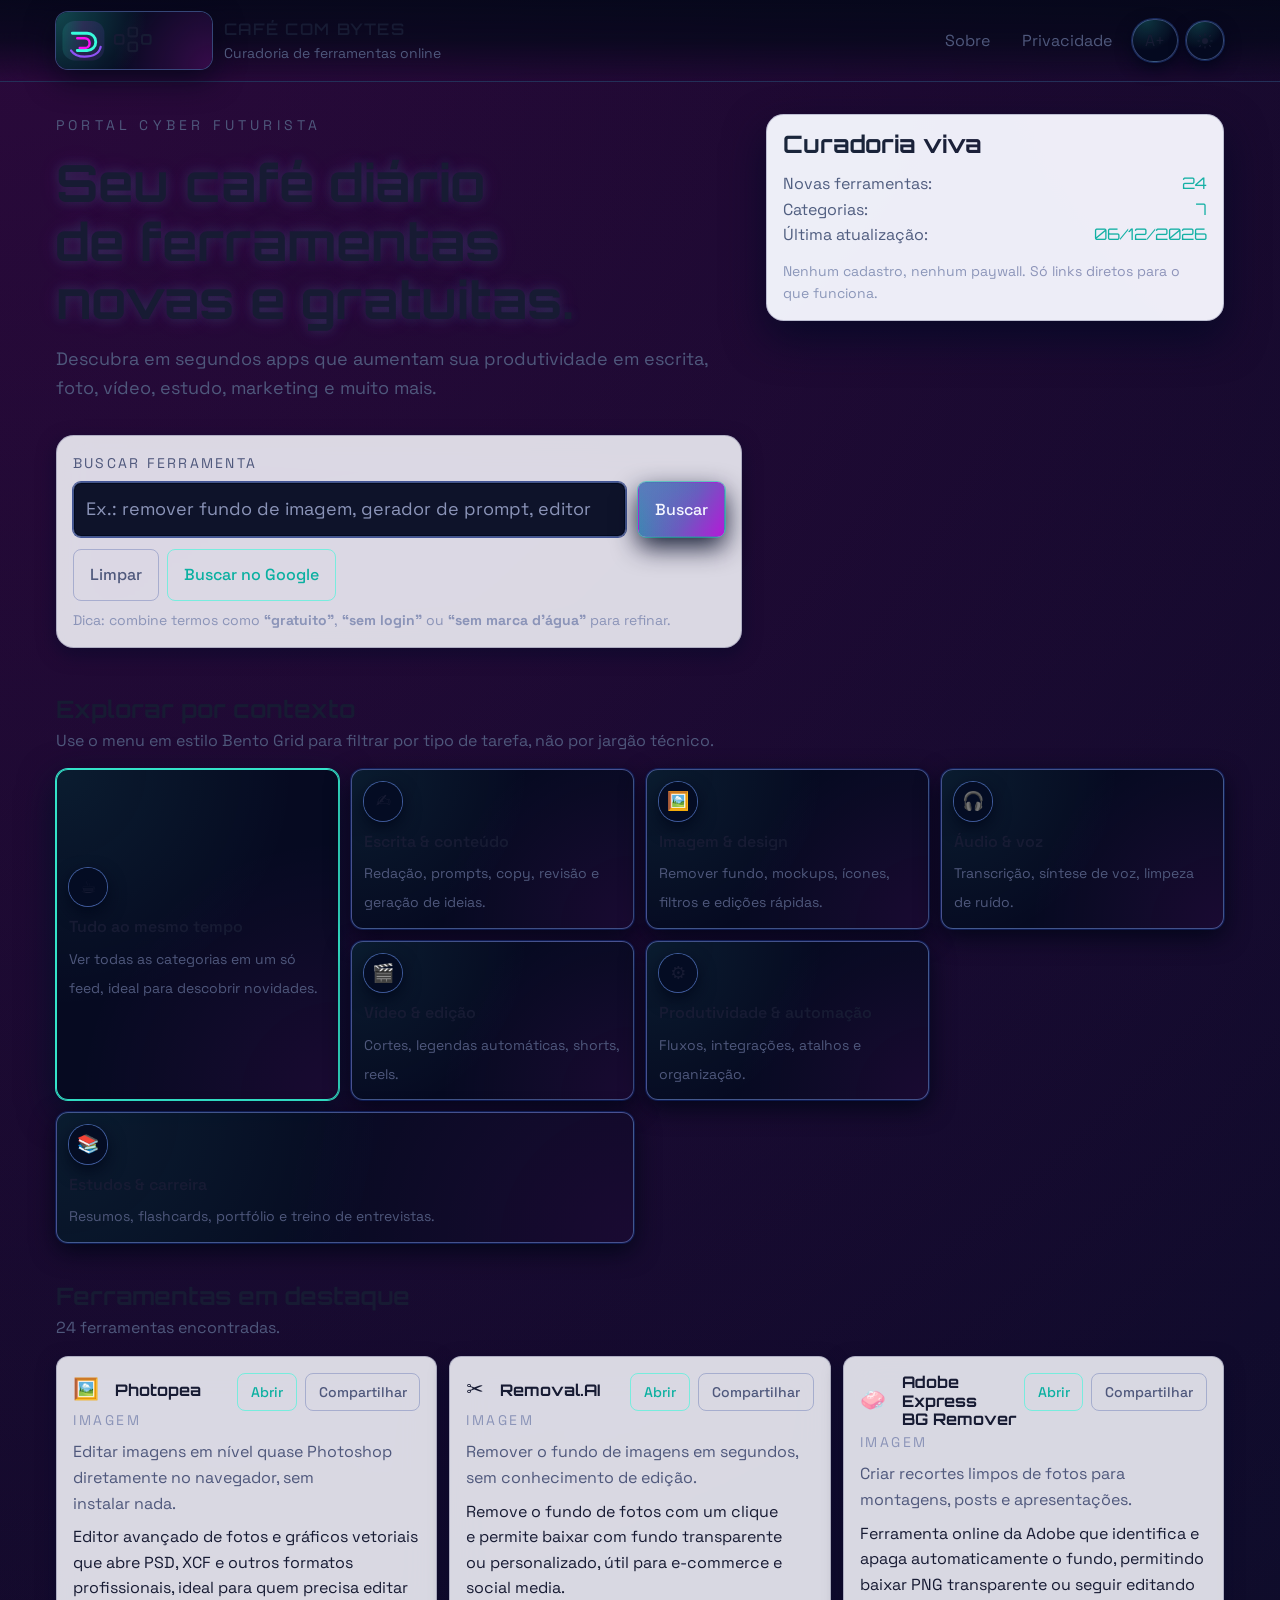
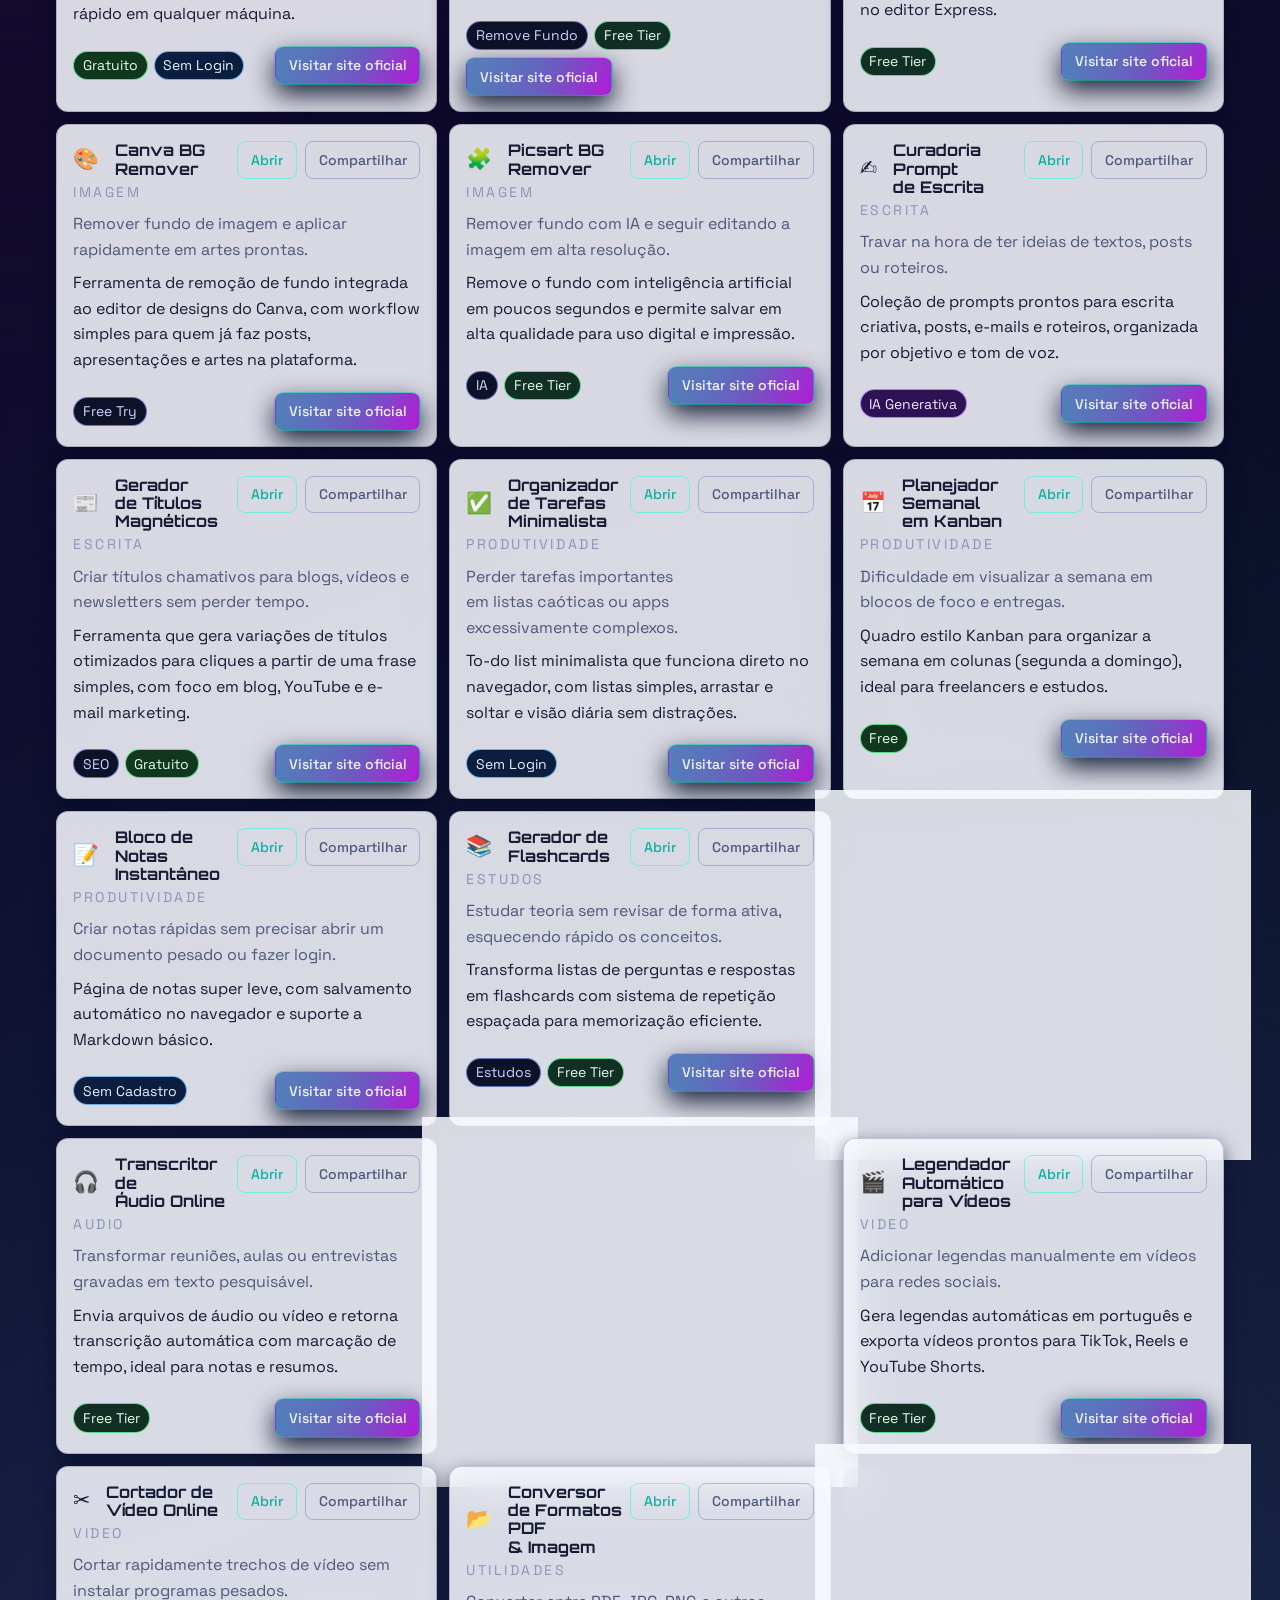
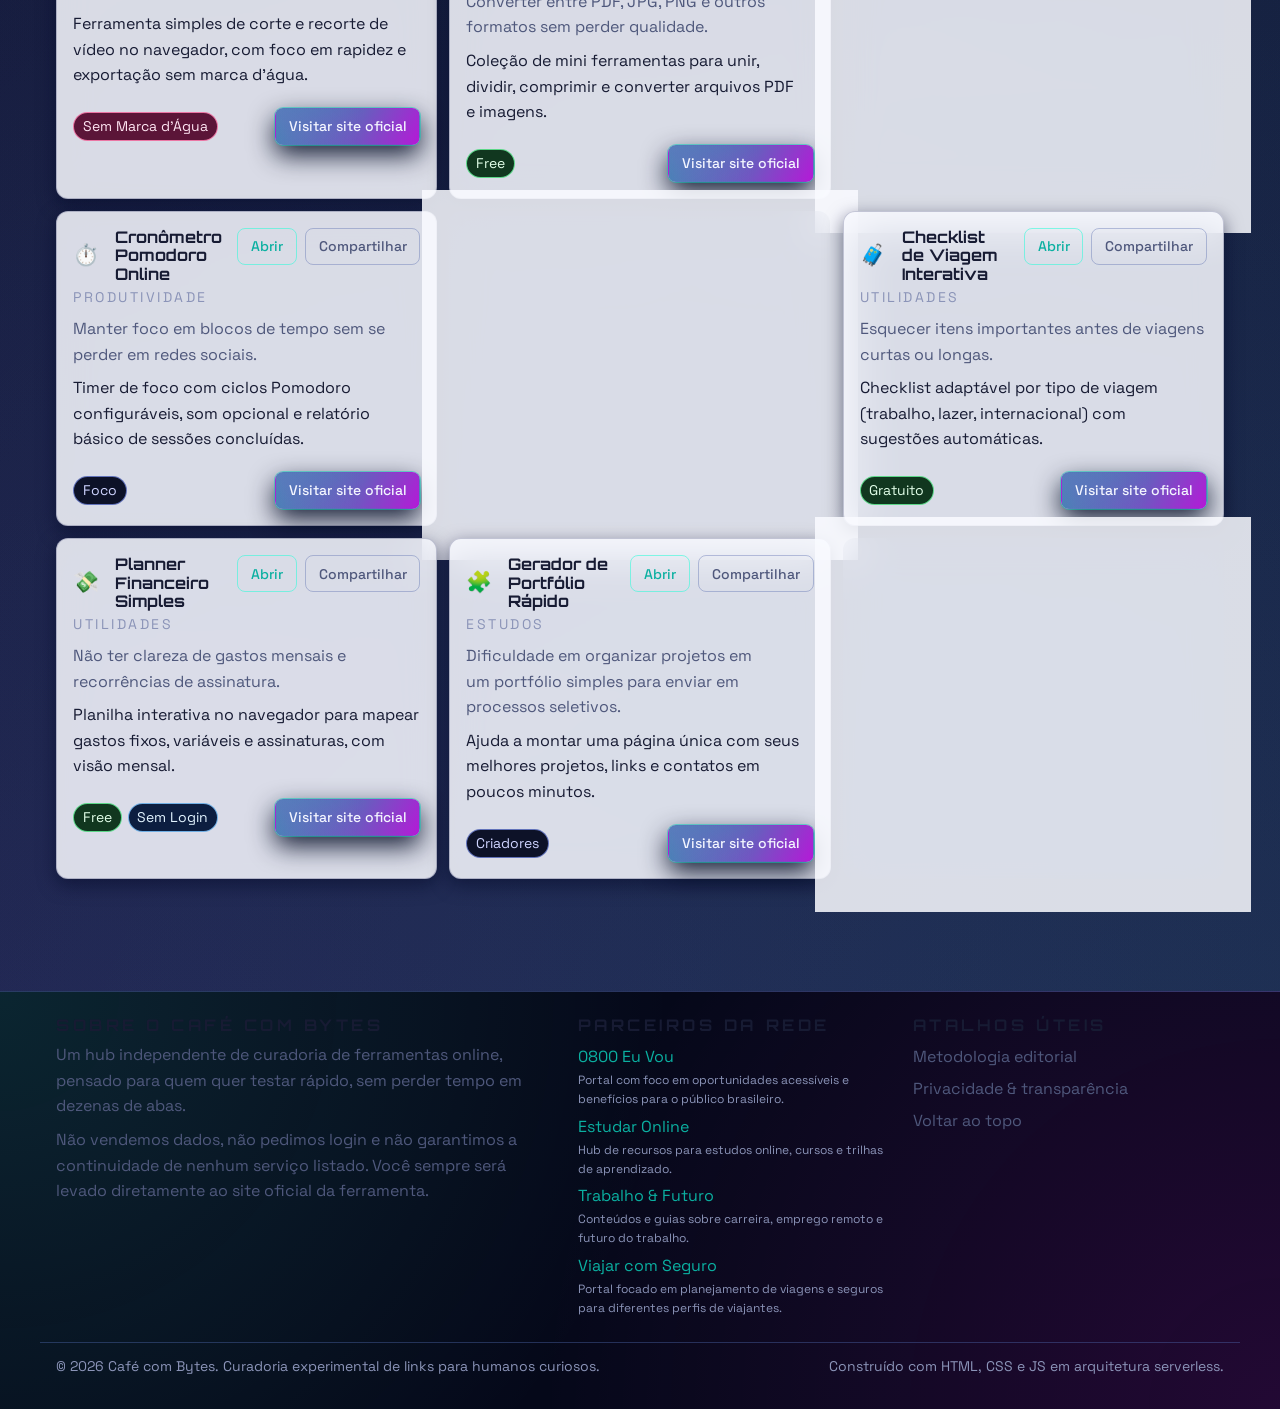
==== index.html @ 5b62737d "Add files via upload" ====
<!DOCTYPE html>
<html lang="pt-BR" data-theme="dark">
<head>
  <meta charset="UTF-8">
  <meta name="viewport" content="width=device-width, initial-scale=1">
  <title>Café com Bytes • Hub de Ferramentas Online</title>
  <meta name="description" content="Café com Bytes é um portal cyber futurista de curadoria de ferramentas online gratuitas para produtividade, criação e automação. Encontre apps novos em segundos.">
  <link rel="canonical" href="https://cafecombytes.com/">

  <!-- SEO Open Graph -->
  <meta property="og:type" content="website">
  <meta property="og:title" content="Café com Bytes • Hub de Ferramentas Online">
  <meta property="og:description" content="Descubra ferramentas online gratuitas e poderosas em um só lugar. Curadoria viva para produtividade, criação e estudo.">
  <meta property="og:url" content="https://cafecombytes.com/">
  <meta property="og:site_name" content="Café com Bytes">
  <meta property="og:locale" content="pt_BR">

  <!-- Twitter Cards -->
  <meta name="twitter:card" content="summary_large_image">
  <meta name="twitter:title" content="Café com Bytes • Hub de Ferramentas Online">
  <meta name="twitter:description" content="Portal cyber futurista para descobrir ferramentas online gratuitas e aumentar sua produtividade.">

  <!-- Favicon genérico (pode ser trocado depois) -->
  <link rel="icon" type="image/svg+xml" href="data:image/svg+xml,%3Csvg viewBox='0 0 64 64' xmlns='http://www.w3.org/2000/svg'%3E%3Crect width='64' height='64' rx='14' ry='14' fill='%230b1020'/%3E%3Cpath d='M18 20h16a10 10 0 0 1 0 20H18z' fill='%2338fbdb'/%3E%3Cpath d='M30 24h6a6 6 0 0 1 0 12h-6' fill='none' stroke='%23fc0ff5' stroke-width='3' stroke-linecap='round' stroke-linejoin='round'/%3E%3Cpath d='M20 44c2.5 2.5 6.5 4 12 4 10.5 0 16-5 16-12' fill='none' stroke='%238e52f5' stroke-width='2.5' stroke-linecap='round'/%3E%3C/svg%3E">

  <!-- Google Fonts (estilo sci-fi / cyberpunk) -->
  <link rel="preconnect" href="https://fonts.googleapis.com">
  <link rel="preconnect" href="https://fonts.gstatic.com" crossorigin>
  <link href="https://fonts.googleapis.com/css2?family=Orbitron:wght@400;500;700&family=Space+Grotesk:wght@400;500;600;700&display=swap" rel="stylesheet">

  <!-- Google Tag Manager -->
  <script>
    (function(w,d,s,l,i){w[l]=w[l]||[];w[l].push({'gtm.start':
    new Date().getTime(),event:'gtm.js'});var f=d.getElementsByTagName(s)[0],
    j=d.createElement(s),dl=l!='dataLayer'?'&l='+l:'';j.async=true;j.src=
    'https://www.googletagmanager.com/gtm.js?id='+i+dl;f.parentNode.insertBefore(j,f);
    })(window,document,'script','dataLayer','GTM-CAFEWITHBYTES');
  </script>

  <!-- Google Ads (placeholder de script padrão) -->
  <script async src="https://pagead2.googlesyndication.com/pagead/js/adsbygoogle.js?client=ca-pub-CAFEWITHBYTES"
     crossorigin="anonymous"></script>

  <!-- CSS principal -->
  <link rel="stylesheet" href="style.css">

  <!-- JS principal -->
  <script src="script.js" defer></script>
</head>
<body>
  <!-- Google Tag Manager (noscript) -->
  <noscript>
    <iframe src="https://www.googletagmanager.com/ns.html?id=GTM-CAFEWITHBYTES"
            height="0" width="0" style="display:none;visibility:hidden"></iframe>
  </noscript>

  <a href="#conteudo-principal" class="skip-link">Pular para o conteúdo</a>

  <header class="site-header">
    <div class="header-inner">
      <a href="./" class="brand" aria-label="Café com Bytes - Página inicial">
        <span class="brand-mark" aria-hidden="true">
          <!-- Logo SVG inline -->
          <svg class="logo-svg" viewBox="0 0 120 40" role="img" aria-label="Logotipo Café com Bytes">
            <defs>
              <linearGradient id="cb-gradient" x1="0%" y1="0%" x2="100%" y2="0%">
                <stop offset="0%" stop-color="#38fbdb"/>
                <stop offset="50%" stop-color="#fc0ff5"/>
                <stop offset="100%" stop-color="#8e52f5"/>
              </linearGradient>
            </defs>
            <rect x="2" y="4" width="34" height="32" rx="10" ry="10" fill="url(#cb-gradient)" opacity="0.12"/>
            <path d="M10 14h12a7 7 0 0 1 0 14h-8" fill="none" stroke="#38fbdb" stroke-width="2.3" stroke-linecap="round" stroke-linejoin="round"/>
            <path d="M14 18h6a4 4 0 1 1 0 8h-4" fill="none" stroke="#fc0ff5" stroke-width="2" stroke-linecap="round" stroke-linejoin="round"/>
            <path d="M9 28c2 3 6 5 11 5 7 0 12-3 13-8" fill="none" stroke="#8e52f5" stroke-width="1.8" stroke-linecap="round"/>

            <!-- Bytes estilizados à direita -->
            <g transform="translate(44,9)" fill="none" stroke="currentColor" stroke-width="1.7" stroke-linecap="round">
              <rect x="0.5" y="6.5" width="7" height="7" rx="1.5"/>
              <rect x="11.5" y="0.5" width="7" height="7" rx="1.5"/>
              <rect x="11.5" y="12.5" width="7" height="7" rx="1.5"/>
              <rect x="22.5" y="6.5" width="7" height="7" rx="1.5"/>
            </g>
          </svg>
        </span>
        <span class="brand-text">
          <span class="brand-title">Café com Bytes</span>
          <span class="brand-subtitle">Curadoria de ferramentas online</span>
        </span>
      </a>

      <nav class="main-nav" aria-label="Navegação principal">
        <a href="sobre.html" class="nav-link">Sobre</a>
        <a href="privacidade.html" class="nav-link">Privacidade</a>
        <button type="button" class="nav-link icon-button" data-font-scale-toggle aria-label="Alternar tamanho da fonte">
          A+
        </button>
        <button type="button" class="theme-toggle icon-button" data-theme-toggle aria-label="Alternar tema claro/escuro">
          <!-- Ícone será preenchido via JS -->
        </button>
      </nav>
    </div>
  </header>

  <main id="conteudo-principal" class="site-main">
    <section class="hero">
      <div class="hero-inner">
        <div class="hero-copy">
          <p class="hero-kicker">Portal cyber futurista</p>
          <h1 class="hero-title">Seu café diário de ferramentas novas e gratuitas.</h1>
          <p class="hero-subtitle">
            Descubra em segundos apps que aumentam sua produtividade em escrita, foto, vídeo, estudo, marketing e muito mais.
          </p>

          <form class="search-form" id="search-form" role="search" aria-label="Buscar ferramentas">
            <label class="search-label" for="search-input">Buscar ferramenta</label>
            <div class="search-input-row">
              <input
                id="search-input"
                name="q"
                type="search"
                autocomplete="off"
                placeholder="Ex.: remover fundo de imagem, gerador de prompt, editor de PDF..."
                class="search-input"
              >
              <button type="submit" class="btn btn-primary">
                Buscar
              </button>
            </div>
            <div class="search-actions">
              <button type="button" class="btn btn-ghost" id="clear-search">
                Limpar
              </button>
              <button type="button" class="btn btn-outline" id="google-search-fallback">
                Buscar no Google
              </button>
            </div>
            <p class="search-hint">
              Dica: combine termos como <strong>“gratuito”</strong>, <strong>“sem login”</strong> ou <strong>“sem marca d’água”</strong> para refinar.
            </p>
          </form>
        </div>

        <aside class="hero-panel" aria-label="Curadoria em tempo real">
          <div class="glass-card hero-stats">
            <h2 class="hero-stats-title">Curadoria viva</h2>
            <ul class="hero-stats-list">
              <li><span class="stat-label">Novas ferramentas:</span> <span class="stat-value" id="stat-novas">–</span></li>
              <li><span class="stat-label">Categorias:</span> <span class="stat-value" id="stat-categorias">–</span></li>
              <li><span class="stat-label">Última atualização:</span> <span class="stat-value" id="stat-atualizacao">–</span></li>
            </ul>
            <p class="hero-stats-footnote">
              Nenhum cadastro, nenhum paywall. Só links diretos para o que funciona.
            </p>
          </div>
        </aside>
      </div>
    </section>

    <section class="filters-section" aria-labelledby="filtros-titulo">
      <div class="section-header">
        <h2 id="filtros-titulo">Explorar por contexto</h2>
        <p>Use o menu em estilo Bento Grid para filtrar por tipo de tarefa, não por jargão técnico.</p>
      </div>

      <div class="filters-bento" id="filters-bento" aria-label="Categorias de ferramentas">
        <!-- Bento Grid de filtros (predefinidos) -->
        <button type="button" class="filter-card filter-card-large is-active" data-category="todos">
          <span class="filter-icon" aria-hidden="true">☕</span>
          <span class="filter-title">Tudo ao mesmo tempo</span>
          <span class="filter-desc">Ver todas as categorias em um só feed, ideal para descobrir novidades.</span>
        </button>

        <button type="button" class="filter-card" data-category="escrita">
          <span class="filter-icon" aria-hidden="true">✍️</span>
          <span class="filter-title">Escrita &amp; conteúdo</span>
          <span class="filter-desc">Redação, prompts, copy, revisão e geração de ideias.</span>
        </button>

        <button type="button" class="filter-card" data-category="imagem">
          <span class="filter-icon" aria-hidden="true">🖼️</span>
          <span class="filter-title">Imagem &amp; design</span>
          <span class="filter-desc">Remover fundo, mockups, ícones, filtros e edições rápidas.</span>
        </button>

        <button type="button" class="filter-card" data-category="audio">
          <span class="filter-icon" aria-hidden="true">🎧</span>
          <span class="filter-title">Áudio &amp; voz</span>
          <span class="filter-desc">Transcrição, síntese de voz, limpeza de ruído.</span>
        </button>

        <button type="button" class="filter-card" data-category="video">
          <span class="filter-icon" aria-hidden="true">🎬</span>
          <span class="filter-title">Vídeo &amp; edição</span>
          <span class="filter-desc">Cortes, legendas automáticas, shorts, reels.</span>
        </button>

        <button type="button" class="filter-card" data-category="produtividade">
          <span class="filter-icon" aria-hidden="true">⚙️</span>
          <span class="filter-title">Produtividade &amp; automação</span>
          <span class="filter-desc">Fluxos, integrações, atalhos e organização.</span>
        </button>

        <button type="button" class="filter-card filter-card-wide" data-category="estudos">
          <span class="filter-icon" aria-hidden="true">📚</span>
          <span class="filter-title">Estudos &amp; carreira</span>
          <span class="filter-desc">Resumos, flashcards, portfólio e treino de entrevistas.</span>
        </button>
      </div>
    </section>

    <section class="results-section" aria-labelledby="resultados-titulo">
      <div class="section-header">
        <h2 id="resultados-titulo">Ferramentas em destaque</h2>
        <p id="resultados-contador" class="results-count">Carregando curadoria...</p>
      </div>

      <div id="results-grid" class="results-grid" aria-live="polite">
        <!-- Cards são injetados via JS -->
        <div class="results-empty" id="results-empty" hidden>
          <div class="glass-card empty-card">
            <h3>Nenhuma ferramenta encontrada.</h3>
            <p>Tente remover filtros, usar termos mais amplos ou clique em “Buscar no Google” para sair da bolha.</p>
          </div>
        </div>
      </div>
    </section>
  </main>

  <!-- Modal para detalhes da ferramenta -->
  <div class="modal-backdrop" id="tool-modal-backdrop" hidden>
    <section class="modal" id="tool-modal" role="dialog" aria-modal="true" aria-labelledby="tool-modal-title">
      <header class="modal-header">
        <h2 id="tool-modal-title"></h2>
        <button type="button" class="icon-button modal-close" id="modal-close-btn" aria-label="Fechar detalhes da ferramenta">
          ×
        </button>
      </header>
      <div class="modal-body">
        <p class="modal-category" id="modal-category"></p>
        <p class="modal-dor" id="modal-dor"></p>
        <p class="modal-descricao" id="modal-descricao"></p>
        <div class="modal-tags" id="modal-tags"></div>
      </div>
      <footer class="modal-footer">
        <a id="modal-visit-link" class="btn btn-primary" href="#" target="_blank" rel="noopener noreferrer">
          Acessar ferramenta
        </a>
        <button type="button" class="btn btn-outline" id="modal-share-btn">
          Compartilhar
        </button>
      </footer>
    </section>
  </div>

  <footer class="site-footer">
    <section class="footer-top">
      <div class="footer-col">
        <h2 class="footer-title">Sobre o Café com Bytes</h2>
        <p>
          Um hub independente de curadoria de ferramentas online, pensado para quem quer testar rápido,
          sem perder tempo em dezenas de abas.
        </p>
        <p class="footer-disclaimer">
          Não vendemos dados, não pedimos login e não garantimos a continuidade de nenhum serviço listado.
          Você sempre será levado diretamente ao site oficial da ferramenta.
        </p>
      </div>

      <div class="footer-col">
        <h2 class="footer-title">Parceiros da rede</h2>
        <ul class="partners-list" id="partners-list" aria-label="Lista de sites parceiros">
          <!-- Itens injetados via parceiros.json -->
        </ul>
      </div>

      <div class="footer-col">
        <h2 class="footer-title">Atalhos úteis</h2>
        <ul class="footer-links">
          <li><a href="sobre.html">Metodologia editorial</a></li>
          <li><a href="privacidade.html">Privacidade &amp; transparência</a></li>
          <li><a href="#conteudo-principal">Voltar ao topo</a></li>
        </ul>
      </div>
    </section>

    <section class="footer-bottom">
      <p>© <span id="footer-year"></span> Café com Bytes. Curadoria experimental de links para humanos curiosos.</p>
      <p class="footer-built">Construído com HTML, CSS e JS em arquitetura serverless.</p>
    </section>
  </footer>
</body>
</html>
---- style.css ----
/* 
  Art direction: Café com Bytes → Cyber futurista, inspirado em UIs de ficção científica, animes e mangás distópicos.
  Palette: fundo em azuis e roxos profundos, com acentos neon em ciano e magenta; contrastes altos, sem preto/branco puros.
  Typography: Orbitron (display, títulos com cara de HUD) + Space Grotesk (body, legível em UI densa).
  Density: layout relativamente denso, mas com blocos em Glassmorphism e respiro vertical moderado.
*/

/* Design tokens básicos (type scale já definido na skill) */
:root {
  --text-xs:   clamp(0.75rem, 0.7rem + 0.25vw, 0.875rem);
  --text-sm:   clamp(0.875rem, 0.8rem + 0.35vw, 1rem);
  --text-base: clamp(1rem, 0.95rem + 0.25vw, 1.125rem);
  --text-lg:   clamp(1.125rem, 1rem + 0.75vw, 1.5rem);
  --text-xl:   clamp(1.5rem, 1.2rem + 1.25vw, 2.25rem);
  --text-2xl:  clamp(2rem, 1.2rem + 2.5vw, 3.5rem);
  --text-3xl:  clamp(2.5rem, 1rem + 4vw, 5rem);
  --text-hero: clamp(3rem, 0.5rem + 7vw, 8rem);

  --space-1:  0.25rem;
  --space-2:  0.5rem;
  --space-3:  0.75rem;
  --space-4:  1rem;
  --space-5:  1.25rem;
  --space-6:  1.5rem;
  --space-8:  2rem;
  --space-10: 2.5rem;
  --space-12: 3rem;
  --space-16: 4rem;
  --space-20: 5rem;
  --space-24: 6rem;
  --space-32: 8rem;

  --radius-sm: 0.375rem;
  --radius-md: 0.5rem;
  --radius-lg: 0.75rem;
  --radius-xl: 1.1rem;
  --radius-full: 9999px;

  --shadow-sm: 0 1px 2px rgba(4, 7, 23, 0.5);
  --shadow-md: 0 6px 18px rgba(3, 10, 40, 0.55);
  --shadow-lg: 0 18px 40px rgba(0, 8, 35, 0.7);

  --transition-interactive: 180ms cubic-bezier(0.16, 1, 0.3, 1);

  --content-narrow: 640px;
  --content-default: 960px;
  --content-wide: 1200px;
  --content-full: 100%;

  --font-display: "Orbitron", system-ui, sans-serif;
  --font-body: "Space Grotesk", system-ui, -apple-system, BlinkMacSystemFont, "Segoe UI", sans-serif;
}

/* Tema Dark (padrão para cyberpunk) */
:root,
[data-theme="dark"] {
  --color-bg: #05081a;
  --color-surface: rgba(11, 18, 46, 0.85);
  --color-surface-2: rgba(16, 24, 60, 0.9);
  --color-surface-offset: rgba(12, 30, 80, 0.9);
  --color-surface-offset-2: rgba(31, 27, 72, 0.95);
  --color-surface-dynamic: rgba(19, 33, 89, 0.9);

  --color-border: rgba(103, 133, 196, 0.35);
  --color-divider: rgba(94, 118, 179, 0.4);

  --color-text: #e2e6ff;
  --color-text-muted: #91a0d8;
  --color-text-faint: #5e6998;
  --color-text-inverse: #101322;

  --color-primary: #38fbdb;
  --color-primary-hover: #27cbb0;
  --color-primary-active: #1f9d8a;
  --color-primary-highlight: rgba(56, 251, 219, 0.18);

  --color-secondary: #fc0ff5;
  --color-secondary-hover: #dd0ada;
  --color-secondary-active: #b009b1;
  --color-secondary-highlight: rgba(252, 15, 245, 0.16);

  --color-accent-purple: #8e52f5;
  --color-accent-purple-highlight: rgba(142, 82, 245, 0.2);

  --color-warning: #ffae42;
  --color-error: #ff4c7f;
  --color-success: #6fffa3;

  --glass-border: rgba(255, 255, 255, 0.16);
  --glass-bg: rgba(7, 15, 37, 0.7);
  --glass-bg-strong: rgba(7, 15, 37, 0.9);
}

/* Tema Light (modo café da manhã) */
[data-theme="light"] {
  --color-bg: #eff0fb;
  --color-surface: rgba(255, 255, 255, 0.8);
  --color-surface-2: rgba(248, 248, 255, 0.96);
  --color-surface-offset: rgba(235, 239, 255, 0.96);
  --color-surface-offset-2: rgba(228, 232, 252, 0.98);
  --color-surface-dynamic: rgba(219, 225, 255, 0.96);

  --color-border: rgba(53, 68, 136, 0.18);
  --color-divider: rgba(63, 82, 150, 0.2);

  --color-text: #171b33;
  --color-text-muted: #4f587c;
  --color-text-faint: #8b94b8;
  --color-text-inverse: #f4f6ff;

  --color-primary: #0bb0a1;
  --color-primary-hover: #089485;
  --color-primary-active: #06786c;
  --color-primary-highlight: rgba(8, 148, 133, 0.12);

  --color-secondary: #b41ad7;
  --color-secondary-hover: #9514b4;
  --color-secondary-active: #711089;
  --color-secondary-highlight: rgba(180, 26, 215, 0.12);

  --color-accent-purple: #6a3ee0;
  --color-accent-purple-highlight: rgba(106, 62, 224, 0.16);

  --color-warning: #cc7b13;
  --color-error: #d12b5e;
  --color-success: #1f9d5c;

  --glass-border: rgba(18, 25, 77, 0.22);
  --glass-bg: rgba(250, 251, 255, 0.86);
  --glass-bg-strong: rgba(246, 247, 255, 0.96);
}

/* base.css */
*,
*::before,
*::after {
  box-sizing: border-box;
  margin: 0;
  padding: 0;
}

html {
  -moz-text-size-adjust: none;
  -webkit-text-size-adjust: none;
  text-size-adjust: none;
  -webkit-font-smoothing: antialiased;
  -moz-osx-font-smoothing: grayscale;
  text-rendering: optimizeLegibility;
  scroll-behavior: smooth;
  hanging-punctuation: first last;
  scroll-padding-top: var(--space-16);
}

body {
  min-height: 100dvh;
  line-height: 1.6;
  font-family: var(--font-body, system-ui, sans-serif);
  font-size: var(--text-base);
  color: var(--color-text);
  background-color: var(--color-bg);
  background-image:
    radial-gradient(circle at 0% 0%, rgba(252, 15, 245, 0.15) 0, transparent 55%),
    radial-gradient(circle at 100% 100%, rgba(56, 251, 219, 0.12) 0, transparent 55%),
    radial-gradient(circle at 0% 100%, rgba(142, 82, 245, 0.18) 0, transparent 60%),
    linear-gradient(145deg, #05081a, #060b23 40%, #0a1028 60%, #101334);
}

img,
picture,
video,
canvas,
svg {
  display: block;
  max-width: 100%;
  height: auto;
}

ul[role="list"],
ol[role="list"] {
  list-style: none;
}

input,
button,
textarea,
select {
  font: inherit;
  color: inherit;
}

h1,
h2,
h3,
h4,
h5,
h6 {
  text-wrap: balance;
  line-height: 1.15;
  font-family: var(--font-display);
}

p,
li,
figcaption {
  text-wrap: pretty;
  max-width: 72ch;
}

::selection {
  background: rgba(56, 251, 219, 0.25);
  color: var(--color-text);
}

:focus-visible {
  outline: 2px solid var(--color-secondary);
  outline-offset: 3px;
  border-radius: var(--radius-sm);
}

@media (prefers-reduced-motion: reduce) {
  *,
  *::before,
  *::after {
    animation-duration: 0.01ms !important;
    animation-iteration-count: 1 !important;
    transition-duration: 0.01ms !important;
    scroll-behavior: auto !important;
  }
}

button {
  cursor: pointer;
  background: none;
  border: none;
}

table {
  border-collapse: collapse;
  width: 100%;
}

a,
button,
[role="button"],
[role="link"],
input,
textarea,
select {
  transition:
    color var(--transition-interactive),
    background var(--transition-interactive),
    border-color var(--transition-interactive),
    box-shadow var(--transition-interactive),
    transform 140ms ease-out;
}

/* Utilidades e layout global */
.skip-link {
  position: absolute;
  left: 50%;
  transform: translate(-50%, -120%);
  padding: var(--space-2) var(--space-4);
  border-radius: var(--radius-full);
  background: var(--color-secondary);
  color: var(--color-text-inverse);
  z-index: 1000;
}
.skip-link:focus-visible {
  transform: translate(-50%, 10%);
}

.site-header {
  position: sticky;
  top: 0;
  z-index: 50;
  backdrop-filter: blur(18px);
  background: linear-gradient(
      to bottom,
      rgba(5, 8, 26, 0.92),
      rgba(5, 8, 26, 0.75),
      transparent
    );
  border-bottom: 1px solid rgba(82, 109, 179, 0.4);
}

.header-inner {
  max-width: var(--content-wide);
  margin-inline: auto;
  padding: var(--space-3) var(--space-4);
  display: flex;
  align-items: center;
  justify-content: space-between;
  gap: var(--space-4);
}

.brand {
  display: flex;
  align-items: center;
  gap: var(--space-3);
  text-decoration: none;
  color: inherit;
}

.brand-mark {
  display: inline-flex;
  align-items: center;
  justify-content: center;
  padding: var(--space-1);
  border-radius: var(--radius-lg);
  background: radial-gradient(circle at 0 0, rgba(56, 251, 219, 0.25), transparent 55%),
              radial-gradient(circle at 100% 100%, rgba(252, 15, 245, 0.2), transparent 60%),
              rgba(6, 11, 32, 0.98);
  box-shadow:
    0 0 0 1px rgba(110, 149, 230, 0.45),
    0 10px 30px rgba(4, 8, 24, 0.8);
}

.logo-svg {
  width: 148px;
  height: auto;
}

.brand-text {
  display: flex;
  flex-direction: column;
  gap: 0;
}

.brand-title {
  font-family: var(--font-display);
  font-weight: 600;
  letter-spacing: 0.08em;
  text-transform: uppercase;
  font-size: var(--text-sm);
}

.brand-subtitle {
  font-size: var(--text-xs);
  color: var(--color-text-muted);
}

.main-nav {
  display: flex;
  align-items: center;
  gap: var(--space-2);
}

.nav-link {
  font-size: var(--text-sm);
  text-decoration: none;
  padding: var(--space-2) var(--space-3);
  color: var(--color-text-muted);
  border-radius: var(--radius-full);
}
.nav-link:hover {
  color: var(--color-primary);
  background: rgba(56, 251, 219, 0.06);
}

.icon-button {
  display: inline-flex;
  align-items: center;
  justify-content: center;
  min-width: 2.4rem;
  min-height: 2.4rem;
  border-radius: var(--radius-full);
  border: 1px solid rgba(126, 157, 235, 0.4);
  background: radial-gradient(circle at 30% 0, rgba(56, 251, 219, 0.18), transparent 60%),
              rgba(5, 10, 32, 0.95);
  color: var(--color-text);
  box-shadow:
    0 0 0 1px rgba(35, 64, 134, 0.6),
    0 6px 16px rgba(1, 6, 25, 0.9);
}
.icon-button:hover {
  transform: translateY(-1px);
  box-shadow:
    0 0 0 1px rgba(56, 251, 219, 0.38),
    0 12px 26px rgba(0, 10, 28, 0.95);
}
.icon-button:active {
  transform: translateY(0);
  box-shadow:
    0 0 0 1px rgba(56, 251, 219, 0.35),
    0 4px 18px rgba(0, 10, 28, 0.9);
}

.site-main {
  max-width: var(--content-wide);
  margin-inline: auto;
  padding-inline: var(--space-4);
  padding-block: var(--space-8) var(--space-16);
}

/* Hero */
.hero {
  display: grid;
  grid-template-columns: minmax(0, 1.5fr) minmax(0, 1fr);
  gap: var(--space-6);
  margin-bottom: var(--space-12);
}

.hero-inner {
  display: contents;
}

.hero-copy {
  display: flex;
  flex-direction: column;
  gap: var(--space-4);
}

.hero-kicker {
  font-size: var(--text-xs);
  letter-spacing: 0.3em;
  text-transform: uppercase;
  color: var(--color-text-muted);
}

.hero-title {
  font-size: var(--text-2xl);
  text-shadow:
    0 0 12px rgba(56, 251, 219, 0.16),
    0 0 24px rgba(252, 15, 245, 0.12);
}

.hero-subtitle {
  color: var(--color-text-muted);
  font-size: var(--text-base);
}

/* Search form */
.search-form {
  margin-top: var(--space-4);
  padding: var(--space-4);
  border-radius: var(--radius-xl);
  background: var(--glass-bg);
  border: 1px solid var(--glass-border);
  box-shadow: var(--shadow-md);
  backdrop-filter: blur(18px) saturate(130%);
}

.search-label {
  font-size: var(--text-xs);
  letter-spacing: 0.16em;
  text-transform: uppercase;
  color: var(--color-text-muted);
  margin-bottom: var(--space-2);
  display: block;
}

.search-input-row {
  display: flex;
  flex-wrap: wrap;
  gap: var(--space-3);
  align-items: stretch;
  margin-bottom: var(--space-3);
}

.search-input {
  flex: 1 1 260px;
  min-width: 0;
  padding: var(--space-3) var(--space-3);
  border-radius: var(--radius-md);
  border: 1px solid rgba(125, 151, 232, 0.5);
  background: rgba(6, 11, 35, 0.96);
  color: var(--color-text);
  box-shadow:
    inset 0 0 0 1px rgba(3, 9, 30, 0.9),
    0 0 0 1px rgba(28, 53, 132, 0.8);
}
.search-input::placeholder {
  color: var(--color-text-faint);
}
.search-input:focus-visible {
  outline: none;
  border-color: rgba(56, 251, 219, 0.8);
  box-shadow:
    0 0 0 1px rgba(56, 251, 219, 0.8),
    0 0 0 5px rgba(56, 251, 219, 0.26);
}

.search-actions {
  display: flex;
  flex-wrap: wrap;
  gap: var(--space-2);
  margin-bottom: var(--space-2);
}

.search-hint {
  font-size: var(--text-xs);
  color: var(--color-text-faint);
}

/* Buttons */
.btn {
  border-radius: var(--radius-md);
  padding: var(--space-3) var(--space-4);
  font-size: var(--text-sm);
  font-weight: 500;
  border: 1px solid transparent;
  display: inline-flex;
  align-items: center;
  justify-content: center;
  gap: var(--space-2);
  text-decoration: none;
  white-space: nowrap;
}

.btn-primary {
  background: radial-gradient(circle at 0 0, rgba(252, 15, 245, 0.32), transparent 60%),
              linear-gradient(120deg, var(--color-primary), var(--color-secondary));
  color: var(--color-text-inverse);
  box-shadow:
    0 0 0 1px rgba(12, 208, 189, 0.5),
    0 10px 26px rgba(0, 9, 34, 0.9);
}
.btn-primary:hover {
  filter: brightness(1.08);
  transform: translateY(-1px);
  box-shadow:
    0 0 0 1px rgba(56, 251, 219, 0.6),
    0 16px 36px rgba(0, 10, 36, 0.98);
}
.btn-primary:active {
  transform: translateY(0);
  box-shadow:
    0 0 0 1px rgba(56, 251, 219, 0.5),
    0 8px 22px rgba(0, 10, 36, 0.95);
}

.btn-outline {
  background: transparent;
  color: var(--color-primary);
  border-color: rgba(56, 251, 219, 0.6);
}
.btn-outline:hover {
  background: rgba(7, 15, 37, 0.9);
  box-shadow:
    0 0 0 1px rgba(56, 251, 219, 0.5),
    0 8px 20px rgba(3, 9, 30, 0.9);
}

.btn-ghost {
  background: transparent;
  color: var(--color-text-muted);
  border-color: rgba(90, 110, 176, 0.4);
}
.btn-ghost:hover {
  background: rgba(9, 13, 34, 0.95);
}

/* Hero side panel */
.hero-panel {
  align-self: stretch;
}

.glass-card {
  border-radius: var(--radius-xl);
  background: var(--glass-bg-strong);
  box-shadow: var(--shadow-lg);
  border: 1px solid var(--glass-border);
  backdrop-filter: blur(22px) saturate(145%);
  padding: var(--space-4);
  position: relative;
  overflow: hidden;
}
.glass-card::before {
  content: "";
  position: absolute;
  inset: -40%;
  background:
    radial-gradient(circle at 0 0, rgba(56, 251, 219, 0.16), transparent 60%),
    radial-gradient(circle at 100% 0, rgba(252, 15, 245, 0.16), transparent 60%);
  mix-blend-mode: screen;
  opacity: 0.5;
  pointer-events: none;
}

.hero-stats {
  isolation: isolate;
}
.hero-stats-title {
  font-size: var(--text-lg);
  margin-bottom: var(--space-3);
}
.hero-stats-list {
  list-style: none;
  margin: 0 0 var(--space-3) 0;
  padding: 0;
}
.hero-stats-list li {
  display: flex;
  justify-content: space-between;
  font-size: var(--text-sm);
  color: var(--color-text-muted);
}
.stat-label {
  color: var(--color-text-muted);
}
.stat-value {
  color: var(--color-primary);
  font-family: var(--font-display);
}
.hero-stats-footnote {
  font-size: var(--text-xs);
  color: var(--color-text-faint);
}

/* Sections */
.section-header {
  margin-bottom: var(--space-4);
}
.section-header h2 {
  font-size: var(--text-lg);
  margin-bottom: var(--space-1);
}
.section-header p {
  color: var(--color-text-muted);
  font-size: var(--text-sm);
}

/* Bento Grid de filtros */
.filters-section {
  margin-bottom: var(--space-10);
}

.filters-bento {
  display: grid;
  gap: var(--space-3);
  grid-template-columns: repeat(4, minmax(0, 1fr));
  grid-auto-rows: minmax(120px, auto);
}

.filter-card {
  position: relative;
  border-radius: var(--radius-lg);
  padding: var(--space-3);
  border: 1px solid rgba(115, 141, 220, 0.55);
  background: radial-gradient(circle at 0 0, rgba(56, 251, 219, 0.08), transparent 55%),
              radial-gradient(circle at 100% 100%, rgba(252, 15, 245, 0.08), transparent 60%),
              rgba(6, 11, 33, 0.95);
  text-align: left;
  color: var(--color-text);
  box-shadow:
    0 0 0 1px rgba(16, 33, 96, 0.8),
    0 8px 24px rgba(1, 5, 22, 0.9);
  overflow: hidden;
}
.filter-card:hover {
  transform: translateY(-2px);
  box-shadow:
    0 0 0 1px rgba(56, 251, 219, 0.4),
    0 14px 32px rgba(1, 6, 26, 0.95);
}
.filter-card::after {
  content: "";
  position: absolute;
  inset: 0;
  background: linear-gradient(
    135deg,
    rgba(56, 251, 219, 0.14),
    transparent 40%,
    rgba(252, 15, 245, 0.14)
  );
  opacity: 0;
  transition: opacity 150ms ease-out;
}
.filter-card:hover::after {
  opacity: 1;
}

.filter-card-large {
  grid-row: span 2;
}
.filter-card-wide {
  grid-column: span 2;
}

.filter-icon {
  display: inline-flex;
  align-items: center;
  justify-content: center;
  width: 2.4rem;
  height: 2.4rem;
  border-radius: var(--radius-full);
  background: rgba(5, 13, 35, 0.98);
  box-shadow:
    0 0 0 1px rgba(103, 140, 235, 0.6),
    0 7px 18px rgba(0, 7, 26, 0.95);
  margin-bottom: var(--space-2);
}

.filter-title {
  font-size: var(--text-sm);
  font-weight: 600;
  display: block;
  margin-bottom: 0.25rem;
}

.filter-desc {
  font-size: var(--text-xs);
  color: var(--color-text-muted);
}

.filter-card.is-active {
  border-color: rgba(56, 251, 219, 0.9);
  box-shadow:
    0 0 0 1px rgba(56, 251, 219, 0.9),
    0 12px 36px rgba(0, 14, 38, 0.98);
}

/* Resultados */
.results-section {
  margin-bottom: var(--space-12);
}

.results-count {
  font-size: var(--text-sm);
  color: var(--color-text-muted);
}

.results-grid {
  display: grid;
  gap: var(--space-3);
  grid-template-columns: repeat(auto-fill, minmax(min(310px, 100%), 1fr));
  align-items: stretch;
}

.result-card {
  position: relative;
  border-radius: var(--radius-lg);
  padding: var(--space-4);
  background: var(--glass-bg);
  border: 1px solid var(--glass-border);
  box-shadow: var(--shadow-md);
  backdrop-filter: blur(18px) saturate(130%);
  display: flex;
  flex-direction: column;
  gap: var(--space-2);
}

.result-header {
  display: flex;
  align-items: flex-start;
  justify-content: space-between;
  gap: var(--space-2);
}

.result-title-group {
  display: flex;
  flex-direction: column;
  gap: 0.15rem;
}

.result-emoji {
  font-size: 1.3rem;
  margin-right: var(--space-2);
}

.result-name {
  font-family: var(--font-display);
  font-size: var(--text-sm);
}

.result-category {
  font-size: var(--text-xs);
  color: var(--color-text-faint);
  text-transform: uppercase;
  letter-spacing: 0.18em;
}

.result-dor {
  font-size: var(--text-sm);
  color: var(--color-text-muted);
}

.result-desc {
  font-size: var(--text-sm);
  color: var(--color-text);
}

.result-footer {
  display: flex;
  flex-wrap: wrap;
  gap: var(--space-2);
  margin-top: var(--space-3);
  align-items: center;
  justify-content: space-between;
}

.result-tags {
  display: flex;
  flex-wrap: wrap;
  gap: 0.375rem;
}

.tag-pill {
  border-radius: var(--radius-full);
  padding: 0.15rem 0.55rem;
  font-size: var(--text-xs);
  border: 1px solid rgba(116, 137, 227, 0.7);
  background: rgba(4, 10, 35, 0.95);
  color: var(--color-text-muted);
}

/* Botões menores no card */
.result-actions {
  display: flex;
  gap: var(--space-2);
}

.btn-compact {
  padding-block: 0.4rem;
  padding-inline: 0.8rem;
  font-size: var(--text-xs);
}

/* Estados vazios */
.results-empty {
  grid-column: 1 / -1;
}

.empty-card {
  text-align: left;
}

/* Modal */
.modal-backdrop {
  position: fixed;
  inset: 0;
  background: radial-gradient(circle at 10% 0, rgba(56, 251, 219, 0.24), transparent 55%),
              rgba(2, 3, 10, 0.82);
  display: flex;
  align-items: center;
  justify-content: center;
  padding: var(--space-4);
  z-index: 60;
}

.modal {
  max-width: 520px;
  width: 100%;
  border-radius: var(--radius-xl);
  background: var(--glass-bg-strong);
  border: 1px solid var(--glass-border);
  box-shadow: var(--shadow-lg);
  backdrop-filter: blur(24px) saturate(145%);
  padding: var(--space-4);
  display: flex;
  flex-direction: column;
  gap: var(--space-3);
}

.modal-header {
  display: flex;
  align-items: center;
  justify-content: space-between;
  gap: var(--space-2);
}
.modal-header h2 {
  font-size: var(--text-lg);
}

.modal-body {
  display: flex;
  flex-direction: column;
  gap: var(--space-2);
}

.modal-category {
  font-size: var(--text-xs);
  text-transform: uppercase;
  letter-spacing: 0.18em;
  color: var(--color-text-faint);
}

.modal-dor {
  font-size: var(--text-sm);
  color: var(--color-text-muted);
}

.modal-descricao {
  font-size: var(--text-sm);
  color: var(--color-text);
}

.modal-tags {
  display: flex;
  flex-wrap: wrap;
  gap: 0.375rem;
  margin-top: var(--space-1);
}

.modal-footer {
  display: flex;
  justify-content: flex-end;
  gap: var(--space-2);
}

/* Rodapé */
.site-footer {
  border-top: 1px solid rgba(82, 109, 179, 0.45);
  padding-block: var(--space-6) var(--space-8);
  background: radial-gradient(circle at 0 0, rgba(56, 251, 219, 0.12), transparent 50%),
              radial-gradient(circle at 100% 100%, rgba(252, 15, 245, 0.12), transparent 55%),
              rgba(5, 8, 24, 0.98);
}

.footer-top {
  max-width: var(--content-wide);
  margin-inline: auto;
  padding-inline: var(--space-4);
  display: grid;
  gap: var(--space-6);
  grid-template-columns: minmax(0, 1.6fr) repeat(2, minmax(0, 1fr));
  margin-bottom: var(--space-6);
}

.footer-title {
  font-size: var(--text-sm);
  text-transform: uppercase;
  letter-spacing: 0.22em;
  margin-bottom: var(--space-2);
}

.footer-col p {
  font-size: var(--text-sm);
  color: var(--color-text-muted);
}

.footer-disclaimer {
  margin-top: var(--space-2);
  font-size: var(--text-xs);
  color: var(--color-text-faint);
}

.partners-list {
  list-style: none;
  padding: 0;
  margin: 0;
  display: grid;
  gap: 0.15rem;
}

.partner-item a {
  font-size: var(--text-sm);
  color: var(--color-primary);
  text-decoration: none;
}
.partner-item a:hover {
  text-decoration: underline;
}

.footer-links {
  list-style: none;
  padding: 0;
  margin: 0;
}
.footer-links li + li {
  margin-top: 0.2rem;
}
.footer-links a {
  font-size: var(--text-sm);
  color: var(--color-text-muted);
  text-decoration: none;
}
.footer-links a:hover {
  color: var(--color-primary);
}

.footer-bottom {
  max-width: var(--content-wide);
  margin-inline: auto;
  padding-inline: var(--space-4);
  border-top: 1px solid rgba(82, 109, 179, 0.4);
  padding-top: var(--space-3);
  display: flex;
  flex-wrap: wrap;
  justify-content: space-between;
  gap: var(--space-2);
  font-size: var(--text-xs);
  color: var(--color-text-faint);
}

/* Responsividade */
@media (max-width: 960px) {
  .hero {
    grid-template-columns: minmax(0, 1fr);
  }
  .hero-panel {
    order: -1;
  }
}

@media (max-width: 880px) {
  .filters-bento {
    grid-template-columns: repeat(2, minmax(0, 1fr));
  }
  .filter-card-large,
  .filter-card-wide {
    grid-column: span 2;
    grid-row: span 1;
  }
  .site-main {
    padding-inline: var(--space-3);
  }
  .header-inner {
    padding-inline: var(--space-3);
  }
}

@media (max-width: 640px) {
  .header-inner {
    flex-direction: column;
    align-items: flex-start;
  }
  .main-nav {
    align-self: stretch;
    justify-content: space-between;
  }

  .hero {
    margin-top: var(--space-4);
  }

  .search-input-row {
    flex-direction: column;
  }

  .filters-bento {
    grid-template-columns: minmax(0, 1fr);
    grid-auto-rows: auto;
  }

  .footer-top {
    grid-template-columns: minmax(0, 1fr);
  }
}

/* Classes de badges personalizáveis via tags.json (cores genéricas base) */
.tag-pill--alerta {
  border-color: rgba(255, 84, 117, 0.7);
  background: rgba(95, 15, 40, 0.95);
  color: #ffd5e1;
}

.tag-pill--free {
  border-color: rgba(111, 255, 163, 0.8);
  background: rgba(9, 40, 23, 0.98);
  color: #ddffe9;
}

.tag-pill--no-login {
  border-color: rgba(127, 200, 255, 0.8);
  background: rgba(10, 25, 52, 0.98);
  color: #e0f2ff;
}

/* Estados de exibição */
[hidden] {
  display: none !important;
}
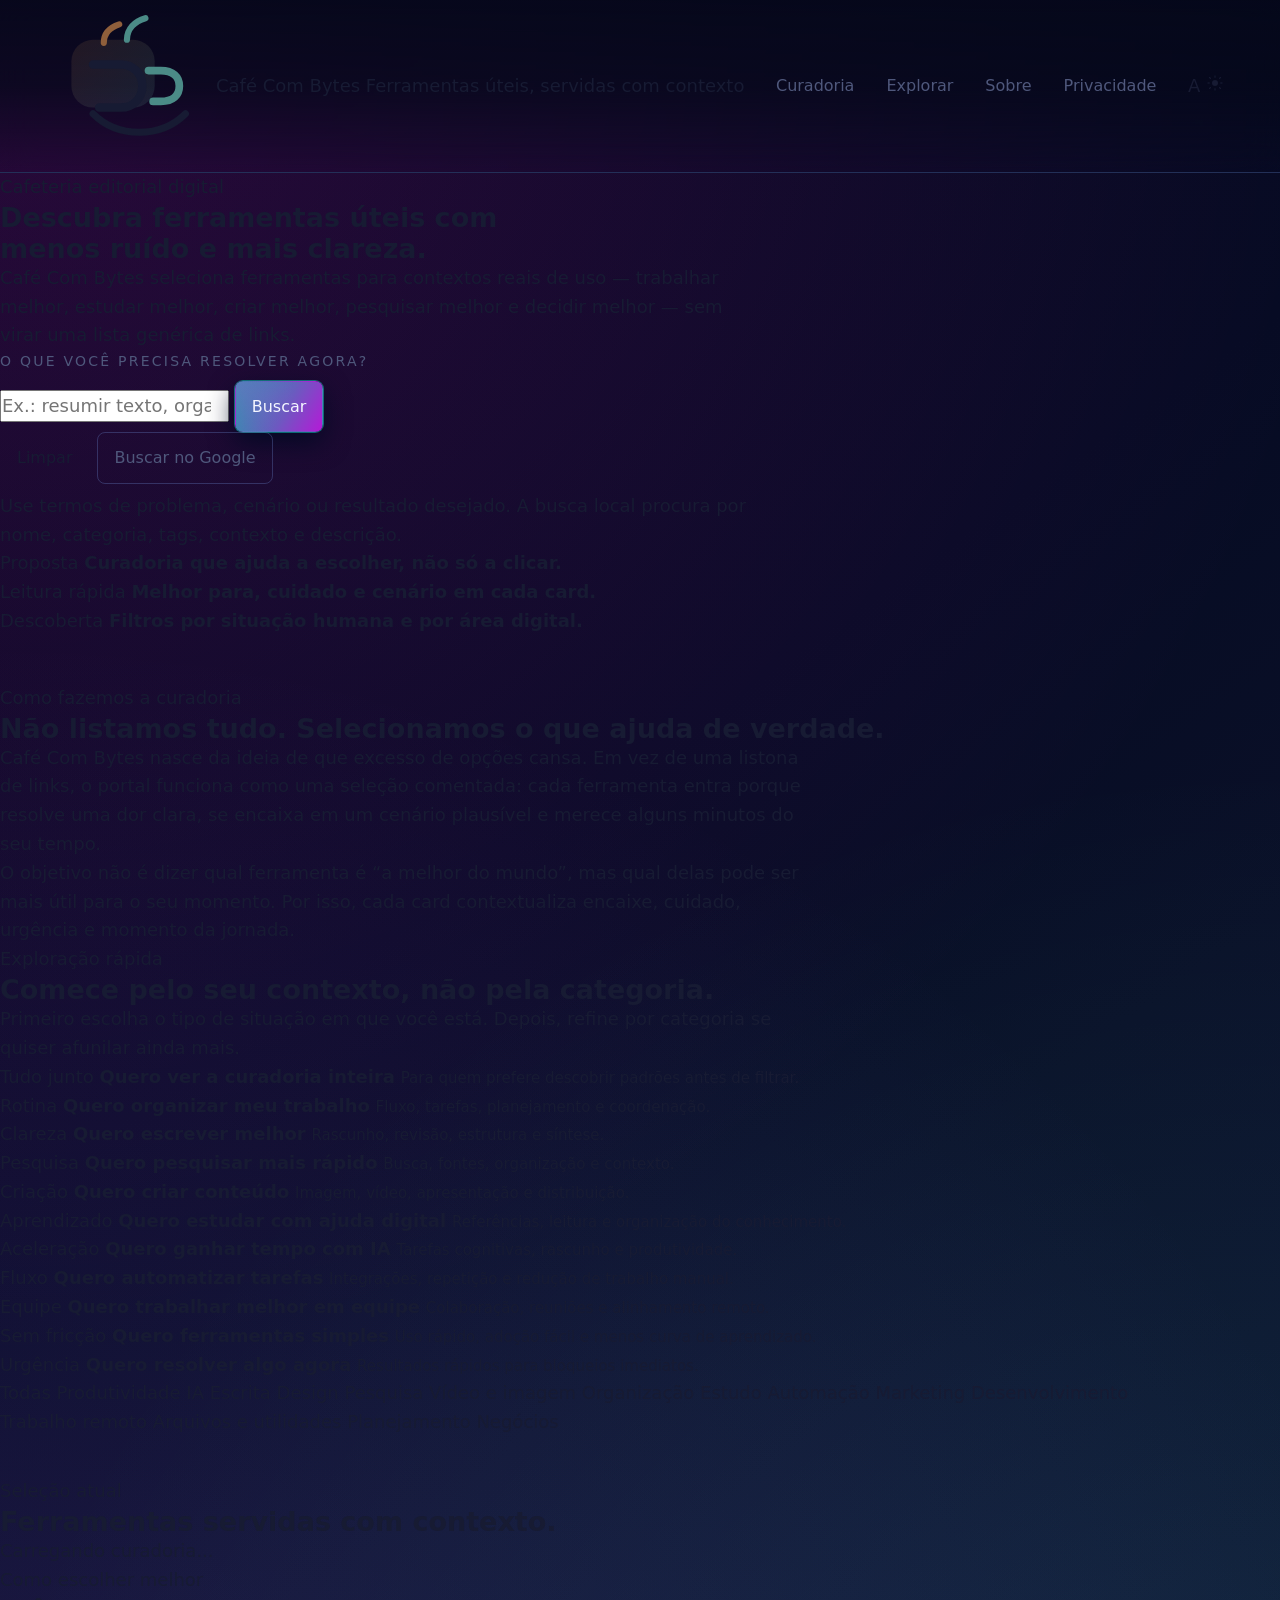
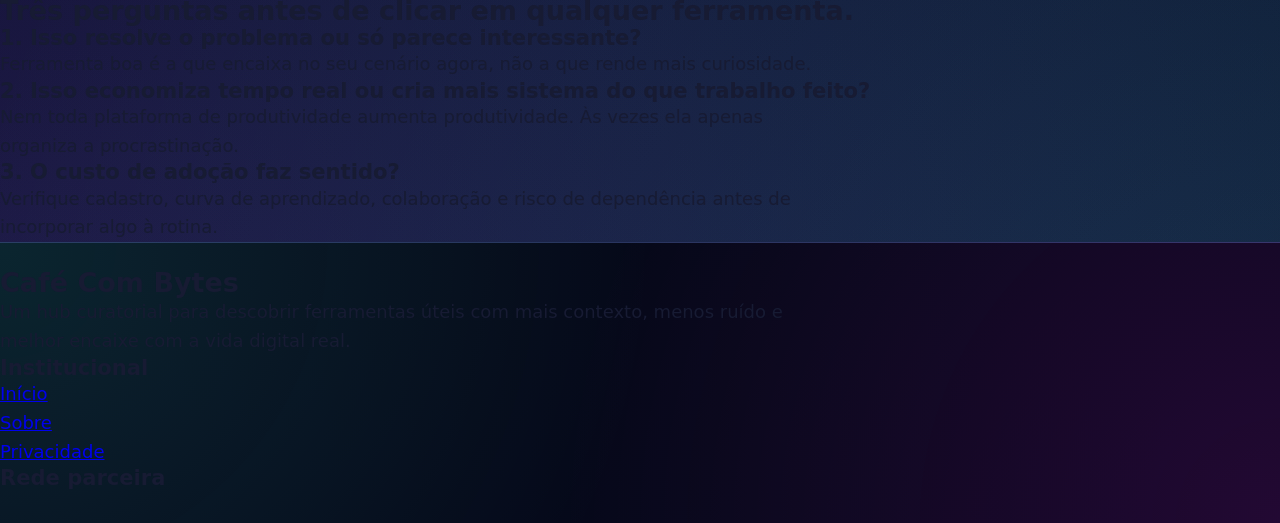
==== commit b4a764d3: "Update index.html" ====
--- a/index.html
+++ b/index.html
@@ -1,293 +1,354 @@
 <!DOCTYPE html>
-<html lang="pt-BR" data-theme="dark">
+<html lang="pt-BR" data-theme="light">
 <head>
   <meta charset="UTF-8">
   <meta name="viewport" content="width=device-width, initial-scale=1">
-  <title>Café com Bytes • Hub de Ferramentas Online</title>
-  <meta name="description" content="Café com Bytes é um portal cyber futurista de curadoria de ferramentas online gratuitas para produtividade, criação e automação. Encontre apps novos em segundos.">
+  <title>Café Com Bytes — Curadoria de ferramentas úteis para trabalhar, estudar e criar melhor</title>
+  <meta name="description" content="Café Com Bytes é um portal editorial de curadoria de ferramentas úteis para produtividade, IA, escrita, design, pesquisa, estudo, automação e trabalho digital.">
+  <meta name="keywords" content="ferramentas online, produtividade, IA, design, escrita, estudo, pesquisa, automação, marketing, trabalho remoto">
+  <meta name="author" content="Café Com Bytes">
+  <meta name="robots" content="index,follow">
   <link rel="canonical" href="https://cafecombytes.com/">
 
-  <!-- SEO Open Graph -->
   <meta property="og:type" content="website">
-  <meta property="og:title" content="Café com Bytes • Hub de Ferramentas Online">
-  <meta property="og:description" content="Descubra ferramentas online gratuitas e poderosas em um só lugar. Curadoria viva para produtividade, criação e estudo.">
+  <meta property="og:locale" content="pt_BR">
+  <meta property="og:site_name" content="Café Com Bytes">
+  <meta property="og:title" content="Café Com Bytes — Curadoria de ferramentas úteis para trabalhar, estudar e criar melhor">
+  <meta property="og:description" content="Uma cafeteria editorial digital para descobrir ferramentas úteis com menos ruído, mais contexto e melhor encaixe com o seu momento.">
   <meta property="og:url" content="https://cafecombytes.com/">
-  <meta property="og:site_name" content="Café com Bytes">
-  <meta property="og:locale" content="pt_BR">
-
-  <!-- Twitter Cards -->
+  <meta property="og:image" content="https://cafecombytes.com/og-cover.jpg">
+
   <meta name="twitter:card" content="summary_large_image">
-  <meta name="twitter:title" content="Café com Bytes • Hub de Ferramentas Online">
-  <meta name="twitter:description" content="Portal cyber futurista para descobrir ferramentas online gratuitas e aumentar sua produtividade.">
-
-  <!-- Favicon genérico (pode ser trocado depois) -->
-  <link rel="icon" type="image/svg+xml" href="data:image/svg+xml,%3Csvg viewBox='0 0 64 64' xmlns='http://www.w3.org/2000/svg'%3E%3Crect width='64' height='64' rx='14' ry='14' fill='%230b1020'/%3E%3Cpath d='M18 20h16a10 10 0 0 1 0 20H18z' fill='%2338fbdb'/%3E%3Cpath d='M30 24h6a6 6 0 0 1 0 12h-6' fill='none' stroke='%23fc0ff5' stroke-width='3' stroke-linecap='round' stroke-linejoin='round'/%3E%3Cpath d='M20 44c2.5 2.5 6.5 4 12 4 10.5 0 16-5 16-12' fill='none' stroke='%238e52f5' stroke-width='2.5' stroke-linecap='round'/%3E%3C/svg%3E">
-
-  <!-- Google Fonts (estilo sci-fi / cyberpunk) -->
+  <meta name="twitter:title" content="Café Com Bytes — Curadoria de ferramentas úteis para trabalhar, estudar e criar melhor">
+  <meta name="twitter:description" content="Curadoria editorial premium de ferramentas úteis para produtividade, IA, estudo, criação e decisões melhores.">
+  <meta name="twitter:image" content="https://cafecombytes.com/og-cover.jpg">
+
   <link rel="preconnect" href="https://fonts.googleapis.com">
   <link rel="preconnect" href="https://fonts.gstatic.com" crossorigin>
-  <link href="https://fonts.googleapis.com/css2?family=Orbitron:wght@400;500;700&family=Space+Grotesk:wght@400;500;600;700&display=swap" rel="stylesheet">
-
-  <!-- Google Tag Manager -->
+  <link href="https://fonts.googleapis.com/css2?family=Fraunces:opsz,wght@9..144,500;9..144,600;9..144,700&family=Inter:wght@400;500;600;700;800&display=swap" rel="stylesheet">
+
   <script>
-    (function(w,d,s,l,i){w[l]=w[l]||[];w[l].push({'gtm.start':
-    new Date().getTime(),event:'gtm.js'});var f=d.getElementsByTagName(s)[0],
-    j=d.createElement(s),dl=l!='dataLayer'?'&l='+l:'';j.async=true;j.src=
-    'https://www.googletagmanager.com/gtm.js?id='+i+dl;f.parentNode.insertBefore(j,f);
-    })(window,document,'script','dataLayer','GTM-CAFEWITHBYTES');
+    (function(w,d,s,l,i){w[l]=w[l]||[];w[l].push({'gtm.start':new Date().getTime(),event:'gtm.js'});var f=d.getElementsByTagName(s)[0],j=d.createElement(s),dl=l!='dataLayer'?'&l='+l:'';j.async=true;j.src='https://www.googletagmanager.com/gtm.js?id='+i+dl;f.parentNode.insertBefore(j,f);})(window,document,'script','dataLayer','GTM-XXXXCB');
   </script>
 
-  <!-- Google Ads (placeholder de script padrão) -->
-  <script async src="https://pagead2.googlesyndication.com/pagead/js/adsbygoogle.js?client=ca-pub-CAFEWITHBYTES"
-     crossorigin="anonymous"></script>
-
-  <!-- CSS principal -->
+  <script async src="https://pagead2.googlesyndication.com/pagead/js/adsbygoogle.js?client=ca-pub-0000000000000000" crossorigin="anonymous"></script>
+
   <link rel="stylesheet" href="style.css">
-
-  <!-- JS principal -->
   <script src="script.js" defer></script>
 </head>
 <body>
-  <!-- Google Tag Manager (noscript) -->
   <noscript>
-    <iframe src="https://www.googletagmanager.com/ns.html?id=GTM-CAFEWITHBYTES"
-            height="0" width="0" style="display:none;visibility:hidden"></iframe>
+    <iframe src="https://www.googletagmanager.com/ns.html?id=GTM-XXXXCB" height="0" width="0" style="display:none;visibility:hidden"></iframe>
   </noscript>
 
-  <a href="#conteudo-principal" class="skip-link">Pular para o conteúdo</a>
+  <a class="skip-link" href="#conteudo-principal">Pular para o conteúdo</a>
 
   <header class="site-header">
-    <div class="header-inner">
-      <a href="./" class="brand" aria-label="Café com Bytes - Página inicial">
-        <span class="brand-mark" aria-hidden="true">
-          <!-- Logo SVG inline -->
-          <svg class="logo-svg" viewBox="0 0 120 40" role="img" aria-label="Logotipo Café com Bytes">
+    <div class="container header-inner">
+      <a href="./" class="brand" aria-label="Ir para a página inicial do Café Com Bytes">
+        <span class="brand-logo" aria-hidden="true">
+          <svg viewBox="0 0 96 96" class="logo-svg" role="img">
             <defs>
-              <linearGradient id="cb-gradient" x1="0%" y1="0%" x2="100%" y2="0%">
-                <stop offset="0%" stop-color="#38fbdb"/>
-                <stop offset="50%" stop-color="#fc0ff5"/>
-                <stop offset="100%" stop-color="#8e52f5"/>
+              <linearGradient id="logoGradient" x1="0%" y1="0%" x2="100%" y2="100%">
+                <stop offset="0%" stop-color="#8f5f3b"></stop>
+                <stop offset="100%" stop-color="#4b8b87"></stop>
               </linearGradient>
             </defs>
-            <rect x="2" y="4" width="34" height="32" rx="10" ry="10" fill="url(#cb-gradient)" opacity="0.12"/>
-            <path d="M10 14h12a7 7 0 0 1 0 14h-8" fill="none" stroke="#38fbdb" stroke-width="2.3" stroke-linecap="round" stroke-linejoin="round"/>
-            <path d="M14 18h6a4 4 0 1 1 0 8h-4" fill="none" stroke="#fc0ff5" stroke-width="2" stroke-linecap="round" stroke-linejoin="round"/>
-            <path d="M9 28c2 3 6 5 11 5 7 0 12-3 13-8" fill="none" stroke="#8e52f5" stroke-width="1.8" stroke-linecap="round"/>
-
-            <!-- Bytes estilizados à direita -->
-            <g transform="translate(44,9)" fill="none" stroke="currentColor" stroke-width="1.7" stroke-linecap="round">
-              <rect x="0.5" y="6.5" width="7" height="7" rx="1.5"/>
-              <rect x="11.5" y="0.5" width="7" height="7" rx="1.5"/>
-              <rect x="11.5" y="12.5" width="7" height="7" rx="1.5"/>
-              <rect x="22.5" y="6.5" width="7" height="7" rx="1.5"/>
-            </g>
+            <rect x="10" y="18" width="54" height="44" rx="14" fill="url(#logoGradient)" opacity="0.18"></rect>
+            <path d="M24 34h18c8 0 14 6 14 14s-6 14-14 14H28" fill="none" stroke="currentColor" stroke-width="5.5" stroke-linecap="round" stroke-linejoin="round"></path>
+            <path d="M60 38h8c8 0 12 4 12 10s-4 10-12 10h-5" fill="none" stroke="#4b8b87" stroke-width="5" stroke-linecap="round" stroke-linejoin="round"></path>
+            <path d="M31 20c0-6 4-10 10-12" fill="none" stroke="#8f5f3b" stroke-width="4" stroke-linecap="round"></path>
+            <path d="M46 18c0-7 5-12 12-14" fill="none" stroke="#4b8b87" stroke-width="4" stroke-linecap="round"></path>
+            <path d="M24 66c8 8 18 12 30 12 12 0 22-4 30-12" fill="none" stroke="currentColor" stroke-width="4.5" stroke-linecap="round"></path>
           </svg>
         </span>
-        <span class="brand-text">
-          <span class="brand-title">Café com Bytes</span>
-          <span class="brand-subtitle">Curadoria de ferramentas online</span>
+        <span class="brand-copy">
+          <span class="brand-name">Café Com Bytes</span>
+          <span class="brand-tagline">Ferramentas úteis, servidas com contexto</span>
         </span>
       </a>
 
       <nav class="main-nav" aria-label="Navegação principal">
+        <a href="#curadoria" class="nav-link">Curadoria</a>
+        <a href="#filtros" class="nav-link">Explorar</a>
         <a href="sobre.html" class="nav-link">Sobre</a>
         <a href="privacidade.html" class="nav-link">Privacidade</a>
-        <button type="button" class="nav-link icon-button" data-font-scale-toggle aria-label="Alternar tamanho da fonte">
-          A+
+      </nav>
+
+      <div class="header-actions">
+        <button class="icon-control" type="button" data-font-toggle aria-label="Alternar tamanho da fonte">
+          A
         </button>
-        <button type="button" class="theme-toggle icon-button" data-theme-toggle aria-label="Alternar tema claro/escuro">
-          <!-- Ícone será preenchido via JS -->
+        <button class="icon-control" type="button" data-theme-toggle aria-label="Alternar tema">
+          <span class="theme-icon" aria-hidden="true">◐</span>
         </button>
-      </nav>
+      </div>
     </div>
   </header>
 
-  <main id="conteudo-principal" class="site-main">
+  <main id="conteudo-principal">
     <section class="hero">
-      <div class="hero-inner">
-        <div class="hero-copy">
-          <p class="hero-kicker">Portal cyber futurista</p>
-          <h1 class="hero-title">Seu café diário de ferramentas novas e gratuitas.</h1>
-          <p class="hero-subtitle">
-            Descubra em segundos apps que aumentam sua produtividade em escrita, foto, vídeo, estudo, marketing e muito mais.
-          </p>
-
-          <form class="search-form" id="search-form" role="search" aria-label="Buscar ferramentas">
-            <label class="search-label" for="search-input">Buscar ferramenta</label>
-            <div class="search-input-row">
-              <input
-                id="search-input"
-                name="q"
-                type="search"
-                autocomplete="off"
-                placeholder="Ex.: remover fundo de imagem, gerador de prompt, editor de PDF..."
-                class="search-input"
-              >
-              <button type="submit" class="btn btn-primary">
-                Buscar
-              </button>
+      <div class="container hero-grid">
+        <div class="hero-copy-block">
+          <p class="eyebrow">Cafeteria editorial digital</p>
+          <h1>Descubra ferramentas úteis com menos ruído e mais clareza.</h1>
+          <p class="hero-description">
+            Café Com Bytes seleciona ferramentas para contextos reais de uso — trabalhar melhor, estudar melhor, criar melhor, pesquisar melhor e decidir melhor — sem virar uma lista genérica de links.
+          </p>
+
+          <form class="search-panel glass-panel" id="searchForm" role="search" aria-label="Buscar ferramentas úteis">
+            <label for="buscaFerramenta" class="search-label">O que você precisa resolver agora?</label>
+            <div class="search-row">
+              <input id="buscaFerramenta" name="q" type="search" placeholder="Ex.: resumir texto, organizar rotina, editar imagem, automatizar tarefa..." autocomplete="off">
+              <button type="submit" class="btn btn-primary">Buscar</button>
             </div>
             <div class="search-actions">
-              <button type="button" class="btn btn-ghost" id="clear-search">
-                Limpar
-              </button>
-              <button type="button" class="btn btn-outline" id="google-search-fallback">
-                Buscar no Google
-              </button>
-            </div>
-            <p class="search-hint">
-              Dica: combine termos como <strong>“gratuito”</strong>, <strong>“sem login”</strong> ou <strong>“sem marca d’água”</strong> para refinar.
-            </p>
+              <button type="button" class="btn btn-secondary" id="clearSearchButton">Limpar</button>
+              <button type="button" class="btn btn-ghost" id="googleFallbackButton">Buscar no Google</button>
+            </div>
+            <p class="search-note">Use termos de problema, cenário ou resultado desejado. A busca local procura por nome, categoria, tags, contexto e descrição.</p>
           </form>
         </div>
 
-        <aside class="hero-panel" aria-label="Curadoria em tempo real">
-          <div class="glass-card hero-stats">
-            <h2 class="hero-stats-title">Curadoria viva</h2>
-            <ul class="hero-stats-list">
-              <li><span class="stat-label">Novas ferramentas:</span> <span class="stat-value" id="stat-novas">–</span></li>
-              <li><span class="stat-label">Categorias:</span> <span class="stat-value" id="stat-categorias">–</span></li>
-              <li><span class="stat-label">Última atualização:</span> <span class="stat-value" id="stat-atualizacao">–</span></li>
-            </ul>
-            <p class="hero-stats-footnote">
-              Nenhum cadastro, nenhum paywall. Só links diretos para o que funciona.
-            </p>
+        <aside class="hero-panel glass-panel" aria-label="Resumo editorial do portal">
+          <div class="metric-stack">
+            <div class="metric-card">
+              <span class="metric-label">Proposta</span>
+              <strong>Curadoria que ajuda a escolher, não só a clicar.</strong>
+            </div>
+            <div class="metric-card">
+              <span class="metric-label">Leitura rápida</span>
+              <strong>Melhor para, cuidado e cenário em cada card.</strong>
+            </div>
+            <div class="metric-card">
+              <span class="metric-label">Descoberta</span>
+              <strong>Filtros por situação humana e por área digital.</strong>
+            </div>
           </div>
         </aside>
       </div>
     </section>
 
-    <section class="filters-section" aria-labelledby="filtros-titulo">
-      <div class="section-header">
-        <h2 id="filtros-titulo">Explorar por contexto</h2>
-        <p>Use o menu em estilo Bento Grid para filtrar por tipo de tarefa, não por jargão técnico.</p>
-      </div>
-
-      <div class="filters-bento" id="filters-bento" aria-label="Categorias de ferramentas">
-        <!-- Bento Grid de filtros (predefinidos) -->
-        <button type="button" class="filter-card filter-card-large is-active" data-category="todos">
-          <span class="filter-icon" aria-hidden="true">☕</span>
-          <span class="filter-title">Tudo ao mesmo tempo</span>
-          <span class="filter-desc">Ver todas as categorias em um só feed, ideal para descobrir novidades.</span>
-        </button>
-
-        <button type="button" class="filter-card" data-category="escrita">
-          <span class="filter-icon" aria-hidden="true">✍️</span>
-          <span class="filter-title">Escrita &amp; conteúdo</span>
-          <span class="filter-desc">Redação, prompts, copy, revisão e geração de ideias.</span>
-        </button>
-
-        <button type="button" class="filter-card" data-category="imagem">
-          <span class="filter-icon" aria-hidden="true">🖼️</span>
-          <span class="filter-title">Imagem &amp; design</span>
-          <span class="filter-desc">Remover fundo, mockups, ícones, filtros e edições rápidas.</span>
-        </button>
-
-        <button type="button" class="filter-card" data-category="audio">
-          <span class="filter-icon" aria-hidden="true">🎧</span>
-          <span class="filter-title">Áudio &amp; voz</span>
-          <span class="filter-desc">Transcrição, síntese de voz, limpeza de ruído.</span>
-        </button>
-
-        <button type="button" class="filter-card" data-category="video">
-          <span class="filter-icon" aria-hidden="true">🎬</span>
-          <span class="filter-title">Vídeo &amp; edição</span>
-          <span class="filter-desc">Cortes, legendas automáticas, shorts, reels.</span>
-        </button>
-
-        <button type="button" class="filter-card" data-category="produtividade">
-          <span class="filter-icon" aria-hidden="true">⚙️</span>
-          <span class="filter-title">Produtividade &amp; automação</span>
-          <span class="filter-desc">Fluxos, integrações, atalhos e organização.</span>
-        </button>
-
-        <button type="button" class="filter-card filter-card-wide" data-category="estudos">
-          <span class="filter-icon" aria-hidden="true">📚</span>
-          <span class="filter-title">Estudos &amp; carreira</span>
-          <span class="filter-desc">Resumos, flashcards, portfólio e treino de entrevistas.</span>
-        </button>
-      </div>
-    </section>
-
-    <section class="results-section" aria-labelledby="resultados-titulo">
-      <div class="section-header">
-        <h2 id="resultados-titulo">Ferramentas em destaque</h2>
-        <p id="resultados-contador" class="results-count">Carregando curadoria...</p>
-      </div>
-
-      <div id="results-grid" class="results-grid" aria-live="polite">
-        <!-- Cards são injetados via JS -->
-        <div class="results-empty" id="results-empty" hidden>
-          <div class="glass-card empty-card">
-            <h3>Nenhuma ferramenta encontrada.</h3>
-            <p>Tente remover filtros, usar termos mais amplos ou clique em “Buscar no Google” para sair da bolha.</p>
-          </div>
+    <section class="section curadoria-section" id="curadoria">
+      <div class="container two-column-editorial">
+        <div class="section-heading">
+          <p class="eyebrow">Como fazemos a curadoria</p>
+          <h2>Não listamos tudo. Selecionamos o que ajuda de verdade.</h2>
+        </div>
+        <div class="editorial-prose glass-panel">
+          <p>
+            Café Com Bytes nasce da ideia de que excesso de opções cansa. Em vez de uma listona de links, o portal funciona como uma seleção comentada: cada ferramenta entra porque resolve uma dor clara, se encaixa em um cenário plausível e merece alguns minutos do seu tempo.
+          </p>
+          <p>
+            O objetivo não é dizer qual ferramenta é “a melhor do mundo”, mas qual delas pode ser mais útil para o seu momento. Por isso, cada card contextualiza encaixe, cuidado, urgência e momento da jornada.
+          </p>
+        </div>
+      </div>
+    </section>
+
+    <section class="section filters-section" id="filtros">
+      <div class="container">
+        <div class="section-heading section-heading-inline">
+          <div>
+            <p class="eyebrow">Exploração rápida</p>
+            <h2>Comece pelo seu contexto, não pela categoria.</h2>
+          </div>
+          <p class="section-support">
+            Primeiro escolha o tipo de situação em que você está. Depois, refine por categoria se quiser afunilar ainda mais.
+          </p>
+        </div>
+
+        <div class="bento-grid" id="journeyFilters" aria-label="Filtros por situação humana">
+          <button class="bento-card bento-card-large is-active" type="button" data-filter-type="jornada" data-filter-value="todos">
+            <span class="bento-kicker">Tudo junto</span>
+            <strong>Quero ver a curadoria inteira</strong>
+            <small>Para quem prefere descobrir padrões antes de filtrar.</small>
+          </button>
+          <button class="bento-card" type="button" data-filter-type="jornada" data-filter-value="organizar">
+            <span class="bento-kicker">Rotina</span>
+            <strong>Quero organizar meu trabalho</strong>
+            <small>Fluxo, tarefas, planejamento e coordenação.</small>
+          </button>
+          <button class="bento-card" type="button" data-filter-type="jornada" data-filter-value="escrever">
+            <span class="bento-kicker">Clareza</span>
+            <strong>Quero escrever melhor</strong>
+            <small>Rascunho, revisão, estrutura e síntese.</small>
+          </button>
+          <button class="bento-card" type="button" data-filter-type="jornada" data-filter-value="pesquisar">
+            <span class="bento-kicker">Pesquisa</span>
+            <strong>Quero pesquisar mais rápido</strong>
+            <small>Busca, fontes, organização e contexto.</small>
+          </button>
+          <button class="bento-card" type="button" data-filter-type="jornada" data-filter-value="conteudo">
+            <span class="bento-kicker">Criação</span>
+            <strong>Quero criar conteúdo</strong>
+            <small>Imagem, vídeo, apresentação e distribuição.</small>
+          </button>
+          <button class="bento-card" type="button" data-filter-type="jornada" data-filter-value="estudar">
+            <span class="bento-kicker">Aprendizado</span>
+            <strong>Quero estudar com ajuda digital</strong>
+            <small>Referências, leitura e organização do conhecimento.</small>
+          </button>
+          <button class="bento-card" type="button" data-filter-type="jornada" data-filter-value="ia">
+            <span class="bento-kicker">Aceleração</span>
+            <strong>Quero ganhar tempo com IA</strong>
+            <small>Tarefas cognitivas, rascunho e produtividade.</small>
+          </button>
+          <button class="bento-card" type="button" data-filter-type="jornada" data-filter-value="automatizar">
+            <span class="bento-kicker">Fluxo</span>
+            <strong>Quero automatizar tarefas</strong>
+            <small>Integrações, repetição e redução de trabalho manual.</small>
+          </button>
+          <button class="bento-card" type="button" data-filter-type="jornada" data-filter-value="equipe">
+            <span class="bento-kicker">Equipe</span>
+            <strong>Quero trabalhar melhor em equipe</strong>
+            <small>Colaboração, reuniões e alinhamento remoto.</small>
+          </button>
+          <button class="bento-card" type="button" data-filter-type="jornada" data-filter-value="simples">
+            <span class="bento-kicker">Sem fricção</span>
+            <strong>Quero ferramentas simples</strong>
+            <small>Uso rápido, adoção fácil e menos curva de aprendizado.</small>
+          </button>
+          <button class="bento-card" type="button" data-filter-type="jornada" data-filter-value="agora">
+            <span class="bento-kicker">Urgência</span>
+            <strong>Quero resolver algo agora</strong>
+            <small>Resultados rápidos para bloqueios imediatos.</small>
+          </button>
+        </div>
+
+        <div class="chip-row" id="categoryFilters" aria-label="Filtros por categoria">
+          <button class="chip is-active" type="button" data-filter-type="categoria" data-filter-value="todos">Todas</button>
+          <button class="chip" type="button" data-filter-type="categoria" data-filter-value="Produtividade">Produtividade</button>
+          <button class="chip" type="button" data-filter-type="categoria" data-filter-value="IA">IA</button>
+          <button class="chip" type="button" data-filter-type="categoria" data-filter-value="Escrita">Escrita</button>
+          <button class="chip" type="button" data-filter-type="categoria" data-filter-value="Design">Design</button>
+          <button class="chip" type="button" data-filter-type="categoria" data-filter-value="Pesquisa">Pesquisa</button>
+          <button class="chip" type="button" data-filter-type="categoria" data-filter-value="Vídeo e imagem">Vídeo e imagem</button>
+          <button class="chip" type="button" data-filter-type="categoria" data-filter-value="Organização">Organização</button>
+          <button class="chip" type="button" data-filter-type="categoria" data-filter-value="Estudo">Estudo</button>
+          <button class="chip" type="button" data-filter-type="categoria" data-filter-value="Automação">Automação</button>
+          <button class="chip" type="button" data-filter-type="categoria" data-filter-value="Marketing">Marketing</button>
+          <button class="chip" type="button" data-filter-type="categoria" data-filter-value="Desenvolvimento">Desenvolvimento</button>
+          <button class="chip" type="button" data-filter-type="categoria" data-filter-value="Trabalho remoto">Trabalho remoto</button>
+          <button class="chip" type="button" data-filter-type="categoria" data-filter-value="Arquivos e utilidades">Arquivos e utilidades</button>
+          <button class="chip" type="button" data-filter-type="categoria" data-filter-value="Planejamento">Planejamento</button>
+          <button class="chip" type="button" data-filter-type="categoria" data-filter-value="Negócios">Negócios</button>
+        </div>
+      </div>
+    </section>
+
+    <section class="section cards-section">
+      <div class="container">
+        <div class="section-heading section-heading-inline">
+          <div>
+            <p class="eyebrow">Seleção atual</p>
+            <h2>Ferramentas servidas com contexto.</h2>
+          </div>
+          <p class="section-support" id="resultCount">Carregando curadoria...</p>
+        </div>
+
+        <div id="cardsGrid" class="cards-grid" aria-live="polite"></div>
+
+        <div class="empty-state glass-panel" id="emptyState" hidden>
+          <h3>Nenhuma ferramenta combinou com esse recorte.</h3>
+          <p>
+            Tente remover um filtro, buscar com uma palavra mais ampla ou usar o Google como rota aberta quando a curadoria ainda não cobre exatamente o que você precisa.
+          </p>
+        </div>
+      </div>
+    </section>
+
+    <section class="section editorial-guide">
+      <div class="container editorial-guide-grid">
+        <div class="guide-card glass-panel">
+          <p class="eyebrow">Como escolher melhor</p>
+          <h2>Três perguntas antes de clicar em qualquer ferramenta.</h2>
+        </div>
+        <div class="guide-list glass-panel">
+          <article>
+            <h3>1. Isso resolve o problema ou só parece interessante?</h3>
+            <p>Ferramenta boa é a que encaixa no seu cenário agora, não a que rende mais curiosidade.</p>
+          </article>
+          <article>
+            <h3>2. Isso economiza tempo real ou cria mais sistema do que trabalho feito?</h3>
+            <p>Nem toda plataforma de produtividade aumenta produtividade. Às vezes ela apenas organiza a procrastinação.</p>
+          </article>
+          <article>
+            <h3>3. O custo de adoção faz sentido?</h3>
+            <p>Verifique cadastro, curva de aprendizado, colaboração e risco de dependência antes de incorporar algo à rotina.</p>
+          </article>
         </div>
       </div>
     </section>
   </main>
 
-  <!-- Modal para detalhes da ferramenta -->
-  <div class="modal-backdrop" id="tool-modal-backdrop" hidden>
-    <section class="modal" id="tool-modal" role="dialog" aria-modal="true" aria-labelledby="tool-modal-title">
-      <header class="modal-header">
-        <h2 id="tool-modal-title"></h2>
-        <button type="button" class="icon-button modal-close" id="modal-close-btn" aria-label="Fechar detalhes da ferramenta">
-          ×
-        </button>
-      </header>
+  <div class="modal-backdrop" id="modalBackdrop" hidden>
+    <section class="modal-panel glass-panel" id="toolModal" role="dialog" aria-modal="true" aria-labelledby="modalTitle">
+      <button class="modal-close" id="modalClose" type="button" aria-label="Fechar detalhes da ferramenta">×</button>
+      <div class="modal-header">
+        <p class="eyebrow" id="modalCategory"></p>
+        <h2 id="modalTitle"></h2>
+        <p class="modal-dor" id="modalDor"></p>
+      </div>
       <div class="modal-body">
-        <p class="modal-category" id="modal-category"></p>
-        <p class="modal-dor" id="modal-dor"></p>
-        <p class="modal-descricao" id="modal-descricao"></p>
-        <div class="modal-tags" id="modal-tags"></div>
+        <div class="modal-column">
+          <h3>O que ela entrega</h3>
+          <p id="modalDescription"></p>
+        </div>
+        <div class="modal-column">
+          <h3>Melhor para</h3>
+          <p id="modalBestFor"></p>
+        </div>
+        <div class="modal-column">
+          <h3>Cenário de uso</h3>
+          <p id="modalScenario"></p>
+        </div>
+        <div class="modal-column">
+          <h3>Ponto de atenção</h3>
+          <p id="modalCuidado"></p>
+        </div>
+        <div class="modal-meta-row">
+          <div class="modal-meta-box">
+            <span class="meta-label">Momento da jornada</span>
+            <strong id="modalJourney"></strong>
+          </div>
+          <div class="modal-meta-box">
+            <span class="meta-label">Urgência</span>
+            <strong id="modalUrgency"></strong>
+          </div>
+        </div>
+        <div class="tag-list" id="modalTags"></div>
       </div>
       <footer class="modal-footer">
-        <a id="modal-visit-link" class="btn btn-primary" href="#" target="_blank" rel="noopener noreferrer">
-          Acessar ferramenta
-        </a>
-        <button type="button" class="btn btn-outline" id="modal-share-btn">
-          Compartilhar
-        </button>
+        <a href="#" class="btn btn-primary" id="modalVisitLink" target="_blank" rel="noopener noreferrer">Abrir ferramenta</a>
+        <button class="btn btn-secondary" type="button" id="modalShare">Compartilhar</button>
       </footer>
     </section>
   </div>
 
   <footer class="site-footer">
-    <section class="footer-top">
-      <div class="footer-col">
-        <h2 class="footer-title">Sobre o Café com Bytes</h2>
+    <div class="container footer-grid">
+      <section class="footer-brand">
+        <h2>Café Com Bytes</h2>
         <p>
-          Um hub independente de curadoria de ferramentas online, pensado para quem quer testar rápido,
-          sem perder tempo em dezenas de abas.
+          Um hub curatorial para descobrir ferramentas úteis com mais contexto, menos ruído e melhor encaixe com a vida digital real.
         </p>
-        <p class="footer-disclaimer">
-          Não vendemos dados, não pedimos login e não garantimos a continuidade de nenhum serviço listado.
-          Você sempre será levado diretamente ao site oficial da ferramenta.
-        </p>
-      </div>
-
-      <div class="footer-col">
-        <h2 class="footer-title">Parceiros da rede</h2>
-        <ul class="partners-list" id="partners-list" aria-label="Lista de sites parceiros">
-          <!-- Itens injetados via parceiros.json -->
+      </section>
+
+      <nav class="footer-nav" aria-label="Navegação do rodapé">
+        <h3>Institucional</h3>
+        <ul role="list">
+          <li><a href="./">Início</a></li>
+          <li><a href="sobre.html">Sobre</a></li>
+          <li><a href="privacidade.html">Privacidade</a></li>
         </ul>
-      </div>
-
-      <div class="footer-col">
-        <h2 class="footer-title">Atalhos úteis</h2>
-        <ul class="footer-links">
-          <li><a href="sobre.html">Metodologia editorial</a></li>
-          <li><a href="privacidade.html">Privacidade &amp; transparência</a></li>
-          <li><a href="#conteudo-principal">Voltar ao topo</a></li>
-        </ul>
-      </div>
-    </section>
-
-    <section class="footer-bottom">
-      <p>© <span id="footer-year"></span> Café com Bytes. Curadoria experimental de links para humanos curiosos.</p>
-      <p class="footer-built">Construído com HTML, CSS e JS em arquitetura serverless.</p>
-    </section>
+      </nav>
+
+      <section class="footer-partners">
+        <h3>Rede parceira</h3>
+        <ul id="partnersList" class="partners-list" role="list"></ul>
+      </section>
+    </div>
   </footer>
 </body>
-</html> 
+</html>
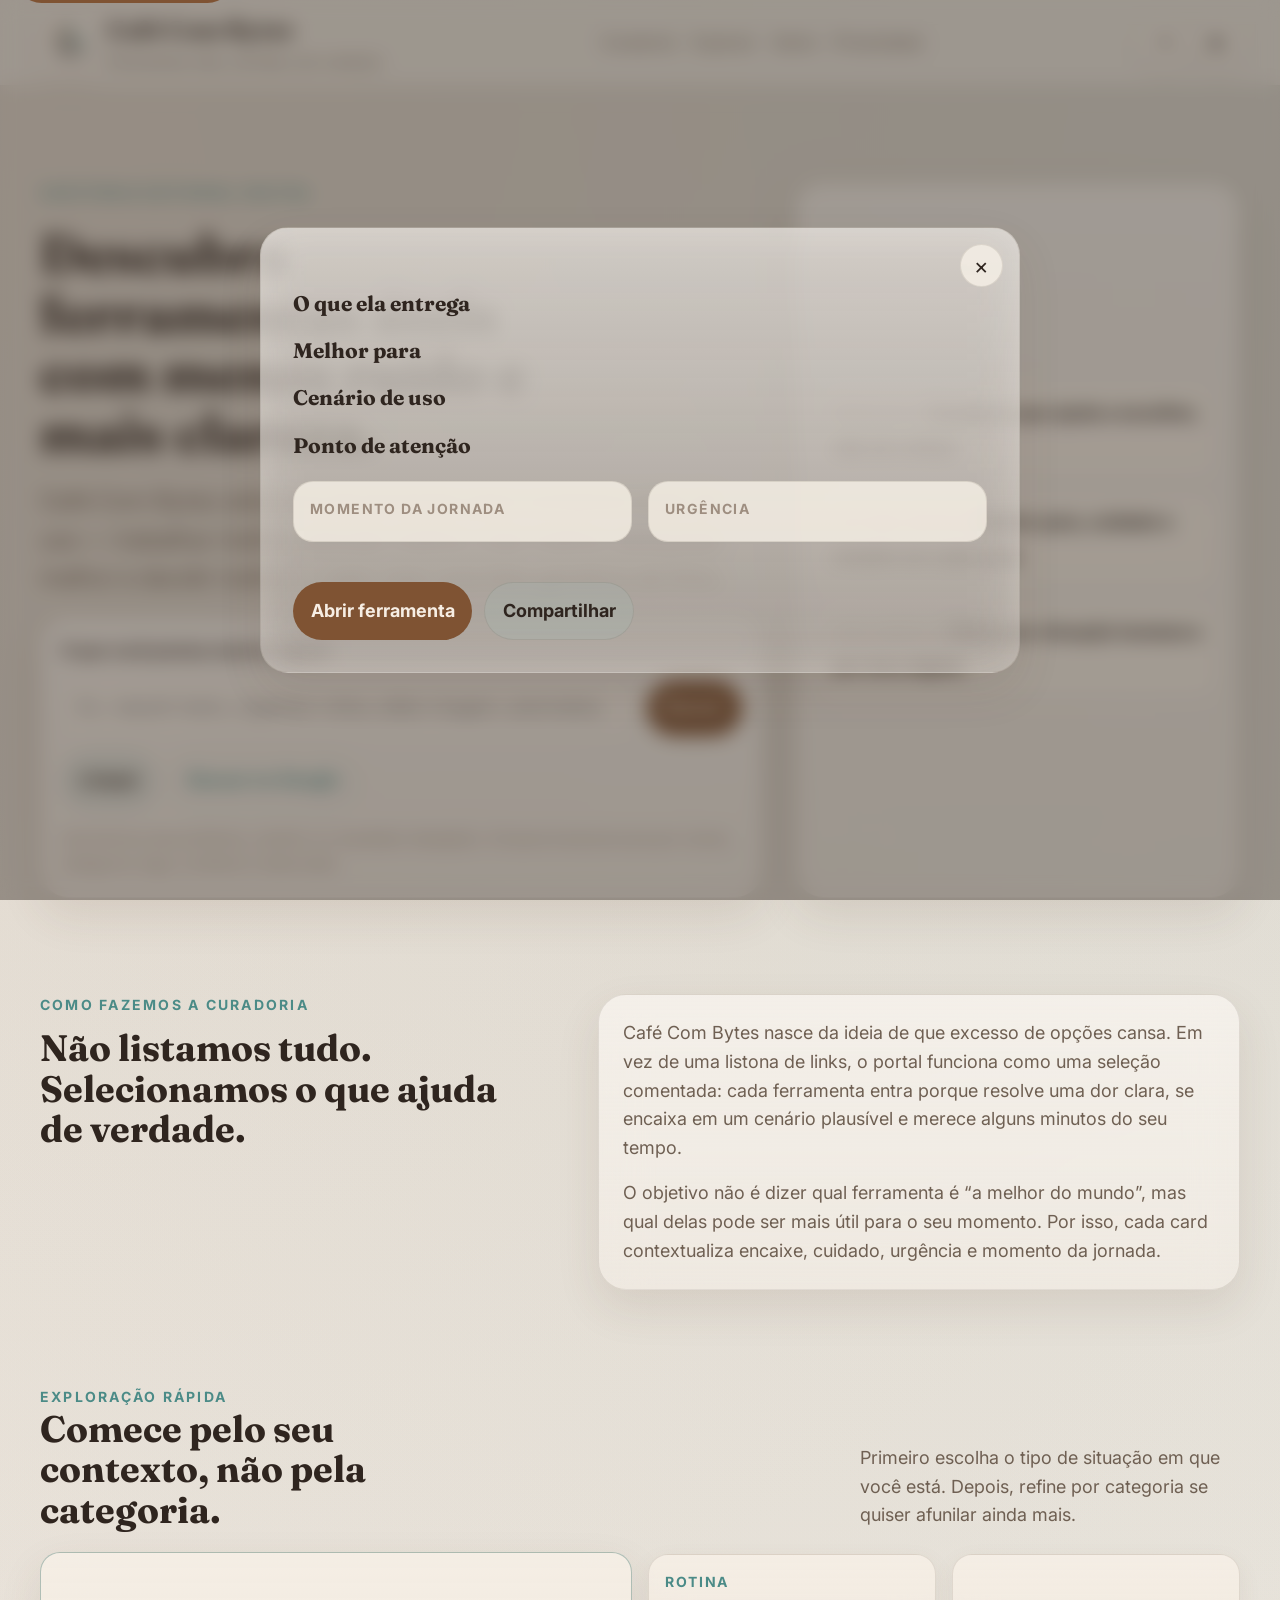
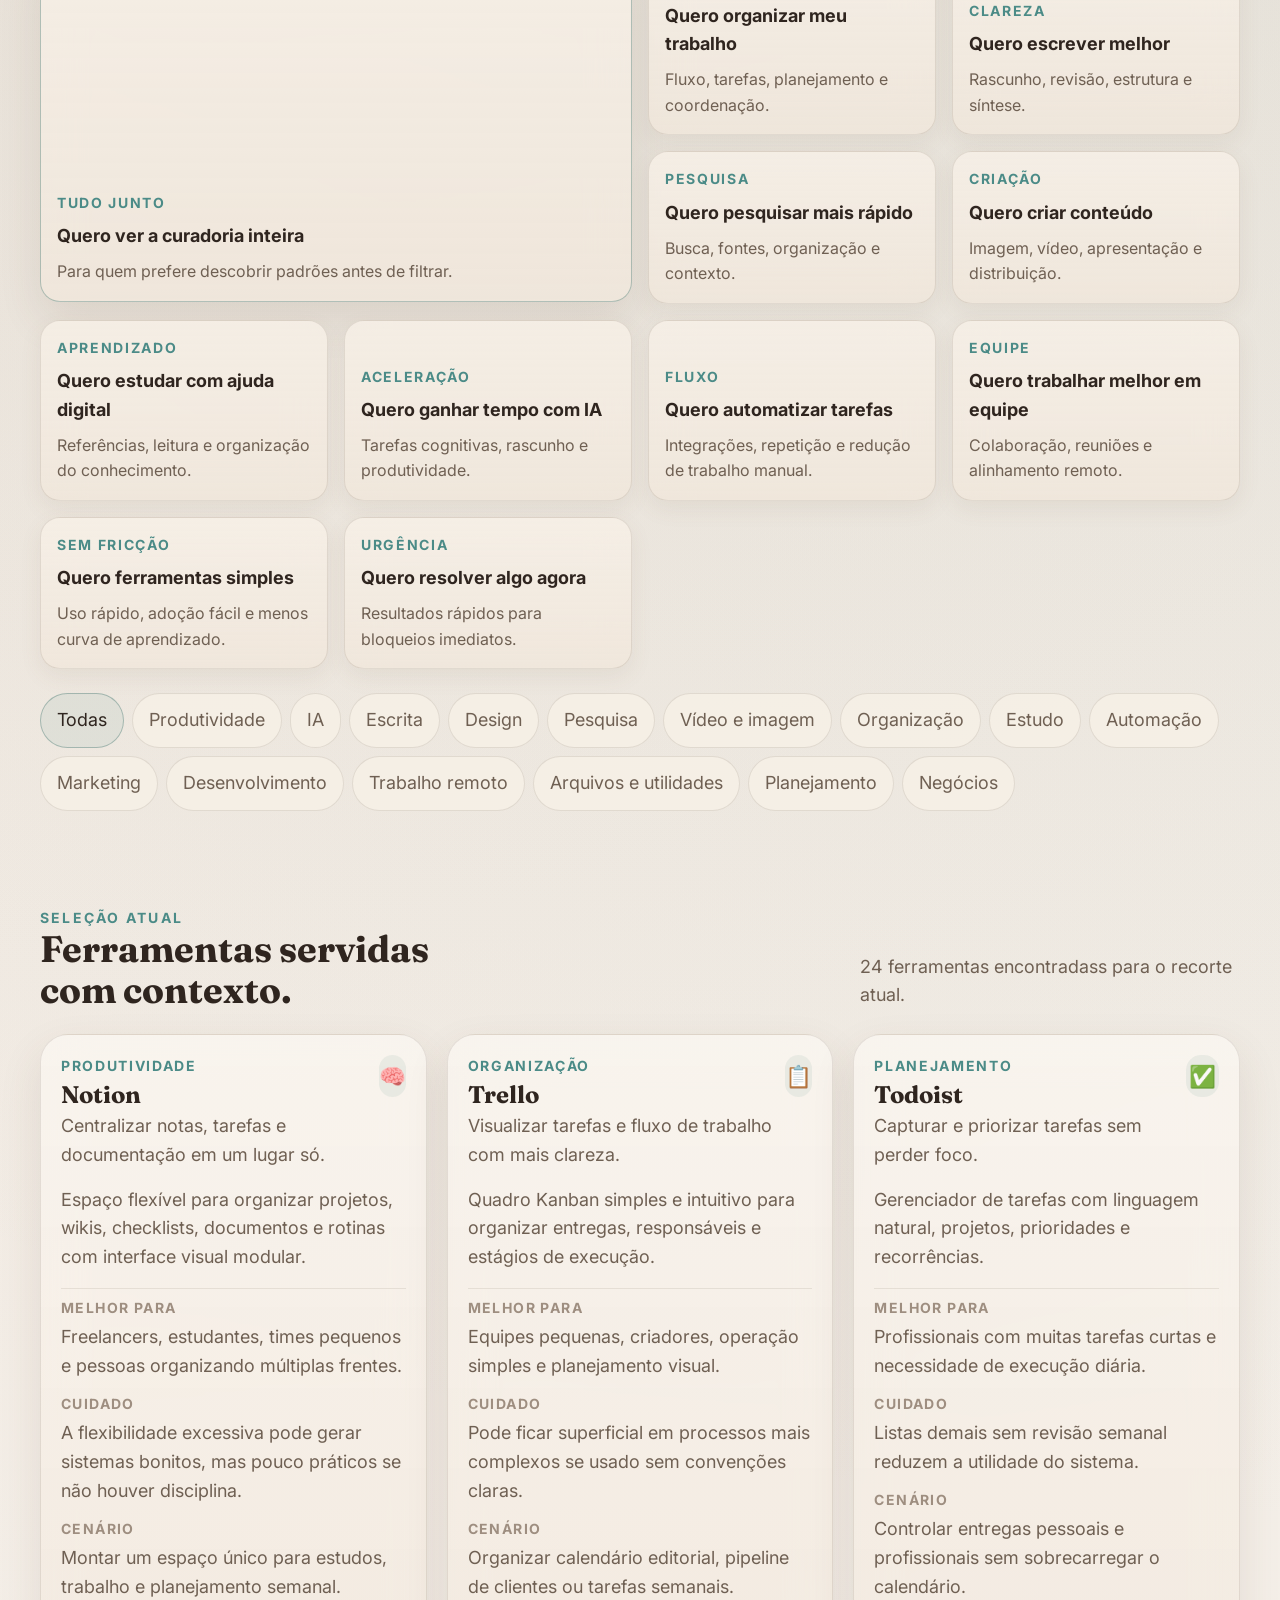
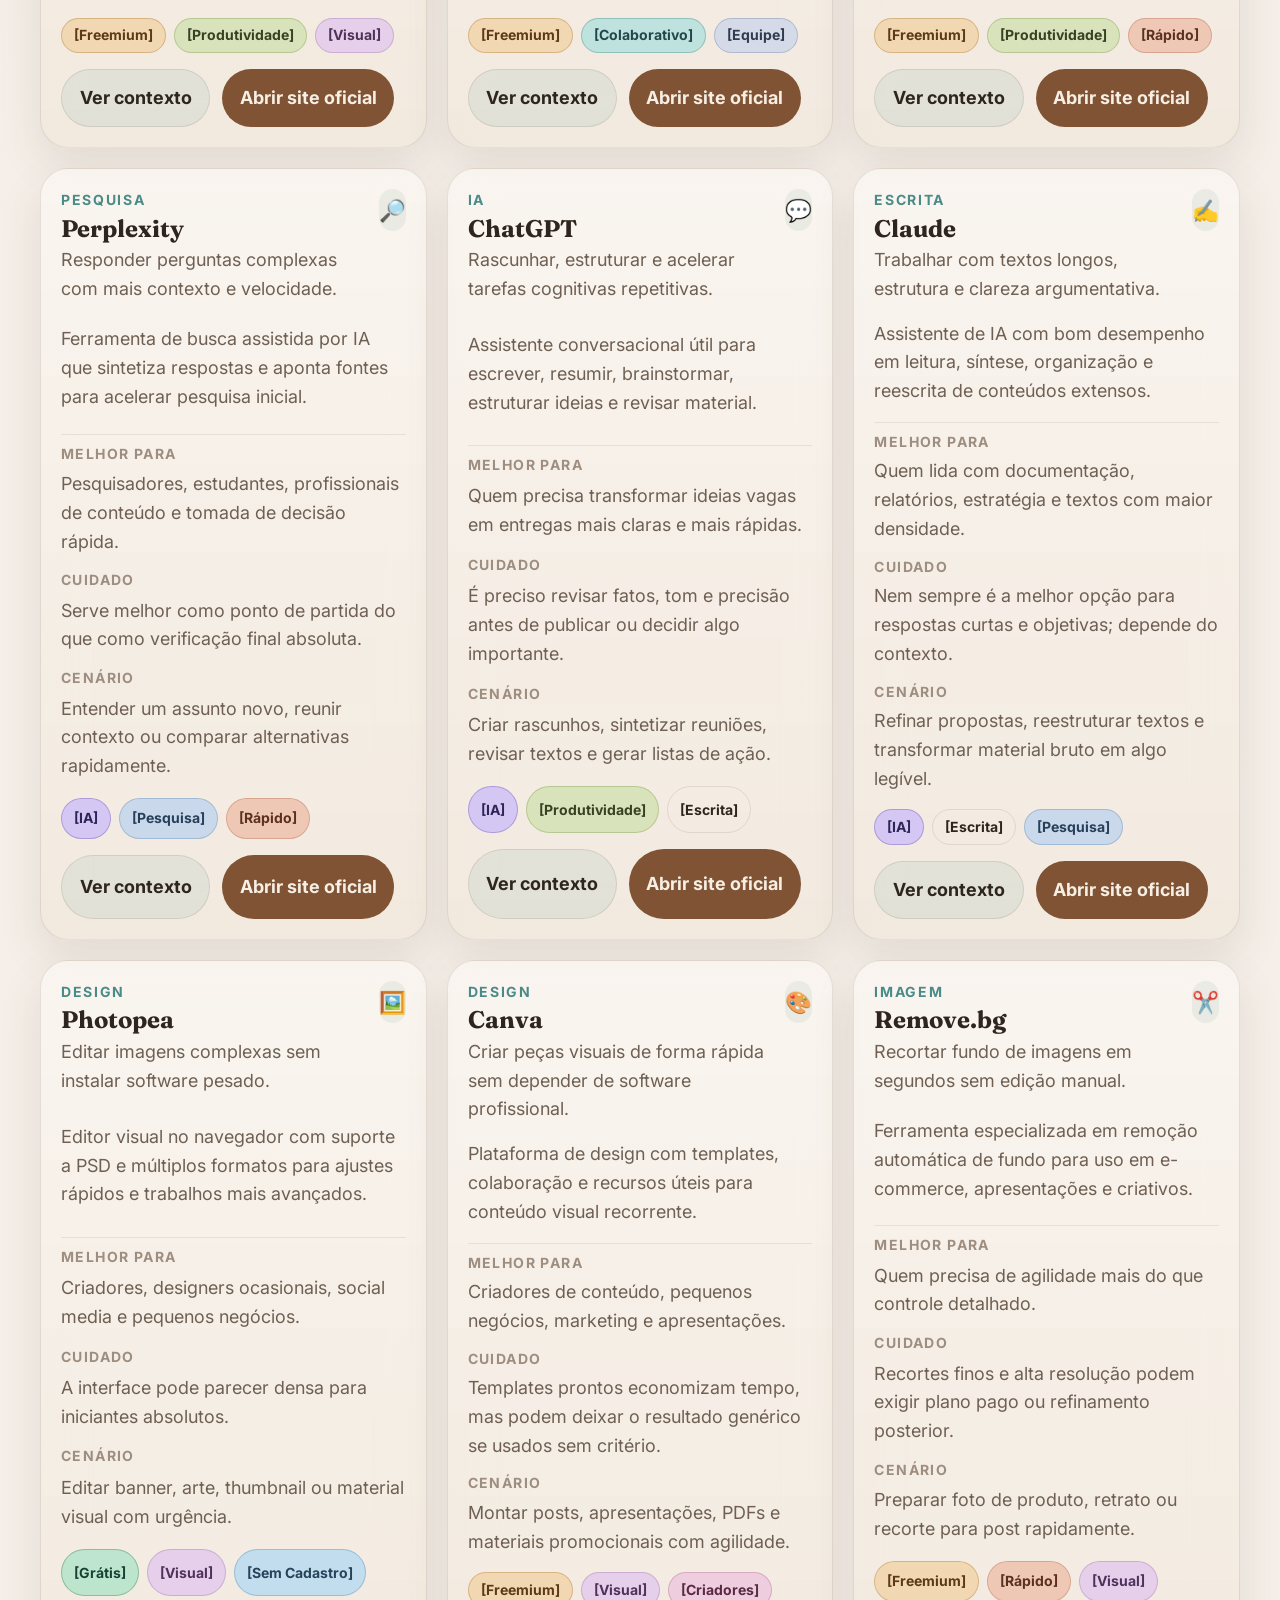
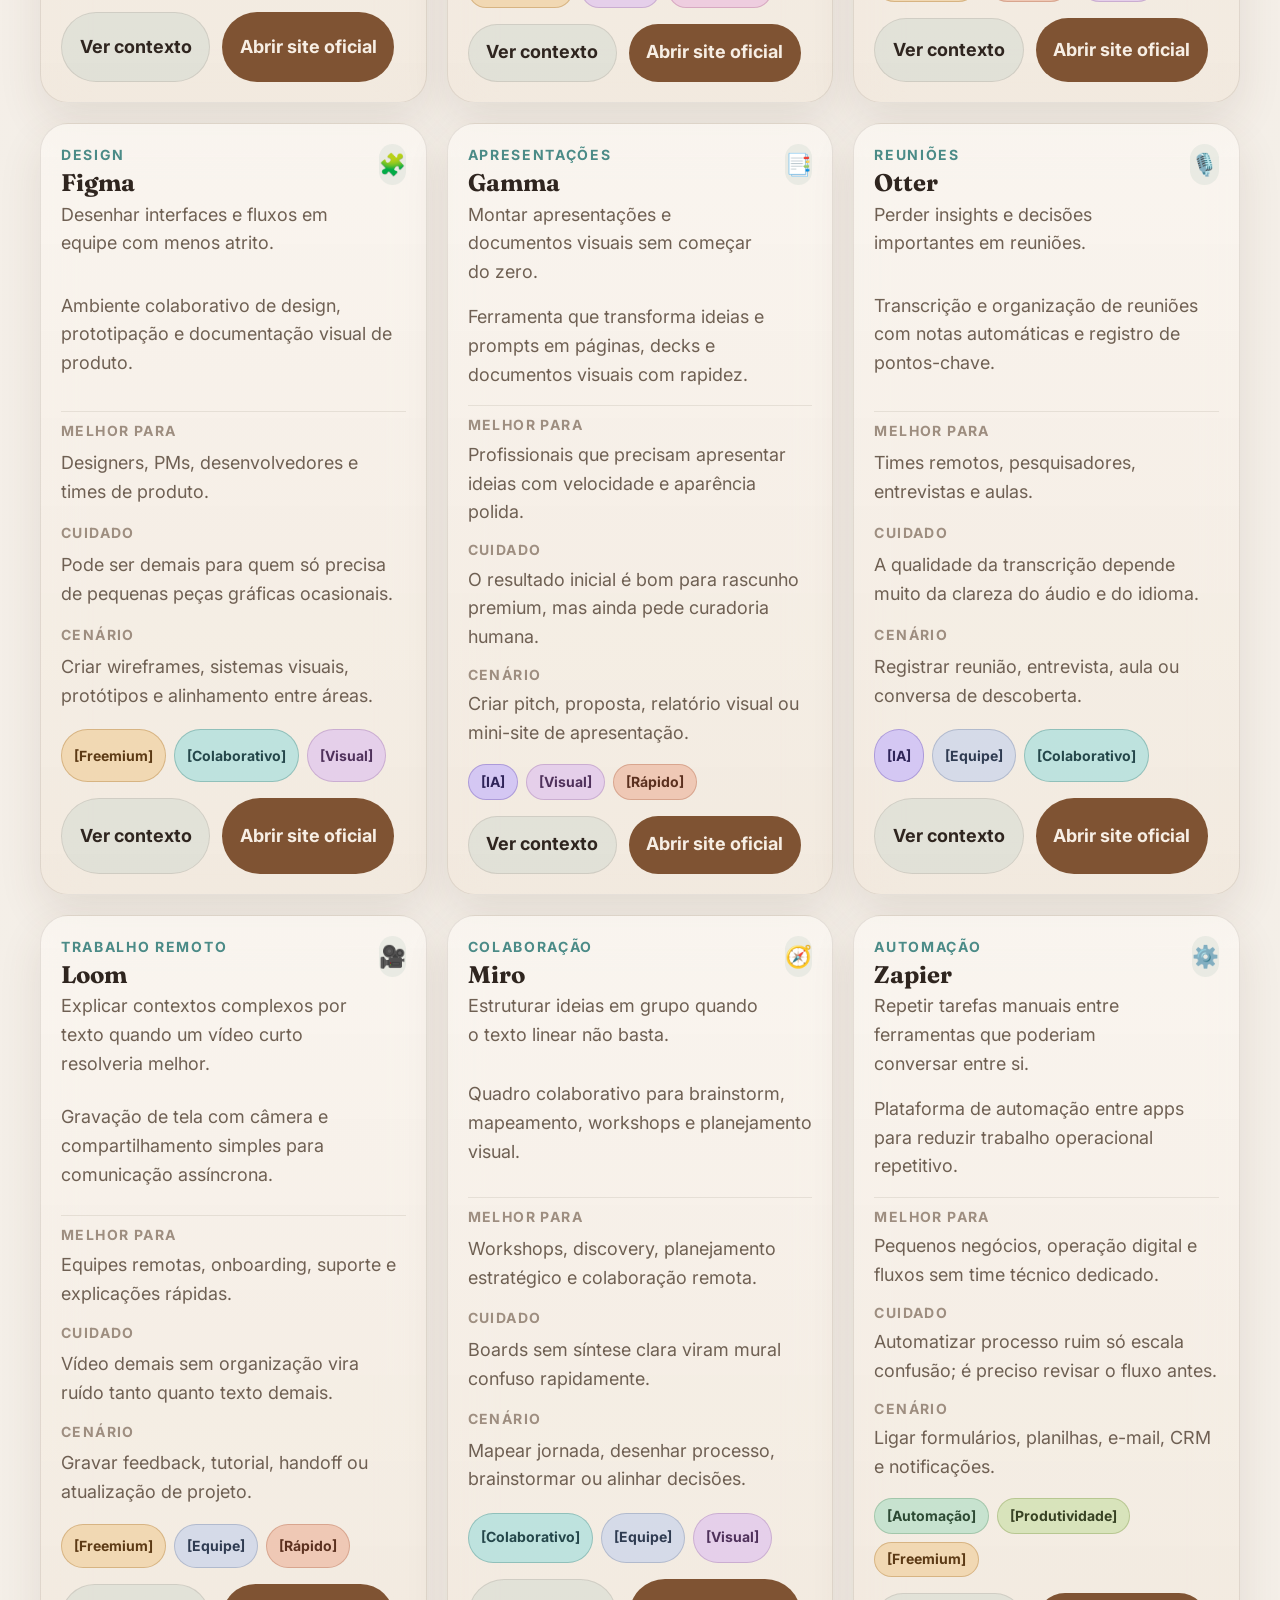
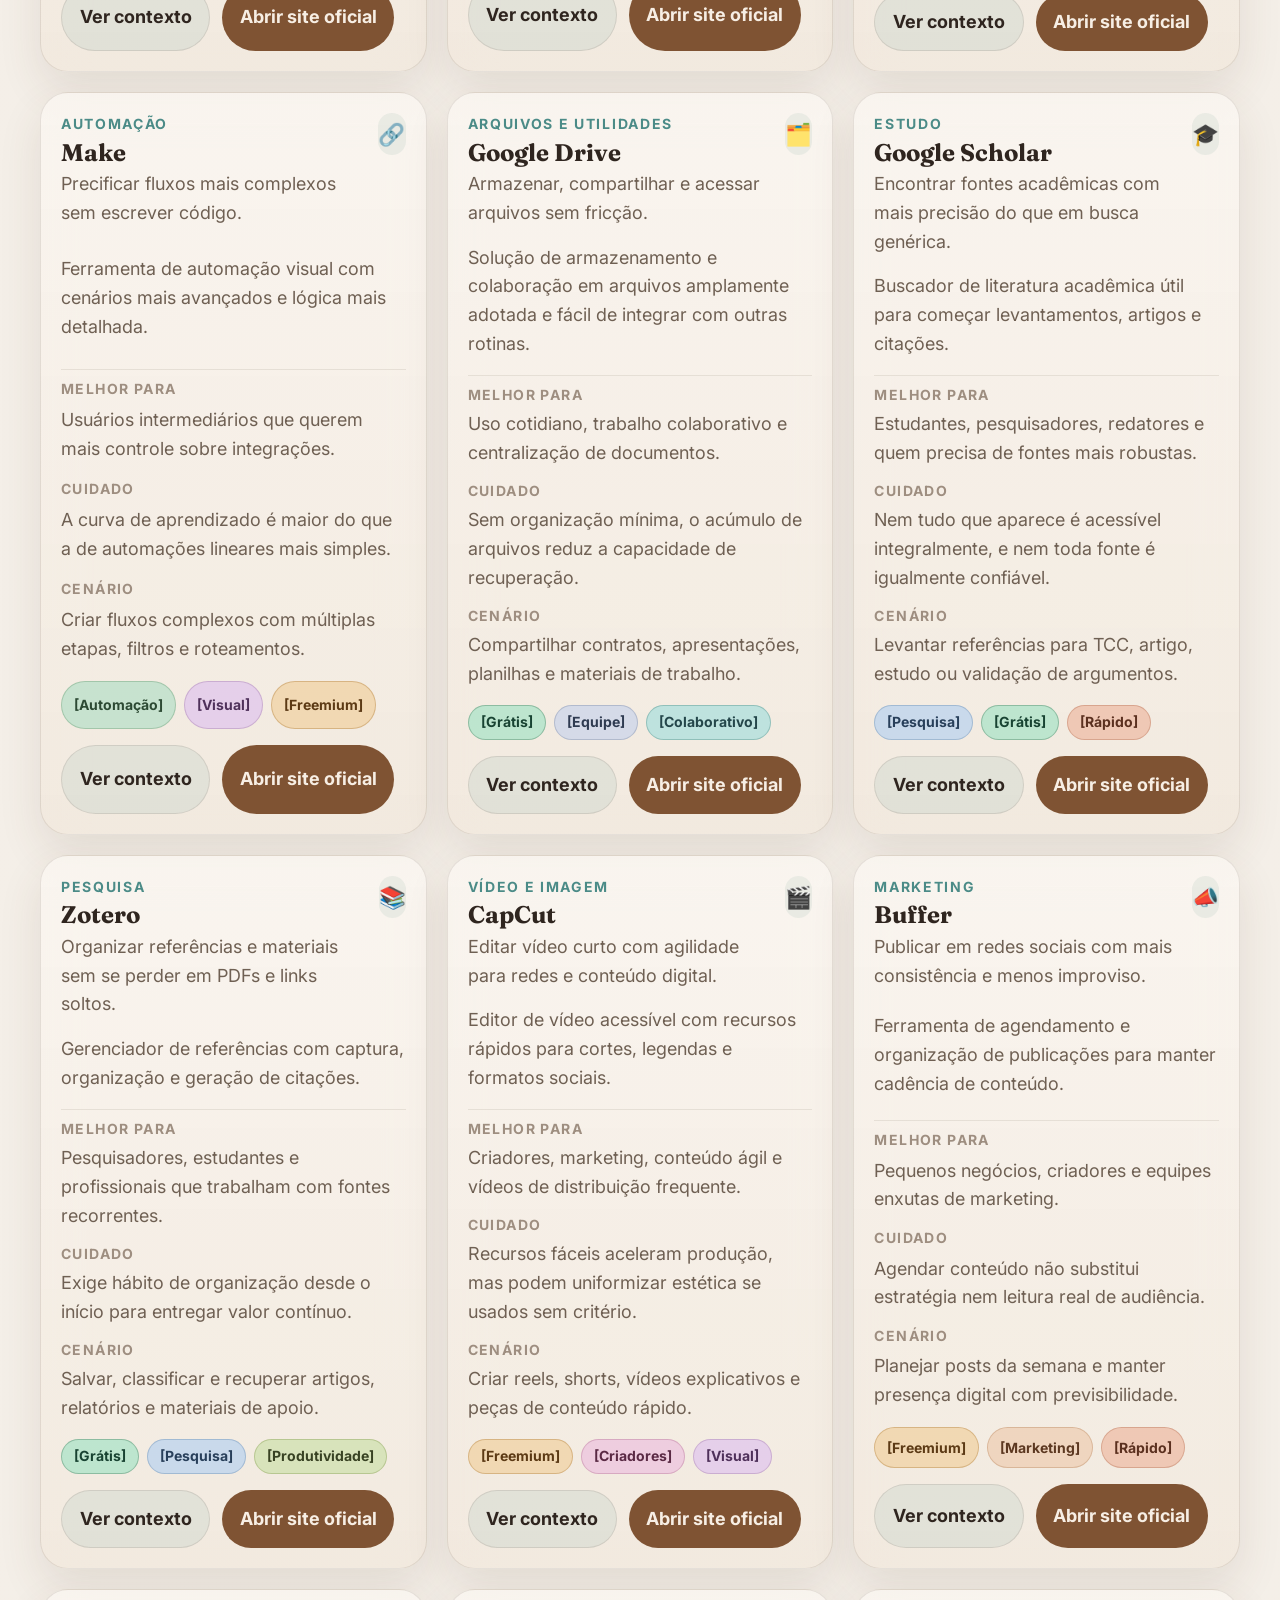
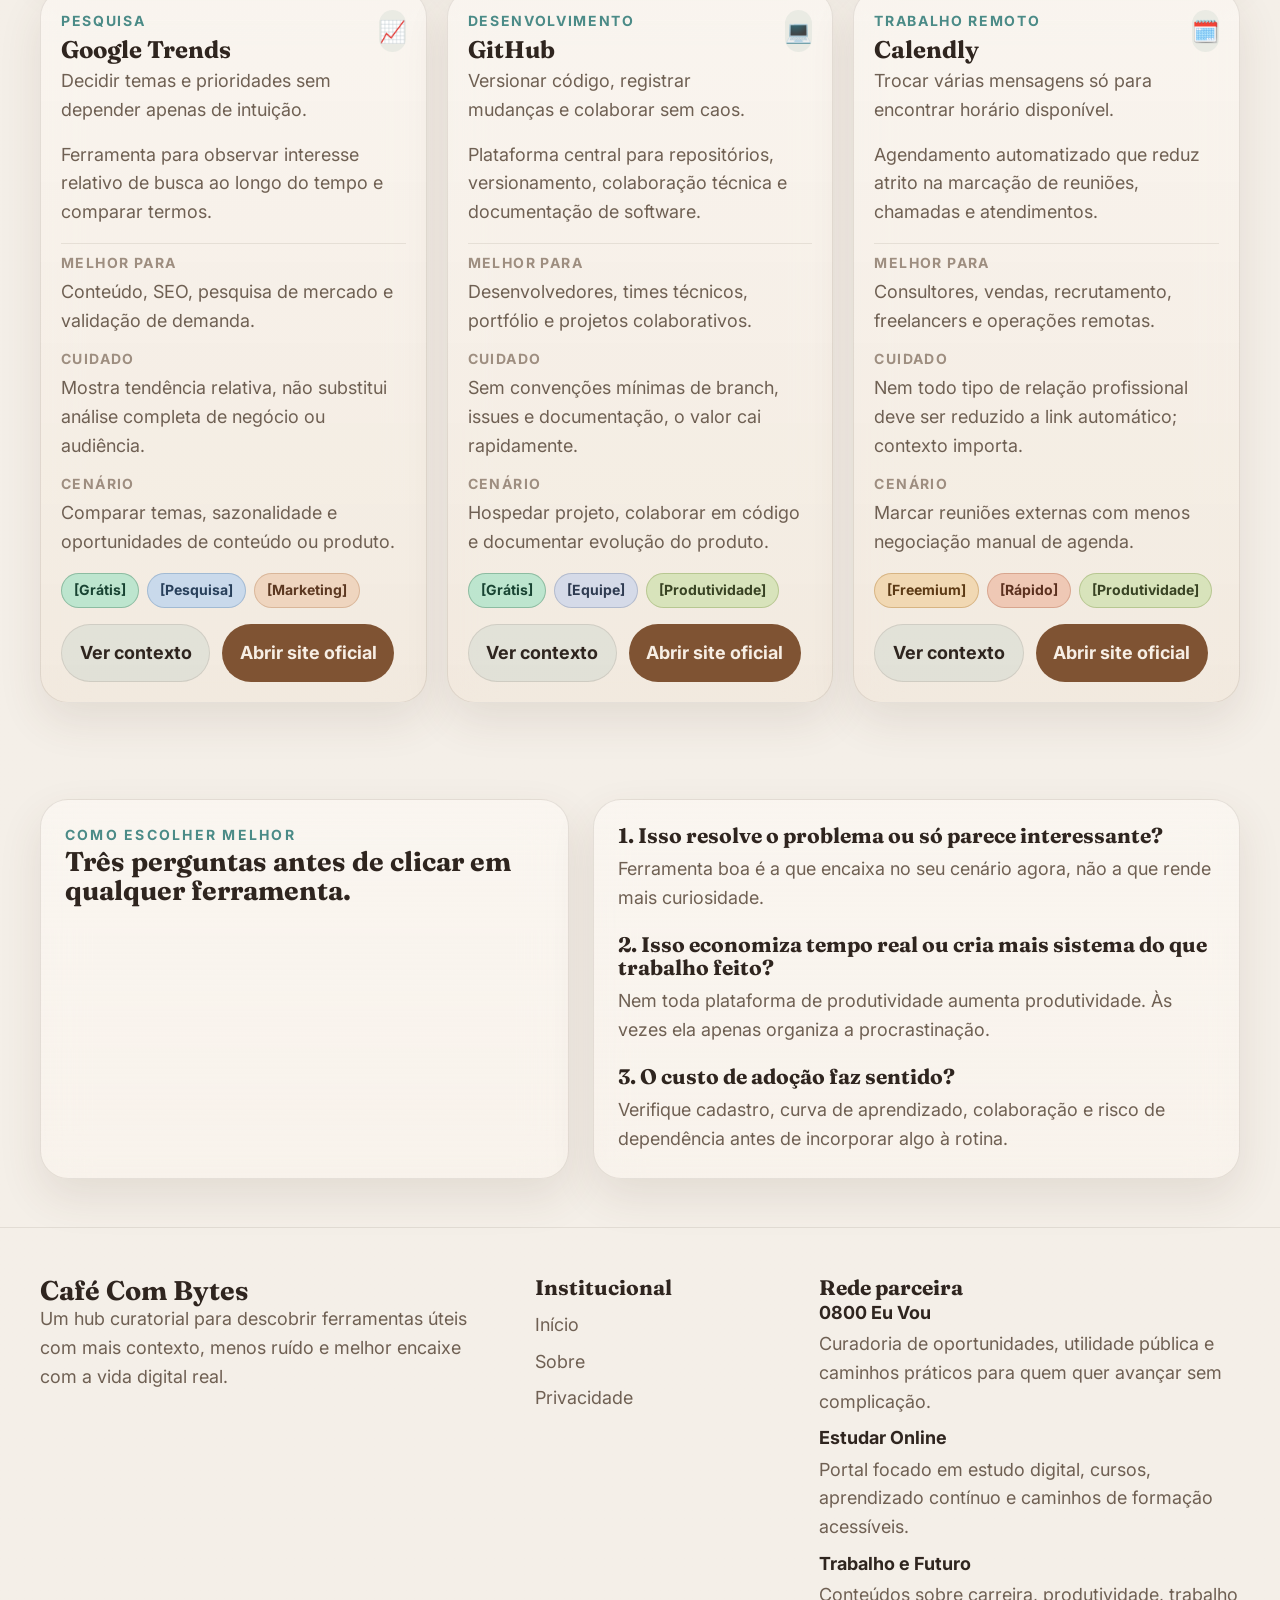
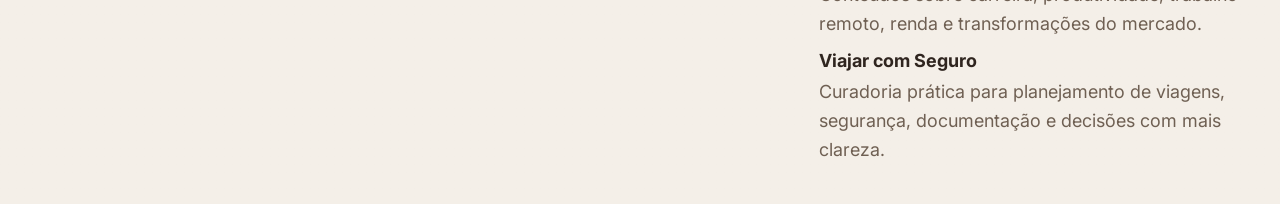
==== commit d4d6d29f: "Update index.html" ====
--- a/index.html
+++ b/index.html
@@ -28,7 +28,16 @@
   <link href="https://fonts.googleapis.com/css2?family=Fraunces:opsz,wght@9..144,500;9..144,600;9..144,700&family=Inter:wght@400;500;600;700;800&display=swap" rel="stylesheet">
 
   <script>
-    (function(w,d,s,l,i){w[l]=w[l]||[];w[l].push({'gtm.start':new Date().getTime(),event:'gtm.js'});var f=d.getElementsByTagName(s)[0],j=d.createElement(s),dl=l!='dataLayer'?'&l='+l:'';j.async=true;j.src='https://www.googletagmanager.com/gtm.js?id='+i+dl;f.parentNode.insertBefore(j,f);})(window,document,'script','dataLayer','GTM-XXXXCB');
+    (function(w,d,s,l,i){
+      w[l]=w[l]||[];
+      w[l].push({'gtm.start':new Date().getTime(),event:'gtm.js'});
+      var f=d.getElementsByTagName(s)[0],
+          j=d.createElement(s),
+          dl=l!='dataLayer'?'&l='+l:'';
+      j.async=true;
+      j.src='https://www.googletagmanager.com/gtm.js?id='+i+dl;
+      f.parentNode.insertBefore(j,f);
+    })(window,document,'script','dataLayer','GTM-XXXXCB');
   </script>
 
   <script async src="https://pagead2.googlesyndication.com/pagead/js/adsbygoogle.js?client=ca-pub-0000000000000000" crossorigin="anonymous"></script>
@@ -282,8 +291,15 @@
     </section>
   </main>
 
-  <div class="modal-backdrop" id="modalBackdrop" hidden>
-    <section class="modal-panel glass-panel" id="toolModal" role="dialog" aria-modal="true" aria-labelledby="modalTitle">
+  <div class="modal-backdrop" id="modalBackdrop" hidden aria-hidden="true">
+    <section
+      class="modal-panel glass-panel"
+      id="toolModal"
+      role="dialog"
+      aria-modal="true"
+      aria-labelledby="modalTitle"
+      tabindex="-1"
+    >
       <button class="modal-close" id="modalClose" type="button" aria-label="Fechar detalhes da ferramenta">×</button>
       <div class="modal-header">
         <p class="eyebrow" id="modalCategory"></p>
--- a/style.css
+++ b/style.css
@@ -1,1063 +1,874 @@
-/* 
-  Art direction: Café com Bytes → Cyber futurista, inspirado em UIs de ficção científica, animes e mangás distópicos.
-  Palette: fundo em azuis e roxos profundos, com acentos neon em ciano e magenta; contrastes altos, sem preto/branco puros.
-  Typography: Orbitron (display, títulos com cara de HUD) + Space Grotesk (body, legível em UI densa).
-  Density: layout relativamente denso, mas com blocos em Glassmorphism e respiro vertical moderado.
-*/
-
-/* Design tokens básicos (type scale já definido na skill) */
-:root {
-  --text-xs:   clamp(0.75rem, 0.7rem + 0.25vw, 0.875rem);
-  --text-sm:   clamp(0.875rem, 0.8rem + 0.35vw, 1rem);
-  --text-base: clamp(1rem, 0.95rem + 0.25vw, 1.125rem);
-  --text-lg:   clamp(1.125rem, 1rem + 0.75vw, 1.5rem);
-  --text-xl:   clamp(1.5rem, 1.2rem + 1.25vw, 2.25rem);
-  --text-2xl:  clamp(2rem, 1.2rem + 2.5vw, 3.5rem);
-  --text-3xl:  clamp(2.5rem, 1rem + 4vw, 5rem);
-  --text-hero: clamp(3rem, 0.5rem + 7vw, 8rem);
-
-  --space-1:  0.25rem;
-  --space-2:  0.5rem;
-  --space-3:  0.75rem;
-  --space-4:  1rem;
-  --space-5:  1.25rem;
-  --space-6:  1.5rem;
-  --space-8:  2rem;
+:root,
+[data-theme="light"] {
+  --text-xs: clamp(0.75rem, 0.7rem + 0.25vw, 0.875rem);
+  --text-sm: clamp(0.875rem, 0.8rem + 0.35vw, 1rem);
+  --text-base: clamp(1rem, 0.96rem + 0.22vw, 1.125rem);
+  --text-lg: clamp(1.125rem, 1rem + 0.75vw, 1.5rem);
+  --text-xl: clamp(1.5rem, 1.2rem + 1.4vw, 2.3rem);
+  --text-2xl: clamp(2rem, 1.3rem + 2.6vw, 3.8rem);
+
+  --space-1: 0.25rem;
+  --space-2: 0.5rem;
+  --space-3: 0.75rem;
+  --space-4: 1rem;
+  --space-5: 1.25rem;
+  --space-6: 1.5rem;
+  --space-8: 2rem;
   --space-10: 2.5rem;
   --space-12: 3rem;
   --space-16: 4rem;
   --space-20: 5rem;
-  --space-24: 6rem;
-  --space-32: 8rem;
-
-  --radius-sm: 0.375rem;
-  --radius-md: 0.5rem;
-  --radius-lg: 0.75rem;
-  --radius-xl: 1.1rem;
-  --radius-full: 9999px;
-
-  --shadow-sm: 0 1px 2px rgba(4, 7, 23, 0.5);
-  --shadow-md: 0 6px 18px rgba(3, 10, 40, 0.55);
-  --shadow-lg: 0 18px 40px rgba(0, 8, 35, 0.7);
-
-  --transition-interactive: 180ms cubic-bezier(0.16, 1, 0.3, 1);
-
-  --content-narrow: 640px;
-  --content-default: 960px;
-  --content-wide: 1200px;
-  --content-full: 100%;
-
-  --font-display: "Orbitron", system-ui, sans-serif;
-  --font-body: "Space Grotesk", system-ui, -apple-system, BlinkMacSystemFont, "Segoe UI", sans-serif;
-}
-
-/* Tema Dark (padrão para cyberpunk) */
-:root,
+
+  --font-display: "Fraunces", Georgia, serif;
+  --font-body: "Inter", "Segoe UI", sans-serif;
+
+  --color-bg: #f4efe8;
+  --color-surface: rgba(252, 248, 243, 0.78);
+  --color-surface-2: rgba(247, 240, 231, 0.92);
+  --color-surface-3: rgba(241, 231, 219, 0.86);
+  --color-border: rgba(103, 88, 72, 0.14);
+  --color-divider: rgba(98, 84, 71, 0.12);
+  --color-text: #2f251f;
+  --color-text-muted: #6f6053;
+  --color-text-faint: #9e8e80;
+  --color-primary: #7f5333;
+  --color-primary-hover: #6d4528;
+  --color-secondary: #4b8b87;
+  --color-secondary-hover: #3a706d;
+  --color-accent: #b27b58;
+  --color-accent-soft: rgba(178, 123, 88, 0.14);
+  --color-highlight: rgba(75, 139, 135, 0.12);
+  --color-panel-overlay: rgba(255, 248, 241, 0.48);
+
+  --shadow-sm: 0 8px 22px rgba(115, 91, 68, 0.08);
+  --shadow-md: 0 18px 44px rgba(88, 67, 48, 0.11);
+  --shadow-lg: 0 24px 60px rgba(79, 61, 45, 0.15);
+
+  --radius-sm: 0.5rem;
+  --radius-md: 0.85rem;
+  --radius-lg: 1.25rem;
+  --radius-xl: 1.75rem;
+  --radius-full: 999px;
+
+  --content-width: 1200px;
+  --transition: 180ms cubic-bezier(0.16, 1, 0.3, 1);
+}
+
 [data-theme="dark"] {
-  --color-bg: #05081a;
-  --color-surface: rgba(11, 18, 46, 0.85);
-  --color-surface-2: rgba(16, 24, 60, 0.9);
-  --color-surface-offset: rgba(12, 30, 80, 0.9);
-  --color-surface-offset-2: rgba(31, 27, 72, 0.95);
-  --color-surface-dynamic: rgba(19, 33, 89, 0.9);
-
-  --color-border: rgba(103, 133, 196, 0.35);
-  --color-divider: rgba(94, 118, 179, 0.4);
-
-  --color-text: #e2e6ff;
-  --color-text-muted: #91a0d8;
-  --color-text-faint: #5e6998;
-  --color-text-inverse: #101322;
-
-  --color-primary: #38fbdb;
-  --color-primary-hover: #27cbb0;
-  --color-primary-active: #1f9d8a;
-  --color-primary-highlight: rgba(56, 251, 219, 0.18);
-
-  --color-secondary: #fc0ff5;
-  --color-secondary-hover: #dd0ada;
-  --color-secondary-active: #b009b1;
-  --color-secondary-highlight: rgba(252, 15, 245, 0.16);
-
-  --color-accent-purple: #8e52f5;
-  --color-accent-purple-highlight: rgba(142, 82, 245, 0.2);
-
-  --color-warning: #ffae42;
-  --color-error: #ff4c7f;
-  --color-success: #6fffa3;
-
-  --glass-border: rgba(255, 255, 255, 0.16);
-  --glass-bg: rgba(7, 15, 37, 0.7);
-  --glass-bg-strong: rgba(7, 15, 37, 0.9);
-}
-
-/* Tema Light (modo café da manhã) */
-[data-theme="light"] {
-  --color-bg: #eff0fb;
-  --color-surface: rgba(255, 255, 255, 0.8);
-  --color-surface-2: rgba(248, 248, 255, 0.96);
-  --color-surface-offset: rgba(235, 239, 255, 0.96);
-  --color-surface-offset-2: rgba(228, 232, 252, 0.98);
-  --color-surface-dynamic: rgba(219, 225, 255, 0.96);
-
-  --color-border: rgba(53, 68, 136, 0.18);
-  --color-divider: rgba(63, 82, 150, 0.2);
-
-  --color-text: #171b33;
-  --color-text-muted: #4f587c;
-  --color-text-faint: #8b94b8;
-  --color-text-inverse: #f4f6ff;
-
-  --color-primary: #0bb0a1;
-  --color-primary-hover: #089485;
-  --color-primary-active: #06786c;
-  --color-primary-highlight: rgba(8, 148, 133, 0.12);
-
-  --color-secondary: #b41ad7;
-  --color-secondary-hover: #9514b4;
-  --color-secondary-active: #711089;
-  --color-secondary-highlight: rgba(180, 26, 215, 0.12);
-
-  --color-accent-purple: #6a3ee0;
-  --color-accent-purple-highlight: rgba(106, 62, 224, 0.16);
-
-  --color-warning: #cc7b13;
-  --color-error: #d12b5e;
-  --color-success: #1f9d5c;
-
-  --glass-border: rgba(18, 25, 77, 0.22);
-  --glass-bg: rgba(250, 251, 255, 0.86);
-  --glass-bg-strong: rgba(246, 247, 255, 0.96);
-}
-
-/* base.css */
+  --color-bg: #1e1915;
+  --color-surface: rgba(42, 34, 29, 0.72);
+  --color-surface-2: rgba(49, 39, 33, 0.88);
+  --color-surface-3: rgba(57, 45, 38, 0.9);
+  --color-border: rgba(220, 198, 176, 0.12);
+  --color-divider: rgba(215, 190, 166, 0.1);
+  --color-text: #efe5da;
+  --color-text-muted: #c5b6a6;
+  --color-text-faint: #998777;
+  --color-primary: #c28a62;
+  --color-primary-hover: #d79b71;
+  --color-secondary: #73b7b0;
+  --color-secondary-hover: #8acac4;
+  --color-accent: #9a6a47;
+  --color-accent-soft: rgba(194, 138, 98, 0.16);
+  --color-highlight: rgba(115, 183, 176, 0.14);
+  --color-panel-overlay: rgba(69, 54, 44, 0.42);
+
+  --shadow-sm: 0 8px 22px rgba(10, 8, 6, 0.24);
+  --shadow-md: 0 18px 44px rgba(8, 6, 5, 0.34);
+  --shadow-lg: 0 24px 60px rgba(6, 5, 4, 0.42);
+}
+
+@media (prefers-color-scheme: dark) {
+  :root:not([data-theme="light"]) {
+    --color-bg: #1e1915;
+    --color-surface: rgba(42, 34, 29, 0.72);
+    --color-surface-2: rgba(49, 39, 33, 0.88);
+    --color-surface-3: rgba(57, 45, 38, 0.9);
+    --color-border: rgba(220, 198, 176, 0.12);
+    --color-divider: rgba(215, 190, 166, 0.1);
+    --color-text: #efe5da;
+    --color-text-muted: #c5b6a6;
+    --color-text-faint: #998777;
+    --color-primary: #c28a62;
+    --color-primary-hover: #d79b71;
+    --color-secondary: #73b7b0;
+    --color-secondary-hover: #8acac4;
+    --color-accent: #9a6a47;
+    --color-accent-soft: rgba(194, 138, 98, 0.16);
+    --color-highlight: rgba(115, 183, 176, 0.14);
+    --color-panel-overlay: rgba(69, 54, 44, 0.42);
+  }
+}
+
 *,
 *::before,
 *::after {
   box-sizing: border-box;
+}
+
+html {
+  scroll-behavior: smooth;
+  text-size-adjust: none;
+}
+
+body {
   margin: 0;
-  padding: 0;
-}
-
-html {
-  -moz-text-size-adjust: none;
-  -webkit-text-size-adjust: none;
-  text-size-adjust: none;
-  -webkit-font-smoothing: antialiased;
-  -moz-osx-font-smoothing: grayscale;
-  text-rendering: optimizeLegibility;
-  scroll-behavior: smooth;
-  hanging-punctuation: first last;
-  scroll-padding-top: var(--space-16);
-}
-
-body {
-  min-height: 100dvh;
+  min-height: 100vh;
+  font-family: var(--font-body);
+  font-size: var(--text-base);
   line-height: 1.6;
-  font-family: var(--font-body, system-ui, sans-serif);
-  font-size: var(--text-base);
   color: var(--color-text);
-  background-color: var(--color-bg);
-  background-image:
-    radial-gradient(circle at 0% 0%, rgba(252, 15, 245, 0.15) 0, transparent 55%),
-    radial-gradient(circle at 100% 100%, rgba(56, 251, 219, 0.12) 0, transparent 55%),
-    radial-gradient(circle at 0% 100%, rgba(142, 82, 245, 0.18) 0, transparent 60%),
-    linear-gradient(145deg, #05081a, #060b23 40%, #0a1028 60%, #101334);
+  background:
+    radial-gradient(circle at top left, rgba(178, 123, 88, 0.15), transparent 34%),
+    radial-gradient(circle at top right, rgba(75, 139, 135, 0.12), transparent 32%),
+    linear-gradient(180deg, color-mix(in oklab, var(--color-bg) 88%, var(--color-accent-soft)) 0%, var(--color-bg) 100%);
 }
 
 img,
-picture,
-video,
-canvas,
 svg {
   display: block;
   max-width: 100%;
-  height: auto;
-}
-
-ul[role="list"],
-ol[role="list"] {
-  list-style: none;
-}
-
+}
+
+button,
 input,
-button,
 textarea,
 select {
   font: inherit;
   color: inherit;
 }
 
+button {
+  border: 0;
+  background: none;
+  cursor: pointer;
+}
+
+a {
+  color: inherit;
+  text-decoration: none;
+}
+
 h1,
 h2,
 h3,
-h4,
-h5,
-h6 {
-  text-wrap: balance;
-  line-height: 1.15;
+h4 {
+  margin: 0;
+  line-height: 1.1;
   font-family: var(--font-display);
 }
 
-p,
-li,
-figcaption {
-  text-wrap: pretty;
-  max-width: 72ch;
-}
-
-::selection {
-  background: rgba(56, 251, 219, 0.25);
-  color: var(--color-text);
+p {
+  margin: 0;
+}
+
+ul[role="list"] {
+  margin: 0;
+  padding: 0;
+  list-style: none;
 }
 
 :focus-visible {
   outline: 2px solid var(--color-secondary);
   outline-offset: 3px;
-  border-radius: var(--radius-sm);
-}
-
-@media (prefers-reduced-motion: reduce) {
-  *,
-  *::before,
-  *::after {
-    animation-duration: 0.01ms !important;
-    animation-iteration-count: 1 !important;
-    transition-duration: 0.01ms !important;
-    scroll-behavior: auto !important;
-  }
-}
-
-button {
-  cursor: pointer;
-  background: none;
-  border: none;
-}
-
-table {
-  border-collapse: collapse;
-  width: 100%;
-}
-
-a,
-button,
-[role="button"],
-[role="link"],
-input,
-textarea,
-select {
-  transition:
-    color var(--transition-interactive),
-    background var(--transition-interactive),
-    border-color var(--transition-interactive),
-    box-shadow var(--transition-interactive),
-    transform 140ms ease-out;
-}
-
-/* Utilidades e layout global */
+  border-radius: 0.4rem;
+}
+
 .skip-link {
   position: absolute;
-  left: 50%;
-  transform: translate(-50%, -120%);
-  padding: var(--space-2) var(--space-4);
+  left: 1rem;
+  top: -3rem;
+  z-index: 999;
+  background: var(--color-primary);
+  color: #f8f1e8;
+  padding: 0.7rem 1rem;
   border-radius: var(--radius-full);
-  background: var(--color-secondary);
-  color: var(--color-text-inverse);
-  z-index: 1000;
-}
-.skip-link:focus-visible {
-  transform: translate(-50%, 10%);
+  transition: top var(--transition);
+}
+
+.skip-link:focus {
+  top: 1rem;
+}
+
+.container {
+  width: min(calc(100% - 2rem), var(--content-width));
+  margin-inline: auto;
 }
 
 .site-header {
   position: sticky;
   top: 0;
-  z-index: 50;
+  z-index: 60;
+  background: color-mix(in oklab, var(--color-bg) 68%, transparent);
   backdrop-filter: blur(18px);
-  background: linear-gradient(
-      to bottom,
-      rgba(5, 8, 26, 0.92),
-      rgba(5, 8, 26, 0.75),
-      transparent
-    );
-  border-bottom: 1px solid rgba(82, 109, 179, 0.4);
+  border-bottom: 1px solid var(--color-divider);
 }
 
 .header-inner {
-  max-width: var(--content-wide);
-  margin-inline: auto;
-  padding: var(--space-3) var(--space-4);
-  display: flex;
+  display: grid;
+  grid-template-columns: auto 1fr auto;
   align-items: center;
-  justify-content: space-between;
   gap: var(--space-4);
+  min-height: 5.3rem;
 }
 
 .brand {
-  display: flex;
+  display: inline-flex;
   align-items: center;
   gap: var(--space-3);
-  text-decoration: none;
-  color: inherit;
-}
-
-.brand-mark {
+}
+
+.brand-logo {
+  width: 3.5rem;
+  height: 3.5rem;
+  border-radius: 1rem;
+  padding: 0.35rem;
+  background: linear-gradient(135deg, color-mix(in oklab, var(--color-surface-2) 76%, transparent), color-mix(in oklab, var(--color-panel-overlay) 70%, transparent));
+  border: 1px solid var(--color-border);
+  box-shadow: var(--shadow-sm);
+}
+
+.logo-svg {
+  width: 100%;
+  height: 100%;
+  color: var(--color-text);
+}
+
+.brand-copy {
+  display: flex;
+  flex-direction: column;
+  gap: 0.1rem;
+}
+
+.brand-name {
+  font-size: var(--text-lg);
+  font-family: var(--font-display);
+  font-weight: 700;
+}
+
+.brand-tagline {
+  font-size: var(--text-xs);
+  color: var(--color-text-muted);
+}
+
+.main-nav {
+  display: flex;
+  justify-content: center;
+  gap: var(--space-4);
+}
+
+.nav-link {
+  font-size: var(--text-sm);
+  color: var(--color-text-muted);
+  transition: color var(--transition);
+}
+
+.nav-link:hover,
+.nav-link:focus-visible {
+  color: var(--color-text);
+}
+
+.header-actions {
+  display: flex;
+  gap: var(--space-2);
+}
+
+.icon-control {
+  min-width: 2.8rem;
+  min-height: 2.8rem;
   display: inline-flex;
   align-items: center;
   justify-content: center;
-  padding: var(--space-1);
+  border-radius: var(--radius-full);
+  background: color-mix(in oklab, var(--color-surface-2) 86%, transparent);
+  border: 1px solid var(--color-border);
+  box-shadow: var(--shadow-sm);
+}
+
+.hero {
+  padding: clamp(3rem, 8vw, 6rem) 0 var(--space-12);
+}
+
+.hero-grid {
+  display: grid;
+  grid-template-columns: 1.3fr 0.8fr;
+  gap: var(--space-8);
+  align-items: stretch;
+}
+
+.hero-copy-block {
+  display: flex;
+  flex-direction: column;
+  gap: var(--space-5);
+}
+
+.eyebrow {
+  font-size: var(--text-xs);
+  letter-spacing: 0.16em;
+  text-transform: uppercase;
+  color: var(--color-secondary);
+  font-weight: 700;
+}
+
+.hero h1 {
+  font-size: var(--text-2xl);
+  max-width: 14ch;
+}
+
+.hero-description {
+  max-width: 58ch;
+  color: var(--color-text-muted);
+  font-size: var(--text-lg);
+}
+
+.glass-panel {
+  background:
+    linear-gradient(180deg, color-mix(in oklab, var(--color-surface) 88%, transparent), color-mix(in oklab, var(--color-panel-overlay) 84%, transparent));
+  border: 1px solid var(--color-border);
+  border-radius: var(--radius-xl);
+  box-shadow: var(--shadow-md);
+  backdrop-filter: blur(24px);
+}
+
+.search-panel {
+  padding: var(--space-5);
+  display: flex;
+  flex-direction: column;
+  gap: var(--space-4);
+}
+
+.search-label {
+  font-size: var(--text-sm);
+  font-weight: 700;
+}
+
+.search-row {
+  display: grid;
+  grid-template-columns: 1fr auto;
+  gap: var(--space-3);
+}
+
+.search-row input {
+  min-height: 3.35rem;
+  padding: 0 1rem;
+  border-radius: var(--radius-md);
+  border: 1px solid var(--color-border);
+  background: color-mix(in oklab, var(--color-surface-2) 90%, transparent);
+}
+
+.search-actions {
+  display: flex;
+  flex-wrap: wrap;
+  gap: var(--space-3);
+}
+
+.search-note {
+  color: var(--color-text-faint);
+  font-size: var(--text-sm);
+}
+
+.hero-panel {
+  padding: var(--space-5);
+  display: flex;
+  align-items: center;
+}
+
+.metric-stack {
+  display: grid;
+  gap: var(--space-3);
+  width: 100%;
+}
+
+.metric-card {
+  padding: var(--space-4);
   border-radius: var(--radius-lg);
-  background: radial-gradient(circle at 0 0, rgba(56, 251, 219, 0.25), transparent 55%),
-              radial-gradient(circle at 100% 100%, rgba(252, 15, 245, 0.2), transparent 60%),
-              rgba(6, 11, 32, 0.98);
-  box-shadow:
-    0 0 0 1px rgba(110, 149, 230, 0.45),
-    0 10px 30px rgba(4, 8, 24, 0.8);
-}
-
-.logo-svg {
-  width: 148px;
-  height: auto;
-}
-
-.brand-text {
+  background: color-mix(in oklab, var(--color-surface-2) 88%, transparent);
+  border: 1px solid var(--color-border);
+}
+
+.metric-label {
+  display: inline-block;
+  margin-bottom: var(--space-2);
+  font-size: var(--text-xs);
+  color: var(--color-text-muted);
+  text-transform: uppercase;
+  letter-spacing: 0.12em;
+}
+
+.section {
+  padding: var(--space-12) 0;
+}
+
+.section-heading {
   display: flex;
   flex-direction: column;
-  gap: 0;
-}
-
-.brand-title {
-  font-family: var(--font-display);
-  font-weight: 600;
-  letter-spacing: 0.08em;
+  gap: var(--space-3);
+  margin-bottom: var(--space-6);
+}
+
+.section-heading-inline {
+  display: grid;
+  grid-template-columns: 1fr minmax(260px, 380px);
+  align-items: end;
+  gap: var(--space-6);
+}
+
+.section-heading h2 {
+  font-size: var(--text-xl);
+  max-width: 18ch;
+}
+
+.section-support {
+  color: var(--color-text-muted);
+}
+
+.two-column-editorial {
+  display: grid;
+  grid-template-columns: 0.9fr 1.1fr;
+  gap: var(--space-8);
+  align-items: start;
+}
+
+.editorial-prose {
+  padding: var(--space-6);
+  display: grid;
+  gap: var(--space-4);
+}
+
+.editorial-prose p {
+  color: var(--color-text-muted);
+}
+
+.bento-grid {
+  display: grid;
+  grid-template-columns: repeat(4, minmax(0, 1fr));
+  grid-auto-rows: minmax(138px, auto);
+  gap: var(--space-4);
+}
+
+.bento-card {
+  text-align: left;
+  padding: var(--space-4);
+  border-radius: var(--radius-lg);
+  border: 1px solid var(--color-border);
+  background:
+    linear-gradient(180deg, color-mix(in oklab, var(--color-surface-2) 90%, transparent), color-mix(in oklab, var(--color-surface-3) 86%, transparent));
+  backdrop-filter: blur(20px);
+  box-shadow: var(--shadow-sm);
+  display: flex;
+  flex-direction: column;
+  gap: var(--space-2);
+  justify-content: flex-end;
+  transition: transform var(--transition), border-color var(--transition), box-shadow var(--transition);
+}
+
+.bento-card strong {
+  font-size: var(--text-base);
+}
+
+.bento-card small {
+  font-size: var(--text-sm);
+  color: var(--color-text-muted);
+}
+
+.bento-kicker {
+  color: var(--color-secondary);
+  font-size: var(--text-xs);
+  font-weight: 700;
   text-transform: uppercase;
-  font-size: var(--text-sm);
-}
-
-.brand-subtitle {
-  font-size: var(--text-xs);
-  color: var(--color-text-muted);
-}
-
-.main-nav {
-  display: flex;
-  align-items: center;
+  letter-spacing: 0.12em;
+}
+
+.bento-card:hover,
+.bento-card:focus-visible,
+.bento-card.is-active {
+  transform: translateY(-2px);
+  border-color: color-mix(in oklab, var(--color-secondary) 34%, var(--color-border));
+  box-shadow: var(--shadow-md);
+}
+
+.bento-card-large {
+  grid-column: span 2;
+  grid-row: span 2;
+}
+
+.chip-row {
+  display: flex;
+  flex-wrap: wrap;
   gap: var(--space-2);
-}
-
-.nav-link {
-  font-size: var(--text-sm);
-  text-decoration: none;
-  padding: var(--space-2) var(--space-3);
-  color: var(--color-text-muted);
+  margin-top: var(--space-6);
+}
+
+.chip {
+  padding: 0.75rem 1rem;
   border-radius: var(--radius-full);
-}
-.nav-link:hover {
-  color: var(--color-primary);
-  background: rgba(56, 251, 219, 0.06);
-}
-
-.icon-button {
+  background: color-mix(in oklab, var(--color-surface-2) 88%, transparent);
+  border: 1px solid var(--color-border);
+  color: var(--color-text-muted);
+  transition: all var(--transition);
+}
+
+.chip.is-active,
+.chip:hover,
+.chip:focus-visible {
+  background: color-mix(in oklab, var(--color-highlight) 82%, var(--color-surface-2));
+  color: var(--color-text);
+  border-color: color-mix(in oklab, var(--color-secondary) 34%, var(--color-border));
+}
+
+.cards-grid {
+  display: grid;
+  grid-template-columns: repeat(auto-fill, minmax(min(320px, 100%), 1fr));
+  gap: var(--space-5);
+}
+
+.tool-card {
+  display: grid;
+  gap: var(--space-4);
+  padding: var(--space-5);
+  border-radius: var(--radius-xl);
+  background:
+    linear-gradient(180deg, color-mix(in oklab, var(--color-surface) 88%, transparent), color-mix(in oklab, var(--color-surface-3) 84%, transparent));
+  border: 1px solid var(--color-border);
+  backdrop-filter: blur(22px);
+  box-shadow: var(--shadow-md);
+}
+
+.tool-header {
+  display: flex;
+  justify-content: space-between;
+  gap: var(--space-3);
+  align-items: start;
+}
+
+.tool-title-group {
+  display: grid;
+  gap: var(--space-1);
+}
+
+.tool-emoji {
+  width: 2.6rem;
+  height: 2.6rem;
   display: inline-flex;
   align-items: center;
   justify-content: center;
-  min-width: 2.4rem;
-  min-height: 2.4rem;
-  border-radius: var(--radius-full);
-  border: 1px solid rgba(126, 157, 235, 0.4);
-  background: radial-gradient(circle at 30% 0, rgba(56, 251, 219, 0.18), transparent 60%),
-              rgba(5, 10, 32, 0.95);
-  color: var(--color-text);
-  box-shadow:
-    0 0 0 1px rgba(35, 64, 134, 0.6),
-    0 6px 16px rgba(1, 6, 25, 0.9);
-}
-.icon-button:hover {
-  transform: translateY(-1px);
-  box-shadow:
-    0 0 0 1px rgba(56, 251, 219, 0.38),
-    0 12px 26px rgba(0, 10, 28, 0.95);
-}
-.icon-button:active {
-  transform: translateY(0);
-  box-shadow:
-    0 0 0 1px rgba(56, 251, 219, 0.35),
-    0 4px 18px rgba(0, 10, 28, 0.9);
-}
-
-.site-main {
-  max-width: var(--content-wide);
-  margin-inline: auto;
-  padding-inline: var(--space-4);
-  padding-block: var(--space-8) var(--space-16);
-}
-
-/* Hero */
-.hero {
-  display: grid;
-  grid-template-columns: minmax(0, 1.5fr) minmax(0, 1fr);
-  gap: var(--space-6);
-  margin-bottom: var(--space-12);
-}
-
-.hero-inner {
-  display: contents;
-}
-
-.hero-copy {
-  display: flex;
-  flex-direction: column;
-  gap: var(--space-4);
-}
-
-.hero-kicker {
+  border-radius: 0.95rem;
+  background: color-mix(in oklab, var(--color-highlight) 72%, var(--color-surface-2));
+  font-size: 1.35rem;
+}
+
+.tool-category {
+  color: var(--color-secondary);
   font-size: var(--text-xs);
-  letter-spacing: 0.3em;
   text-transform: uppercase;
-  color: var(--color-text-muted);
-}
-
-.hero-title {
-  font-size: var(--text-2xl);
-  text-shadow:
-    0 0 12px rgba(56, 251, 219, 0.16),
-    0 0 24px rgba(252, 15, 245, 0.12);
-}
-
-.hero-subtitle {
-  color: var(--color-text-muted);
-  font-size: var(--text-base);
-}
-
-/* Search form */
-.search-form {
-  margin-top: var(--space-4);
-  padding: var(--space-4);
-  border-radius: var(--radius-xl);
-  background: var(--glass-bg);
-  border: 1px solid var(--glass-border);
-  box-shadow: var(--shadow-md);
-  backdrop-filter: blur(18px) saturate(130%);
-}
-
-.search-label {
+  letter-spacing: 0.12em;
+  font-weight: 700;
+}
+
+.tool-name {
+  font-size: var(--text-lg);
+}
+
+.tool-dor,
+.tool-description,
+.tool-meta p {
+  color: var(--color-text-muted);
+}
+
+.tool-meta {
+  display: grid;
+  gap: var(--space-3);
+  padding-top: var(--space-2);
+  border-top: 1px solid var(--color-divider);
+}
+
+.tool-meta-block {
+  display: grid;
+  gap: 0.25rem;
+}
+
+.tool-meta-label {
   font-size: var(--text-xs);
-  letter-spacing: 0.16em;
   text-transform: uppercase;
-  color: var(--color-text-muted);
-  margin-bottom: var(--space-2);
-  display: block;
-}
-
-.search-input-row {
+  letter-spacing: 0.1em;
+  color: var(--color-text-faint);
+  font-weight: 700;
+}
+
+.tag-list {
   display: flex;
   flex-wrap: wrap;
-  gap: var(--space-3);
-  align-items: stretch;
-  margin-bottom: var(--space-3);
-}
-
-.search-input {
-  flex: 1 1 260px;
-  min-width: 0;
-  padding: var(--space-3) var(--space-3);
-  border-radius: var(--radius-md);
-  border: 1px solid rgba(125, 151, 232, 0.5);
-  background: rgba(6, 11, 35, 0.96);
-  color: var(--color-text);
-  box-shadow:
-    inset 0 0 0 1px rgba(3, 9, 30, 0.9),
-    0 0 0 1px rgba(28, 53, 132, 0.8);
-}
-.search-input::placeholder {
-  color: var(--color-text-faint);
-}
-.search-input:focus-visible {
-  outline: none;
-  border-color: rgba(56, 251, 219, 0.8);
-  box-shadow:
-    0 0 0 1px rgba(56, 251, 219, 0.8),
-    0 0 0 5px rgba(56, 251, 219, 0.26);
-}
-
-.search-actions {
-  display: flex;
-  flex-wrap: wrap;
-  gap: var(--space-2);
-  margin-bottom: var(--space-2);
-}
-
-.search-hint {
-  font-size: var(--text-xs);
-  color: var(--color-text-faint);
-}
-
-/* Buttons */
-.btn {
-  border-radius: var(--radius-md);
-  padding: var(--space-3) var(--space-4);
-  font-size: var(--text-sm);
-  font-weight: 500;
-  border: 1px solid transparent;
+  gap: 0.5rem;
+}
+
+.tag-badge {
   display: inline-flex;
   align-items: center;
   justify-content: center;
-  gap: var(--space-2);
-  text-decoration: none;
-  white-space: nowrap;
-}
-
-.btn-primary {
-  background: radial-gradient(circle at 0 0, rgba(252, 15, 245, 0.32), transparent 60%),
-              linear-gradient(120deg, var(--color-primary), var(--color-secondary));
-  color: var(--color-text-inverse);
-  box-shadow:
-    0 0 0 1px rgba(12, 208, 189, 0.5),
-    0 10px 26px rgba(0, 9, 34, 0.9);
-}
-.btn-primary:hover {
-  filter: brightness(1.08);
-  transform: translateY(-1px);
-  box-shadow:
-    0 0 0 1px rgba(56, 251, 219, 0.6),
-    0 16px 36px rgba(0, 10, 36, 0.98);
-}
-.btn-primary:active {
-  transform: translateY(0);
-  box-shadow:
-    0 0 0 1px rgba(56, 251, 219, 0.5),
-    0 8px 22px rgba(0, 10, 36, 0.95);
-}
-
-.btn-outline {
-  background: transparent;
-  color: var(--color-primary);
-  border-color: rgba(56, 251, 219, 0.6);
-}
-.btn-outline:hover {
-  background: rgba(7, 15, 37, 0.9);
-  box-shadow:
-    0 0 0 1px rgba(56, 251, 219, 0.5),
-    0 8px 20px rgba(3, 9, 30, 0.9);
-}
-
-.btn-ghost {
-  background: transparent;
-  color: var(--color-text-muted);
-  border-color: rgba(90, 110, 176, 0.4);
-}
-.btn-ghost:hover {
-  background: rgba(9, 13, 34, 0.95);
-}
-
-/* Hero side panel */
-.hero-panel {
-  align-self: stretch;
-}
-
-.glass-card {
-  border-radius: var(--radius-xl);
-  background: var(--glass-bg-strong);
-  box-shadow: var(--shadow-lg);
-  border: 1px solid var(--glass-border);
-  backdrop-filter: blur(22px) saturate(145%);
-  padding: var(--space-4);
-  position: relative;
-  overflow: hidden;
-}
-.glass-card::before {
-  content: "";
-  position: absolute;
-  inset: -40%;
-  background:
-    radial-gradient(circle at 0 0, rgba(56, 251, 219, 0.16), transparent 60%),
-    radial-gradient(circle at 100% 0, rgba(252, 15, 245, 0.16), transparent 60%);
-  mix-blend-mode: screen;
-  opacity: 0.5;
-  pointer-events: none;
-}
-
-.hero-stats {
-  isolation: isolate;
-}
-.hero-stats-title {
-  font-size: var(--text-lg);
-  margin-bottom: var(--space-3);
-}
-.hero-stats-list {
-  list-style: none;
-  margin: 0 0 var(--space-3) 0;
-  padding: 0;
-}
-.hero-stats-list li {
-  display: flex;
-  justify-content: space-between;
-  font-size: var(--text-sm);
-  color: var(--color-text-muted);
-}
-.stat-label {
-  color: var(--color-text-muted);
-}
-.stat-value {
-  color: var(--color-primary);
-  font-family: var(--font-display);
-}
-.hero-stats-footnote {
+  min-height: 2rem;
+  padding: 0.35rem 0.75rem;
+  border-radius: var(--radius-full);
+  border: 1px solid var(--color-border);
   font-size: var(--text-xs);
-  color: var(--color-text-faint);
-}
-
-/* Sections */
-.section-header {
-  margin-bottom: var(--space-4);
-}
-.section-header h2 {
-  font-size: var(--text-lg);
-  margin-bottom: var(--space-1);
-}
-.section-header p {
-  color: var(--color-text-muted);
-  font-size: var(--text-sm);
-}
-
-/* Bento Grid de filtros */
-.filters-section {
-  margin-bottom: var(--space-10);
-}
-
-.filters-bento {
-  display: grid;
+  font-weight: 700;
+}
+
+.card-actions {
+  display: flex;
+  flex-wrap: wrap;
   gap: var(--space-3);
-  grid-template-columns: repeat(4, minmax(0, 1fr));
-  grid-auto-rows: minmax(120px, auto);
-}
-
-.filter-card {
-  position: relative;
-  border-radius: var(--radius-lg);
-  padding: var(--space-3);
-  border: 1px solid rgba(115, 141, 220, 0.55);
-  background: radial-gradient(circle at 0 0, rgba(56, 251, 219, 0.08), transparent 55%),
-              radial-gradient(circle at 100% 100%, rgba(252, 15, 245, 0.08), transparent 60%),
-              rgba(6, 11, 33, 0.95);
-  text-align: left;
-  color: var(--color-text);
-  box-shadow:
-    0 0 0 1px rgba(16, 33, 96, 0.8),
-    0 8px 24px rgba(1, 5, 22, 0.9);
-  overflow: hidden;
-}
-.filter-card:hover {
-  transform: translateY(-2px);
-  box-shadow:
-    0 0 0 1px rgba(56, 251, 219, 0.4),
-    0 14px 32px rgba(1, 6, 26, 0.95);
-}
-.filter-card::after {
-  content: "";
-  position: absolute;
-  inset: 0;
-  background: linear-gradient(
-    135deg,
-    rgba(56, 251, 219, 0.14),
-    transparent 40%,
-    rgba(252, 15, 245, 0.14)
-  );
-  opacity: 0;
-  transition: opacity 150ms ease-out;
-}
-.filter-card:hover::after {
-  opacity: 1;
-}
-
-.filter-card-large {
-  grid-row: span 2;
-}
-.filter-card-wide {
-  grid-column: span 2;
-}
-
-.filter-icon {
+}
+
+.btn {
+  min-height: 3rem;
+  padding: 0.85rem 1.1rem;
+  border-radius: var(--radius-full);
   display: inline-flex;
   align-items: center;
   justify-content: center;
-  width: 2.4rem;
-  height: 2.4rem;
-  border-radius: var(--radius-full);
-  background: rgba(5, 13, 35, 0.98);
-  box-shadow:
-    0 0 0 1px rgba(103, 140, 235, 0.6),
-    0 7px 18px rgba(0, 7, 26, 0.95);
-  margin-bottom: var(--space-2);
-}
-
-.filter-title {
-  font-size: var(--text-sm);
-  font-weight: 600;
-  display: block;
-  margin-bottom: 0.25rem;
-}
-
-.filter-desc {
-  font-size: var(--text-xs);
-  color: var(--color-text-muted);
-}
-
-.filter-card.is-active {
-  border-color: rgba(56, 251, 219, 0.9);
-  box-shadow:
-    0 0 0 1px rgba(56, 251, 219, 0.9),
-    0 12px 36px rgba(0, 14, 38, 0.98);
-}
-
-/* Resultados */
-.results-section {
-  margin-bottom: var(--space-12);
-}
-
-.results-count {
-  font-size: var(--text-sm);
-  color: var(--color-text-muted);
-}
-
-.results-grid {
-  display: grid;
-  gap: var(--space-3);
-  grid-template-columns: repeat(auto-fill, minmax(min(310px, 100%), 1fr));
-  align-items: stretch;
-}
-
-.result-card {
-  position: relative;
-  border-radius: var(--radius-lg);
-  padding: var(--space-4);
-  background: var(--glass-bg);
-  border: 1px solid var(--glass-border);
-  box-shadow: var(--shadow-md);
-  backdrop-filter: blur(18px) saturate(130%);
-  display: flex;
-  flex-direction: column;
+  font-weight: 700;
+  transition: transform var(--transition), background var(--transition), border-color var(--transition);
+}
+
+.btn:hover,
+.btn:focus-visible {
+  transform: translateY(-1px);
+}
+
+.btn-primary {
+  background: var(--color-primary);
+  color: #f7eee4;
+}
+
+.btn-primary:hover,
+.btn-primary:focus-visible {
+  background: var(--color-primary-hover);
+}
+
+.btn-secondary {
+  background: color-mix(in oklab, var(--color-highlight) 88%, var(--color-surface-2));
+  color: var(--color-text);
+  border: 1px solid var(--color-border);
+}
+
+.btn-ghost {
+  background: transparent;
+  color: var(--color-secondary);
+  border: 1px solid color-mix(in oklab, var(--color-secondary) 26%, var(--color-border));
+}
+
+.empty-state {
+  padding: var(--space-8);
+  text-align: center;
+}
+
+.editorial-guide-grid {
+  display: grid;
+  grid-template-columns: 0.9fr 1.1fr;
+  gap: var(--space-6);
+}
+
+.guide-card,
+.guide-list {
+  padding: var(--space-6);
+}
+
+.guide-list {
+  display: grid;
+  gap: var(--space-5);
+}
+
+.guide-list article {
+  display: grid;
   gap: var(--space-2);
 }
 
-.result-header {
-  display: flex;
-  align-items: flex-start;
-  justify-content: space-between;
-  gap: var(--space-2);
-}
-
-.result-title-group {
-  display: flex;
-  flex-direction: column;
-  gap: 0.15rem;
-}
-
-.result-emoji {
-  font-size: 1.3rem;
-  margin-right: var(--space-2);
-}
-
-.result-name {
-  font-family: var(--font-display);
-  font-size: var(--text-sm);
-}
-
-.result-category {
-  font-size: var(--text-xs);
-  color: var(--color-text-faint);
-  text-transform: uppercase;
-  letter-spacing: 0.18em;
-}
-
-.result-dor {
-  font-size: var(--text-sm);
-  color: var(--color-text-muted);
-}
-
-.result-desc {
-  font-size: var(--text-sm);
-  color: var(--color-text);
-}
-
-.result-footer {
-  display: flex;
-  flex-wrap: wrap;
-  gap: var(--space-2);
-  margin-top: var(--space-3);
-  align-items: center;
-  justify-content: space-between;
-}
-
-.result-tags {
-  display: flex;
-  flex-wrap: wrap;
-  gap: 0.375rem;
-}
-
-.tag-pill {
-  border-radius: var(--radius-full);
-  padding: 0.15rem 0.55rem;
-  font-size: var(--text-xs);
-  border: 1px solid rgba(116, 137, 227, 0.7);
-  background: rgba(4, 10, 35, 0.95);
-  color: var(--color-text-muted);
-}
-
-/* Botões menores no card */
-.result-actions {
-  display: flex;
-  gap: var(--space-2);
-}
-
-.btn-compact {
-  padding-block: 0.4rem;
-  padding-inline: 0.8rem;
-  font-size: var(--text-xs);
-}
-
-/* Estados vazios */
-.results-empty {
-  grid-column: 1 / -1;
-}
-
-.empty-card {
-  text-align: left;
-}
-
-/* Modal */
+.guide-list p {
+  color: var(--color-text-muted);
+}
+
 .modal-backdrop {
   position: fixed;
   inset: 0;
-  background: radial-gradient(circle at 10% 0, rgba(56, 251, 219, 0.24), transparent 55%),
-              rgba(2, 3, 10, 0.82);
-  display: flex;
-  align-items: center;
-  justify-content: center;
+  background: rgba(48, 39, 32, 0.42);
+  backdrop-filter: blur(10px);
+  display: grid;
+  place-items: center;
   padding: var(--space-4);
-  z-index: 60;
-}
-
-.modal {
-  max-width: 520px;
-  width: 100%;
-  border-radius: var(--radius-xl);
-  background: var(--glass-bg-strong);
-  border: 1px solid var(--glass-border);
-  box-shadow: var(--shadow-lg);
-  backdrop-filter: blur(24px) saturate(145%);
+  z-index: 80;
+}
+
+.modal-panel {
+  position: relative;
+  width: min(100%, 760px);
+  max-height: 92vh;
+  overflow: auto;
+  padding: var(--space-8);
+}
+
+.modal-close {
+  position: absolute;
+  top: 1rem;
+  right: 1rem;
+  width: 2.7rem;
+  height: 2.7rem;
+  border-radius: var(--radius-full);
+  background: color-mix(in oklab, var(--color-surface-2) 88%, transparent);
+  border: 1px solid var(--color-border);
+  font-size: 1.4rem;
+}
+
+.modal-header,
+.modal-body {
+  display: grid;
+  gap: var(--space-4);
+}
+
+.modal-dor {
+  color: var(--color-text-muted);
+  font-size: var(--text-lg);
+}
+
+.modal-column {
+  display: grid;
+  gap: var(--space-2);
+}
+
+.modal-column p {
+  color: var(--color-text-muted);
+}
+
+.modal-meta-row {
+  display: grid;
+  grid-template-columns: 1fr 1fr;
+  gap: var(--space-4);
+}
+
+.modal-meta-box {
   padding: var(--space-4);
-  display: flex;
-  flex-direction: column;
-  gap: var(--space-3);
-}
-
-.modal-header {
-  display: flex;
-  align-items: center;
-  justify-content: space-between;
-  gap: var(--space-2);
-}
-.modal-header h2 {
-  font-size: var(--text-lg);
-}
-
-.modal-body {
-  display: flex;
-  flex-direction: column;
-  gap: var(--space-2);
-}
-
-.modal-category {
+  border-radius: var(--radius-lg);
+  background: color-mix(in oklab, var(--color-surface-2) 88%, transparent);
+  border: 1px solid var(--color-border);
+}
+
+.meta-label {
+  display: block;
+  margin-bottom: 0.3rem;
+  color: var(--color-text-faint);
   font-size: var(--text-xs);
   text-transform: uppercase;
-  letter-spacing: 0.18em;
-  color: var(--color-text-faint);
-}
-
-.modal-dor {
-  font-size: var(--text-sm);
-  color: var(--color-text-muted);
-}
-
-.modal-descricao {
-  font-size: var(--text-sm);
-  color: var(--color-text);
-}
-
-.modal-tags {
+  letter-spacing: 0.1em;
+  font-weight: 700;
+}
+
+.modal-footer {
   display: flex;
   flex-wrap: wrap;
-  gap: 0.375rem;
-  margin-top: var(--space-1);
-}
-
-.modal-footer {
-  display: flex;
-  justify-content: flex-end;
+  gap: var(--space-3);
+  margin-top: var(--space-6);
+}
+
+.site-footer {
+  padding: var(--space-12) 0 var(--space-10);
+  border-top: 1px solid var(--color-divider);
+}
+
+.footer-grid {
+  display: grid;
+  grid-template-columns: 1.1fr 0.6fr 1fr;
+  gap: var(--space-8);
+}
+
+.footer-brand p,
+.footer-nav a,
+.partner-copy {
+  color: var(--color-text-muted);
+}
+
+.footer-nav ul,
+.partners-list {
+  display: grid;
   gap: var(--space-2);
-}
-
-/* Rodapé */
-.site-footer {
-  border-top: 1px solid rgba(82, 109, 179, 0.45);
-  padding-block: var(--space-6) var(--space-8);
-  background: radial-gradient(circle at 0 0, rgba(56, 251, 219, 0.12), transparent 50%),
-              radial-gradient(circle at 100% 100%, rgba(252, 15, 245, 0.12), transparent 55%),
-              rgba(5, 8, 24, 0.98);
-}
-
-.footer-top {
-  max-width: var(--content-wide);
-  margin-inline: auto;
-  padding-inline: var(--space-4);
-  display: grid;
-  gap: var(--space-6);
-  grid-template-columns: minmax(0, 1.6fr) repeat(2, minmax(0, 1fr));
-  margin-bottom: var(--space-6);
-}
-
-.footer-title {
-  font-size: var(--text-sm);
-  text-transform: uppercase;
-  letter-spacing: 0.22em;
-  margin-bottom: var(--space-2);
-}
-
-.footer-col p {
-  font-size: var(--text-sm);
-  color: var(--color-text-muted);
-}
-
-.footer-disclaimer {
-  margin-top: var(--space-2);
-  font-size: var(--text-xs);
-  color: var(--color-text-faint);
-}
-
-.partners-list {
+  padding: 0;
+  margin: var(--space-3) 0 0;
   list-style: none;
-  padding: 0;
-  margin: 0;
-  display: grid;
-  gap: 0.15rem;
 }
 
 .partner-item a {
-  font-size: var(--text-sm);
-  color: var(--color-primary);
-  text-decoration: none;
-}
-.partner-item a:hover {
-  text-decoration: underline;
-}
-
-.footer-links {
-  list-style: none;
-  padding: 0;
-  margin: 0;
-}
-.footer-links li + li {
-  margin-top: 0.2rem;
-}
-.footer-links a {
-  font-size: var(--text-sm);
-  color: var(--color-text-muted);
-  text-decoration: none;
-}
-.footer-links a:hover {
-  color: var(--color-primary);
-}
-
-.footer-bottom {
-  max-width: var(--content-wide);
-  margin-inline: auto;
-  padding-inline: var(--space-4);
-  border-top: 1px solid rgba(82, 109, 179, 0.4);
-  padding-top: var(--space-3);
-  display: flex;
-  flex-wrap: wrap;
-  justify-content: space-between;
-  gap: var(--space-2);
-  font-size: var(--text-xs);
-  color: var(--color-text-faint);
-}
-
-/* Responsividade */
-@media (max-width: 960px) {
-  .hero {
-    grid-template-columns: minmax(0, 1fr);
-  }
-  .hero-panel {
-    order: -1;
-  }
-}
-
-@media (max-width: 880px) {
-  .filters-bento {
+  display: inline-block;
+  font-weight: 700;
+  margin-bottom: 0.15rem;
+}
+
+.sr-only {
+  position: absolute;
+  width: 1px;
+  height: 1px;
+  overflow: hidden;
+  clip: rect(0, 0, 0, 0);
+  white-space: nowrap;
+}
+
+html[data-font-scale="large"] body {
+  font-size: calc(var(--text-base) * 1.08);
+}
+
+@media (max-width: 1080px) {
+  .hero-grid,
+  .two-column-editorial,
+  .editorial-guide-grid,
+  .footer-grid,
+  .section-heading-inline {
+    grid-template-columns: 1fr;
+  }
+
+  .main-nav {
+    display: none;
+  }
+
+  .header-inner {
+    grid-template-columns: auto auto;
+    justify-content: space-between;
+  }
+
+  .bento-grid {
     grid-template-columns: repeat(2, minmax(0, 1fr));
   }
-  .filter-card-large,
-  .filter-card-wide {
-    grid-column: span 2;
+}
+
+@media (max-width: 720px) {
+  .container {
+    width: min(calc(100% - 1.2rem), var(--content-width));
+  }
+
+  .search-row {
+    grid-template-columns: 1fr;
+  }
+
+  .bento-grid {
+    grid-template-columns: 1fr;
+  }
+
+  .bento-card-large {
+    grid-column: span 1;
     grid-row: span 1;
   }
-  .site-main {
-    padding-inline: var(--space-3);
-  }
-  .header-inner {
-    padding-inline: var(--space-3);
-  }
-}
-
-@media (max-width: 640px) {
-  .header-inner {
+
+  .modal-panel {
+    padding: var(--space-6);
+  }
+
+  .modal-meta-row {
+    grid-template-columns: 1fr;
+  }
+
+  .card-actions,
+  .modal-footer,
+  .search-actions {
     flex-direction: column;
-    align-items: flex-start;
-  }
-  .main-nav {
-    align-self: stretch;
-    justify-content: space-between;
-  }
-
-  .hero {
-    margin-top: var(--space-4);
-  }
-
-  .search-input-row {
-    flex-direction: column;
-  }
-
-  .filters-bento {
-    grid-template-columns: minmax(0, 1fr);
-    grid-auto-rows: auto;
-  }
-
-  .footer-top {
-    grid-template-columns: minmax(0, 1fr);
-  }
-}
-
-/* Classes de badges personalizáveis via tags.json (cores genéricas base) */
-.tag-pill--alerta {
-  border-color: rgba(255, 84, 117, 0.7);
-  background: rgba(95, 15, 40, 0.95);
-  color: #ffd5e1;
-}
-
-.tag-pill--free {
-  border-color: rgba(111, 255, 163, 0.8);
-  background: rgba(9, 40, 23, 0.98);
-  color: #ddffe9;
-}
-
-.tag-pill--no-login {
-  border-color: rgba(127, 200, 255, 0.8);
-  background: rgba(10, 25, 52, 0.98);
-  color: #e0f2ff;
-}
-
-/* Estados de exibição */
-[hidden] {
-  display: none !important;
-}
+  }
+
+  .btn {
+    width: 100%;
+  }
+}
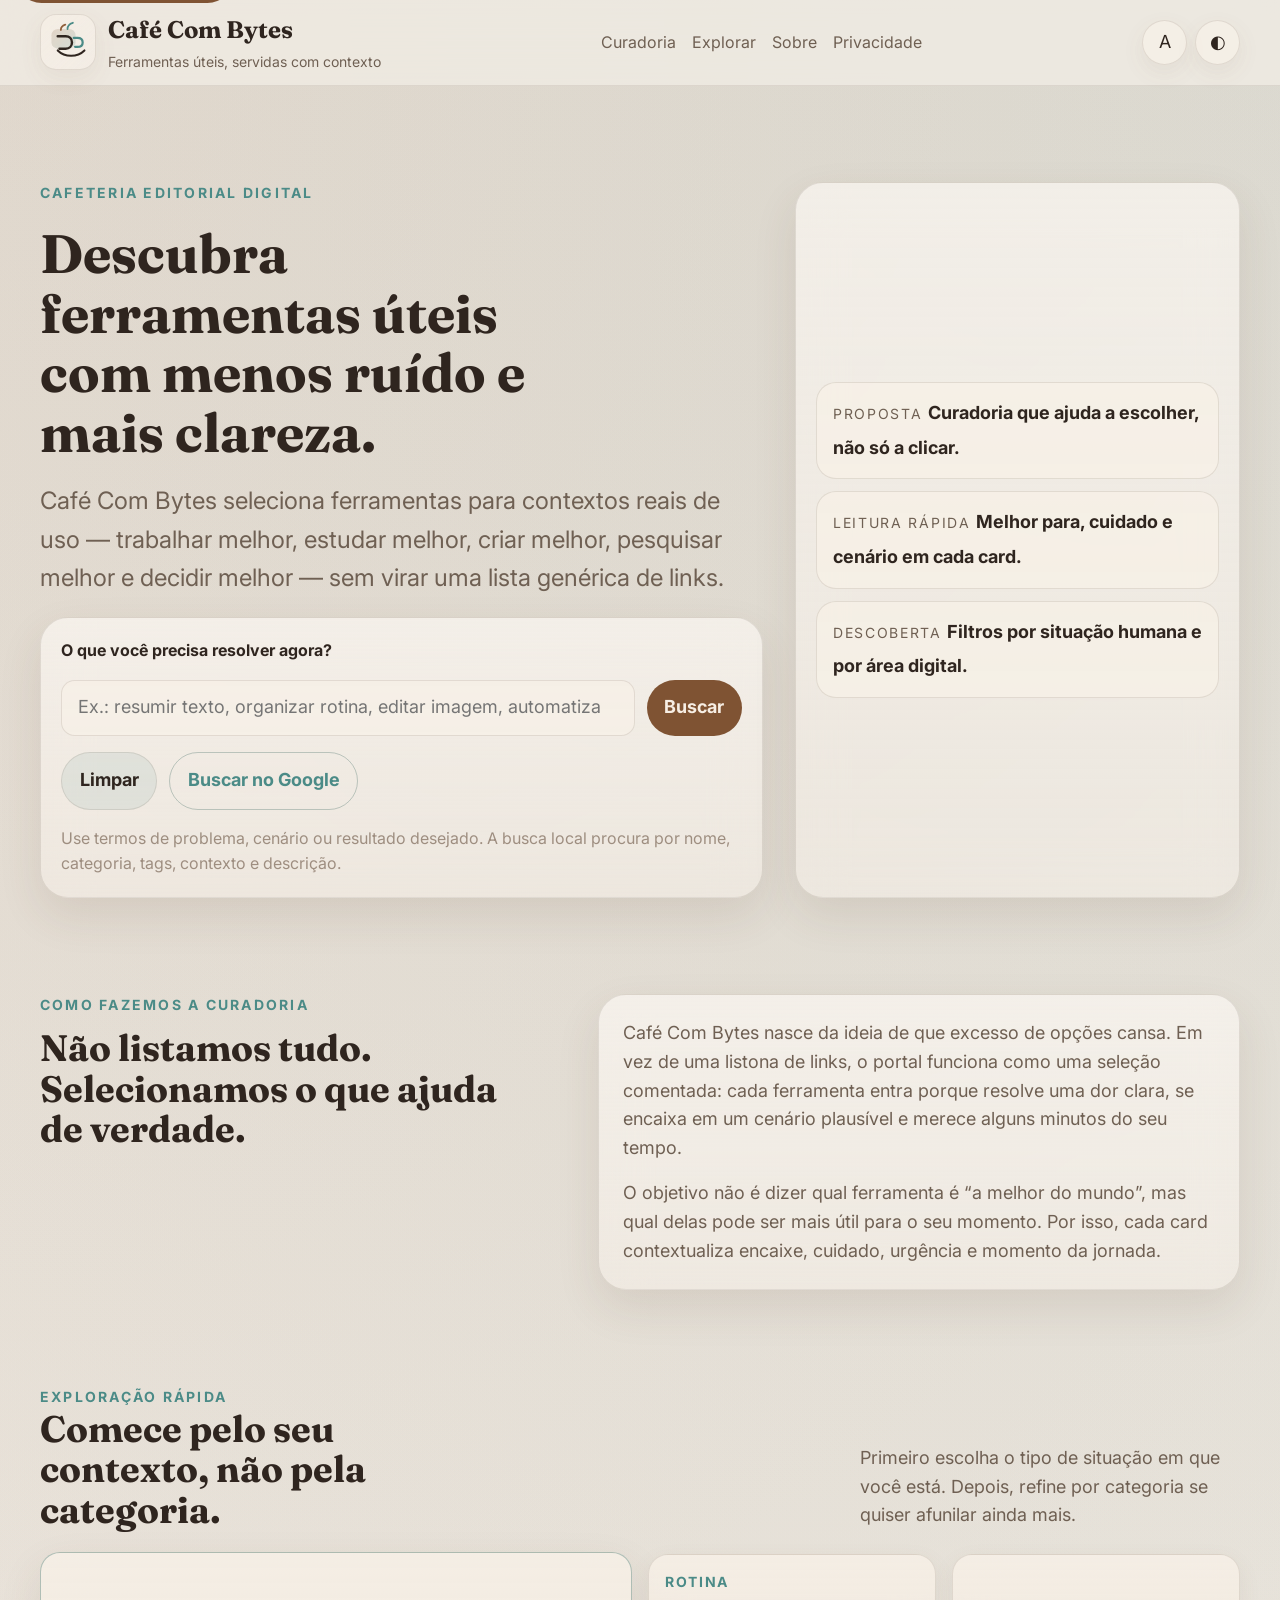
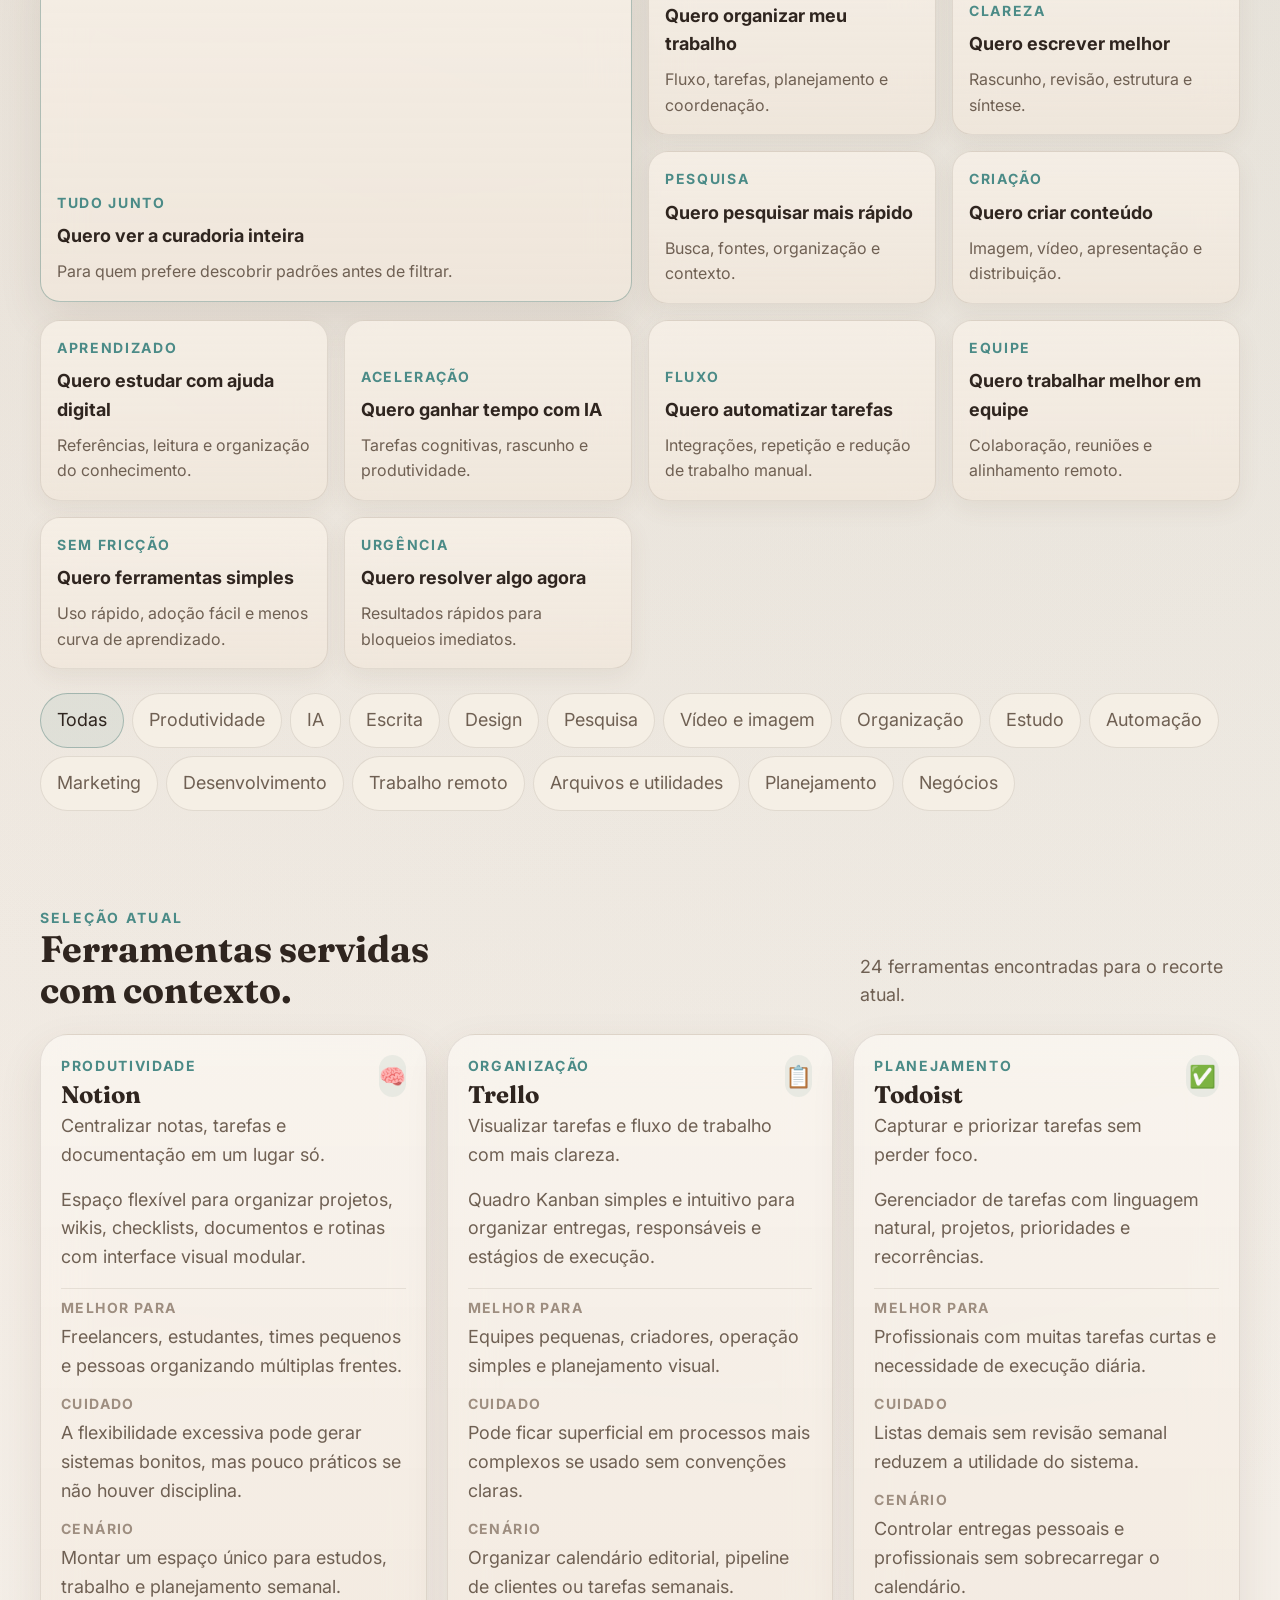
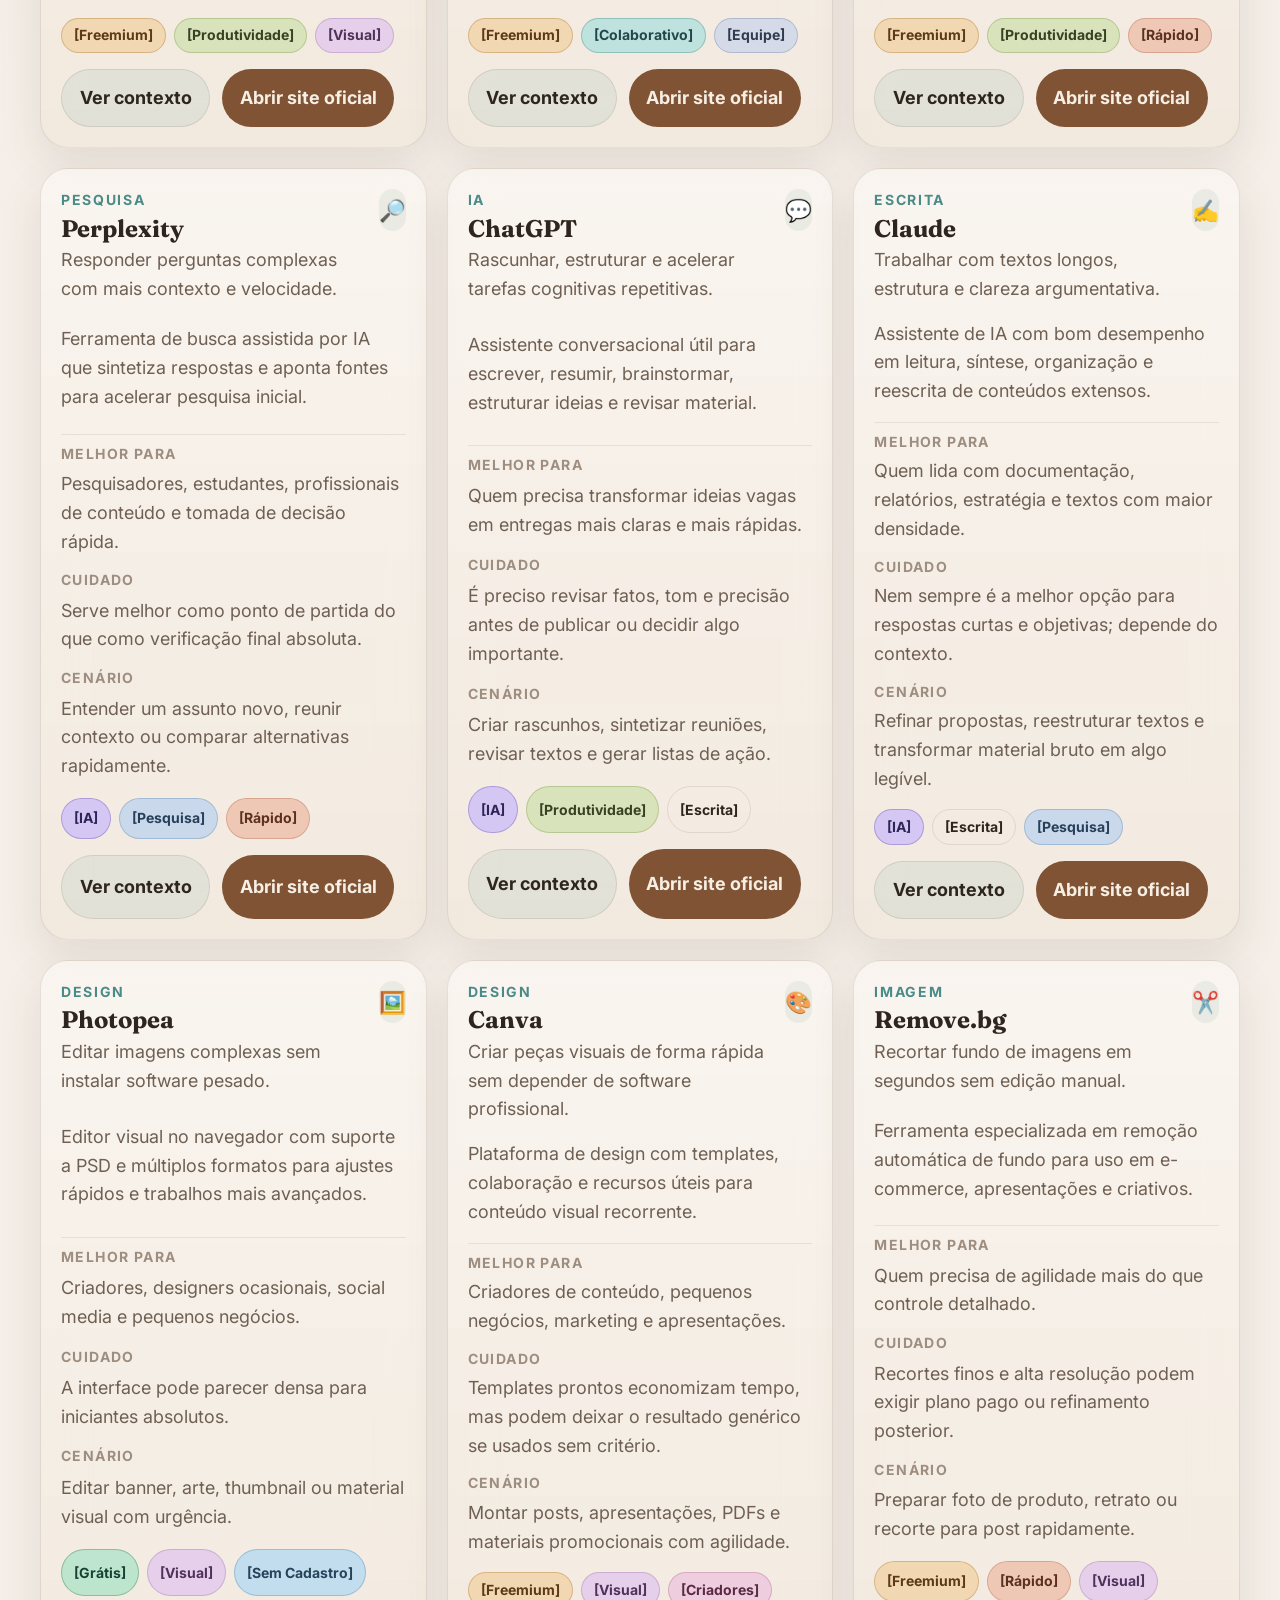
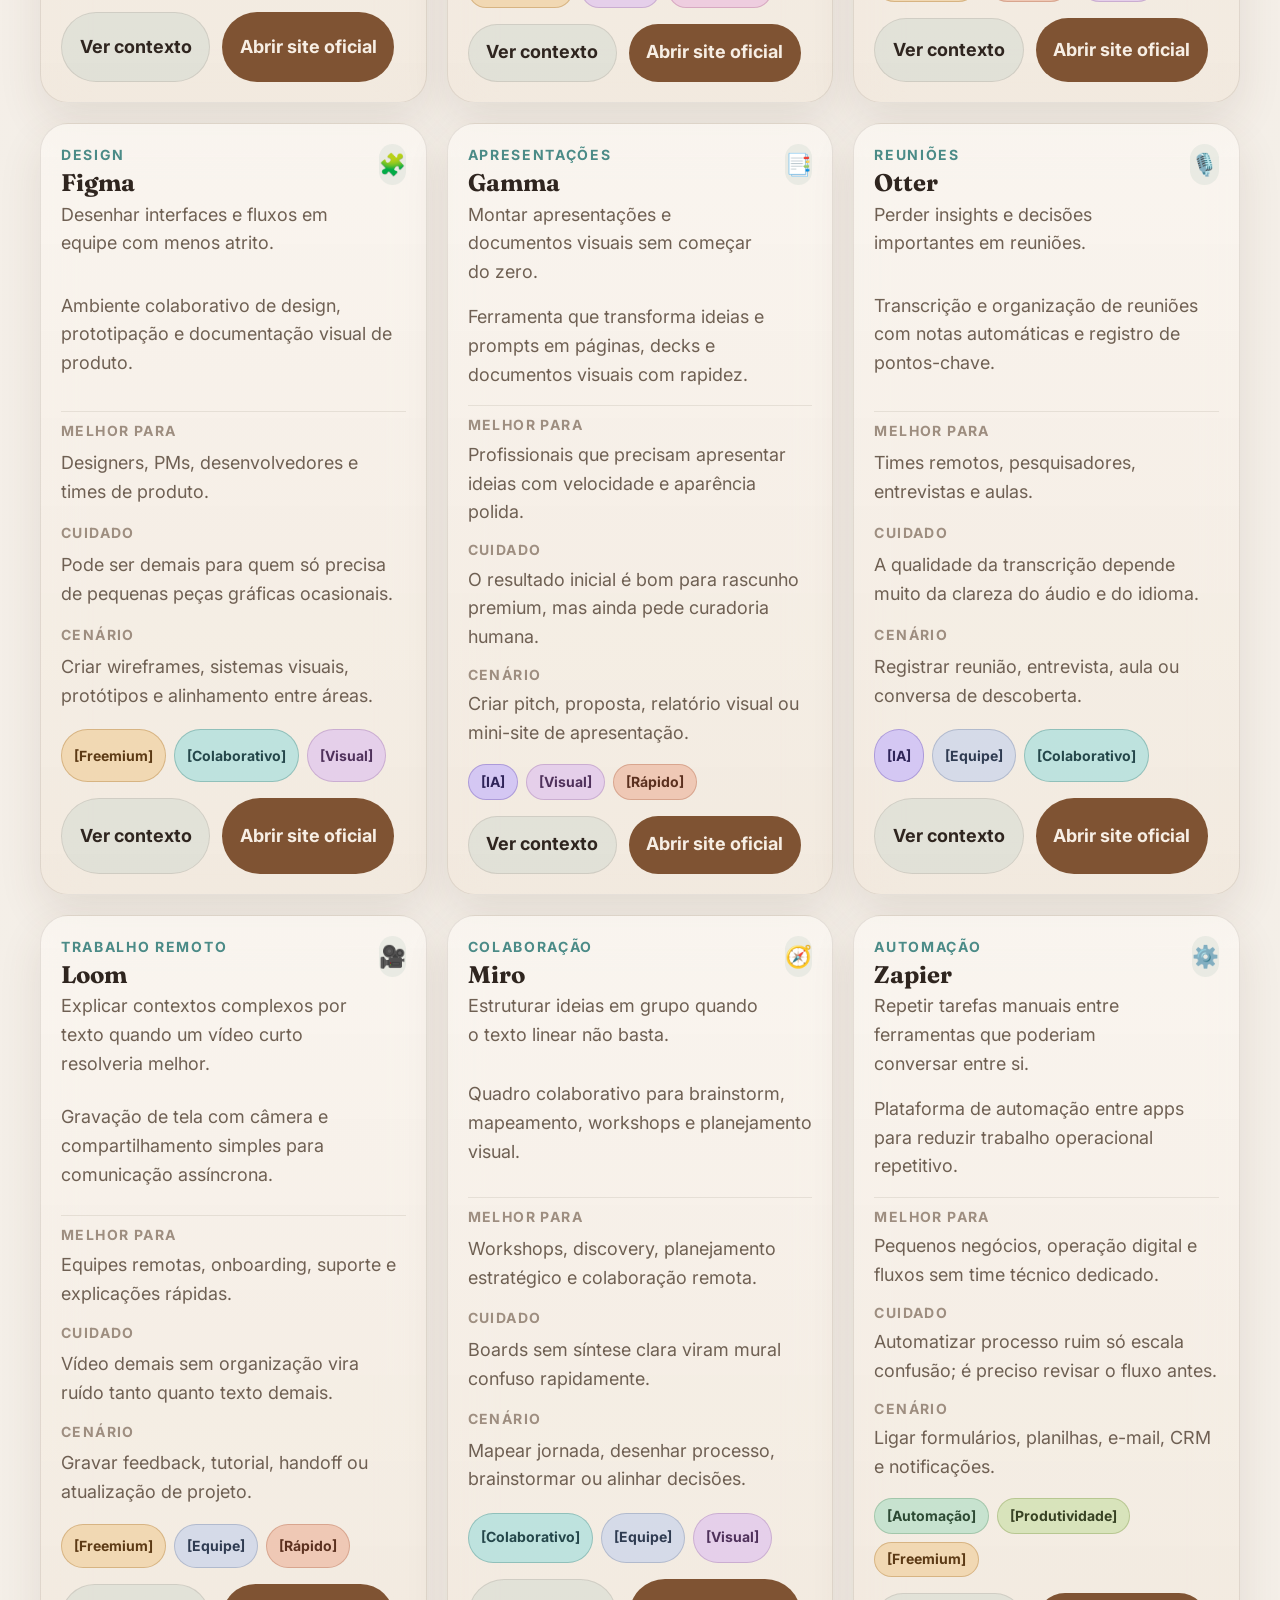
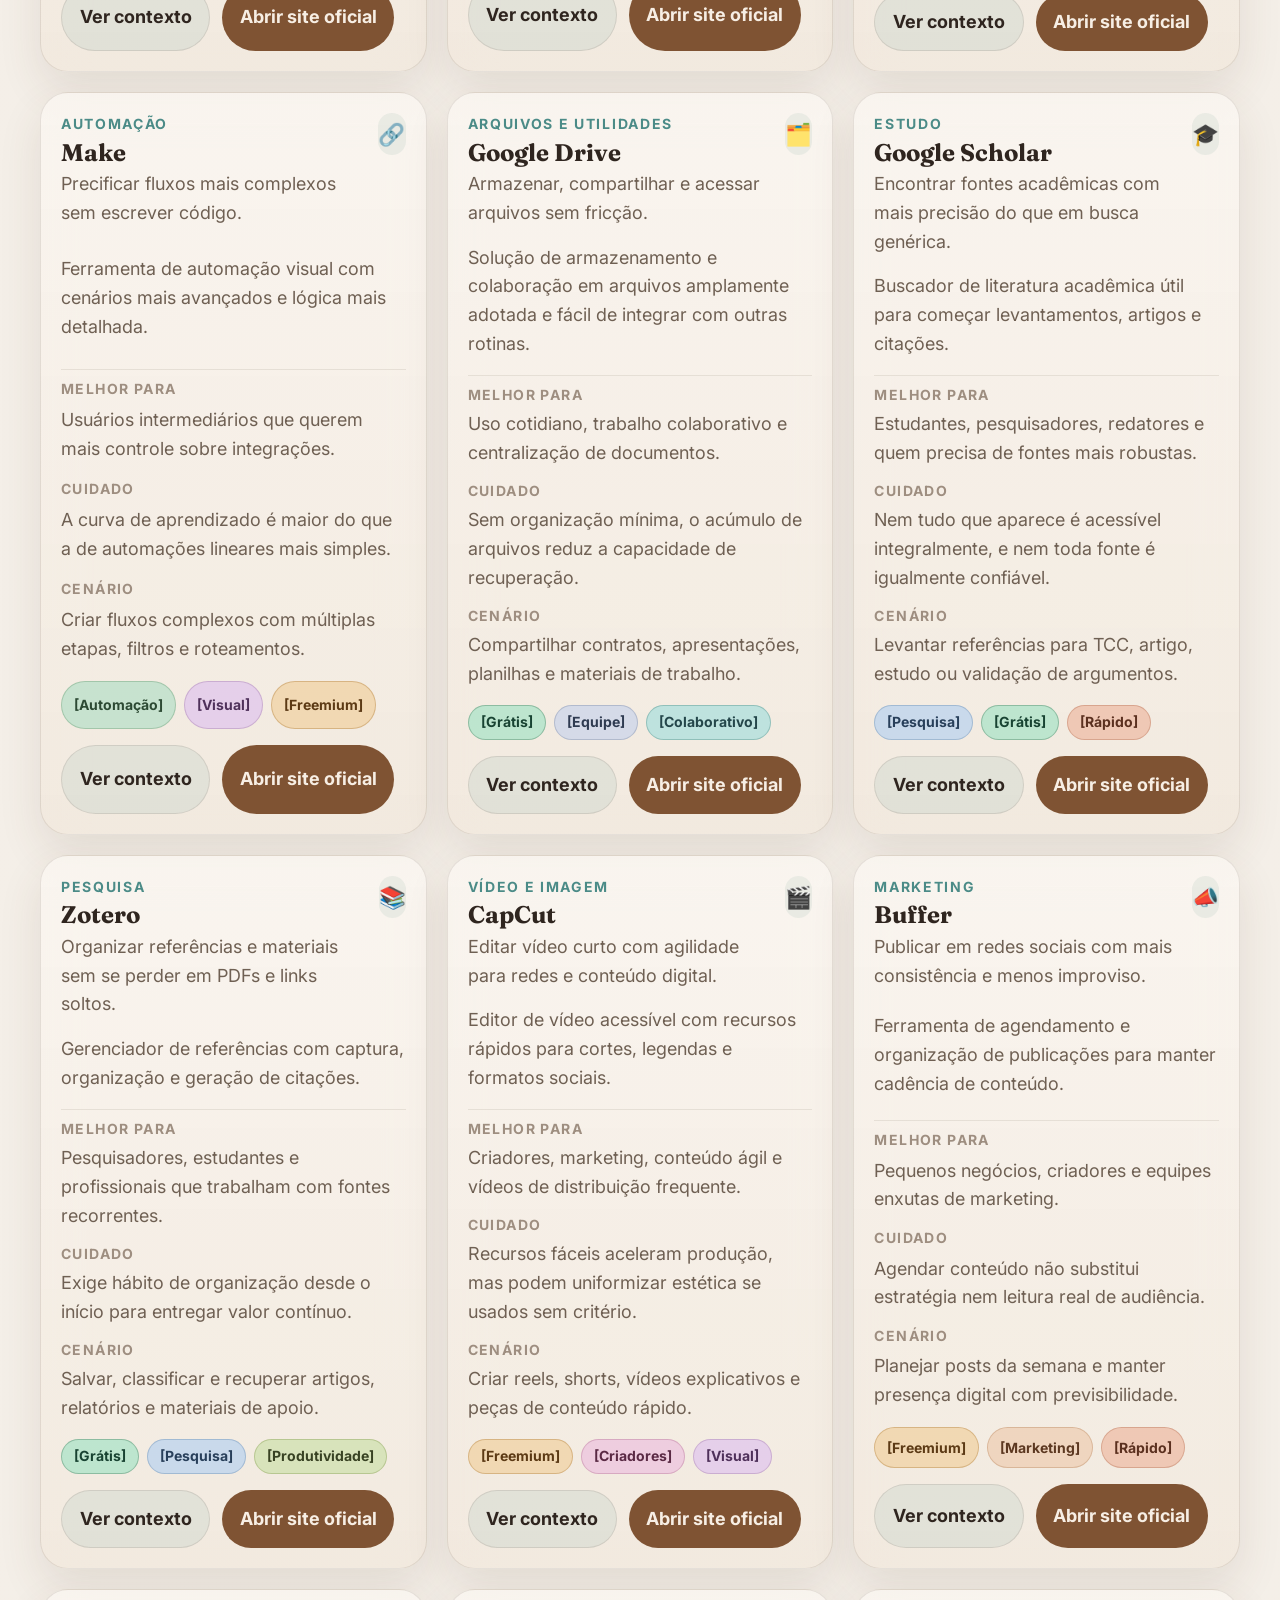
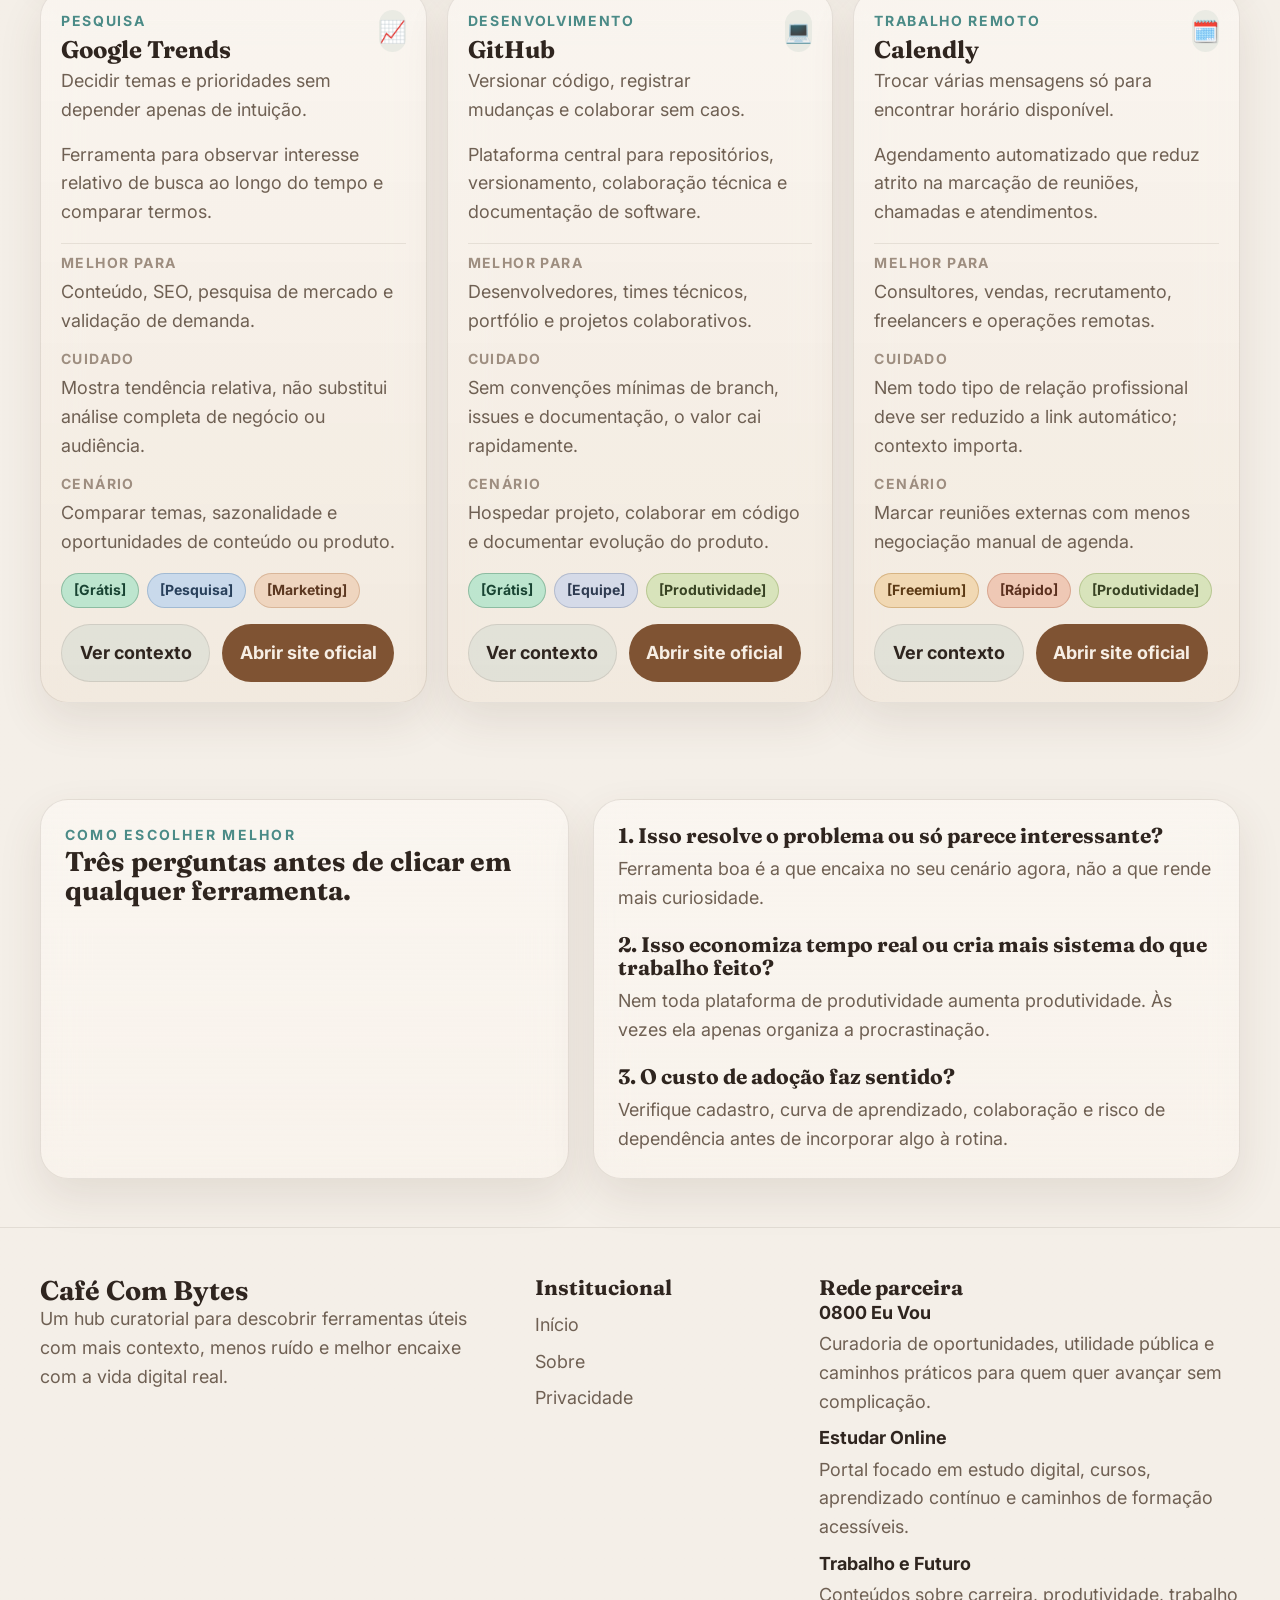
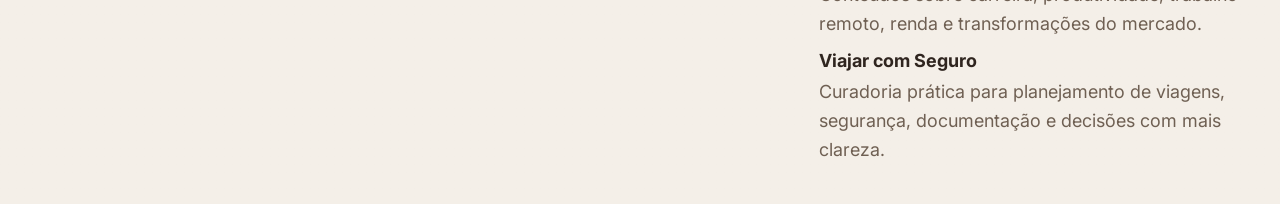
==== commit 43ea47db: "Update index.html" ====
--- a/index.html
+++ b/index.html
@@ -43,7 +43,7 @@
   <script async src="https://pagead2.googlesyndication.com/pagead/js/adsbygoogle.js?client=ca-pub-0000000000000000" crossorigin="anonymous"></script>
 
   <link rel="stylesheet" href="style.css">
-  <script src="script.js" defer></script>
+  <script src="script.js?v=20260607-1339" defer></script>
 </head>
 <body>
   <noscript>
--- a/style.css
+++ b/style.css
@@ -124,6 +124,10 @@
     linear-gradient(180deg, color-mix(in oklab, var(--color-bg) 88%, var(--color-accent-soft)) 0%, var(--color-bg) 100%);
 }
 
+body.modal-open {
+  overflow: hidden;
+}
+
 img,
 svg {
   display: block;
@@ -180,7 +184,7 @@
   top: -3rem;
   z-index: 999;
   background: var(--color-primary);
-  color: #f8f1e8;
+  color: #f3eadf;
   padding: 0.7rem 1rem;
   border-radius: var(--radius-full);
   transition: top var(--transition);
@@ -687,15 +691,27 @@
   color: var(--color-text-muted);
 }
 
+/* CORREÇÃO BLINDADA DO MODAL */
+
 .modal-backdrop {
   position: fixed;
   inset: 0;
+  z-index: 9999;
+  display: grid;
+  place-items: center;
+  padding: var(--space-4);
   background: rgba(48, 39, 32, 0.42);
   backdrop-filter: blur(10px);
-  display: grid;
-  place-items: center;
-  padding: var(--space-4);
-  z-index: 80;
+  opacity: 1;
+  visibility: visible;
+  pointer-events: auto;
+}
+
+.modal-backdrop[hidden] {
+  display: none !important;
+  opacity: 0 !important;
+  visibility: hidden !important;
+  pointer-events: none !important;
 }
 
 .modal-panel {
@@ -704,6 +720,7 @@
   max-height: 92vh;
   overflow: auto;
   padding: var(--space-8);
+  z-index: 10000;
 }
 
 .modal-close {
@@ -716,6 +733,7 @@
   background: color-mix(in oklab, var(--color-surface-2) 88%, transparent);
   border: 1px solid var(--color-border);
   font-size: 1.4rem;
+  line-height: 1;
 }
 
 .modal-header,
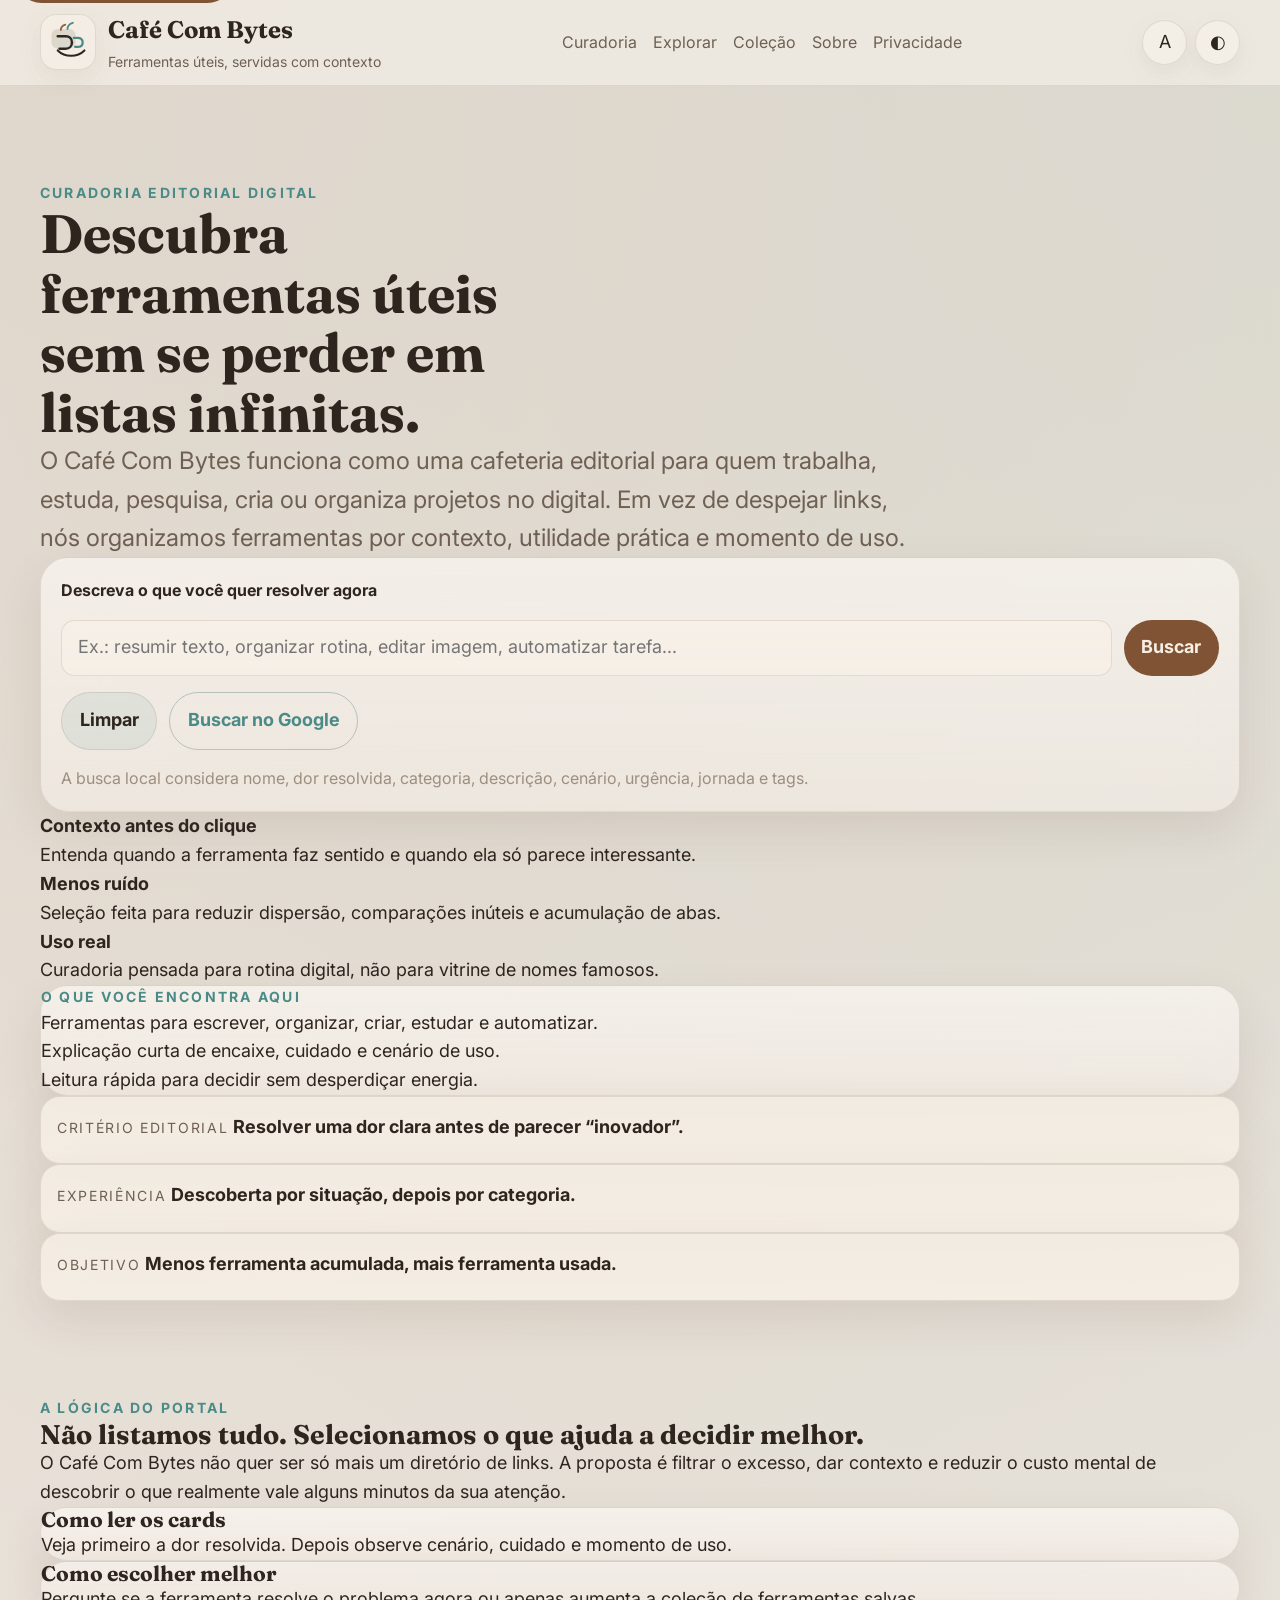
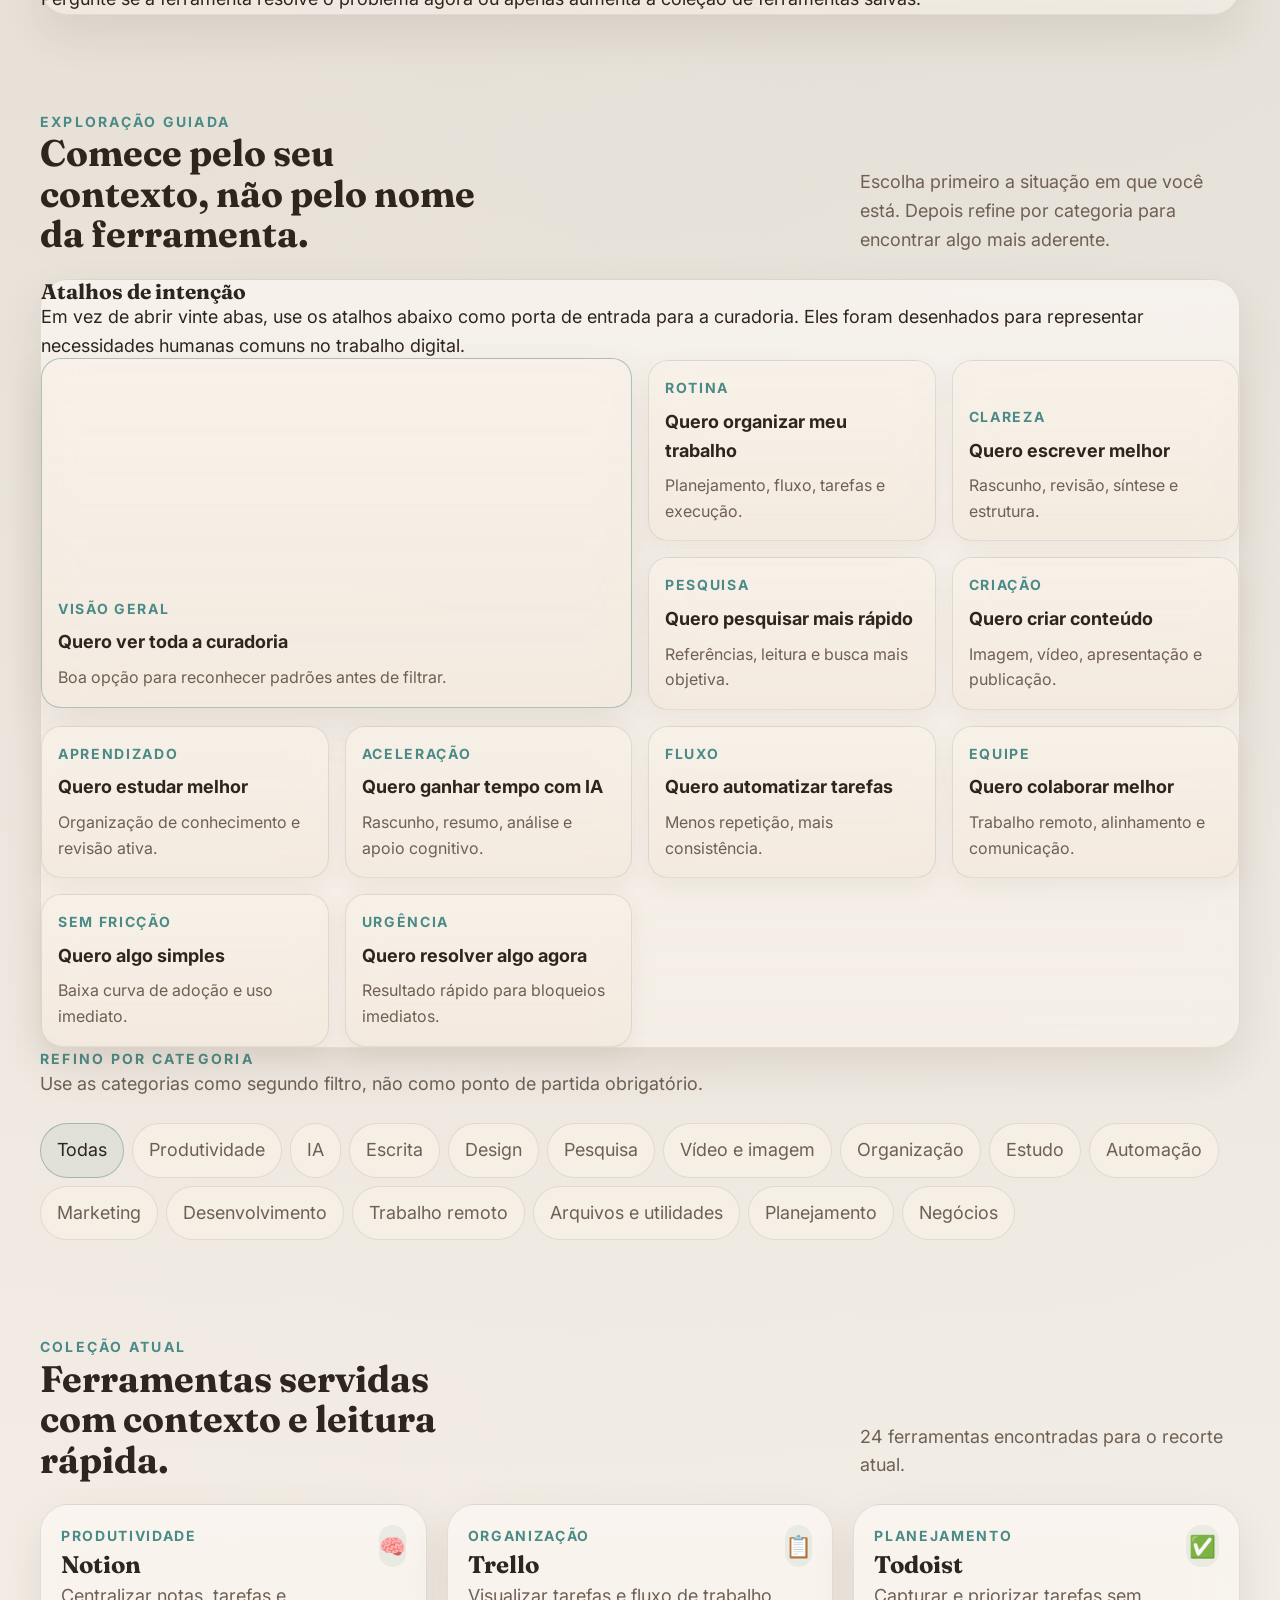
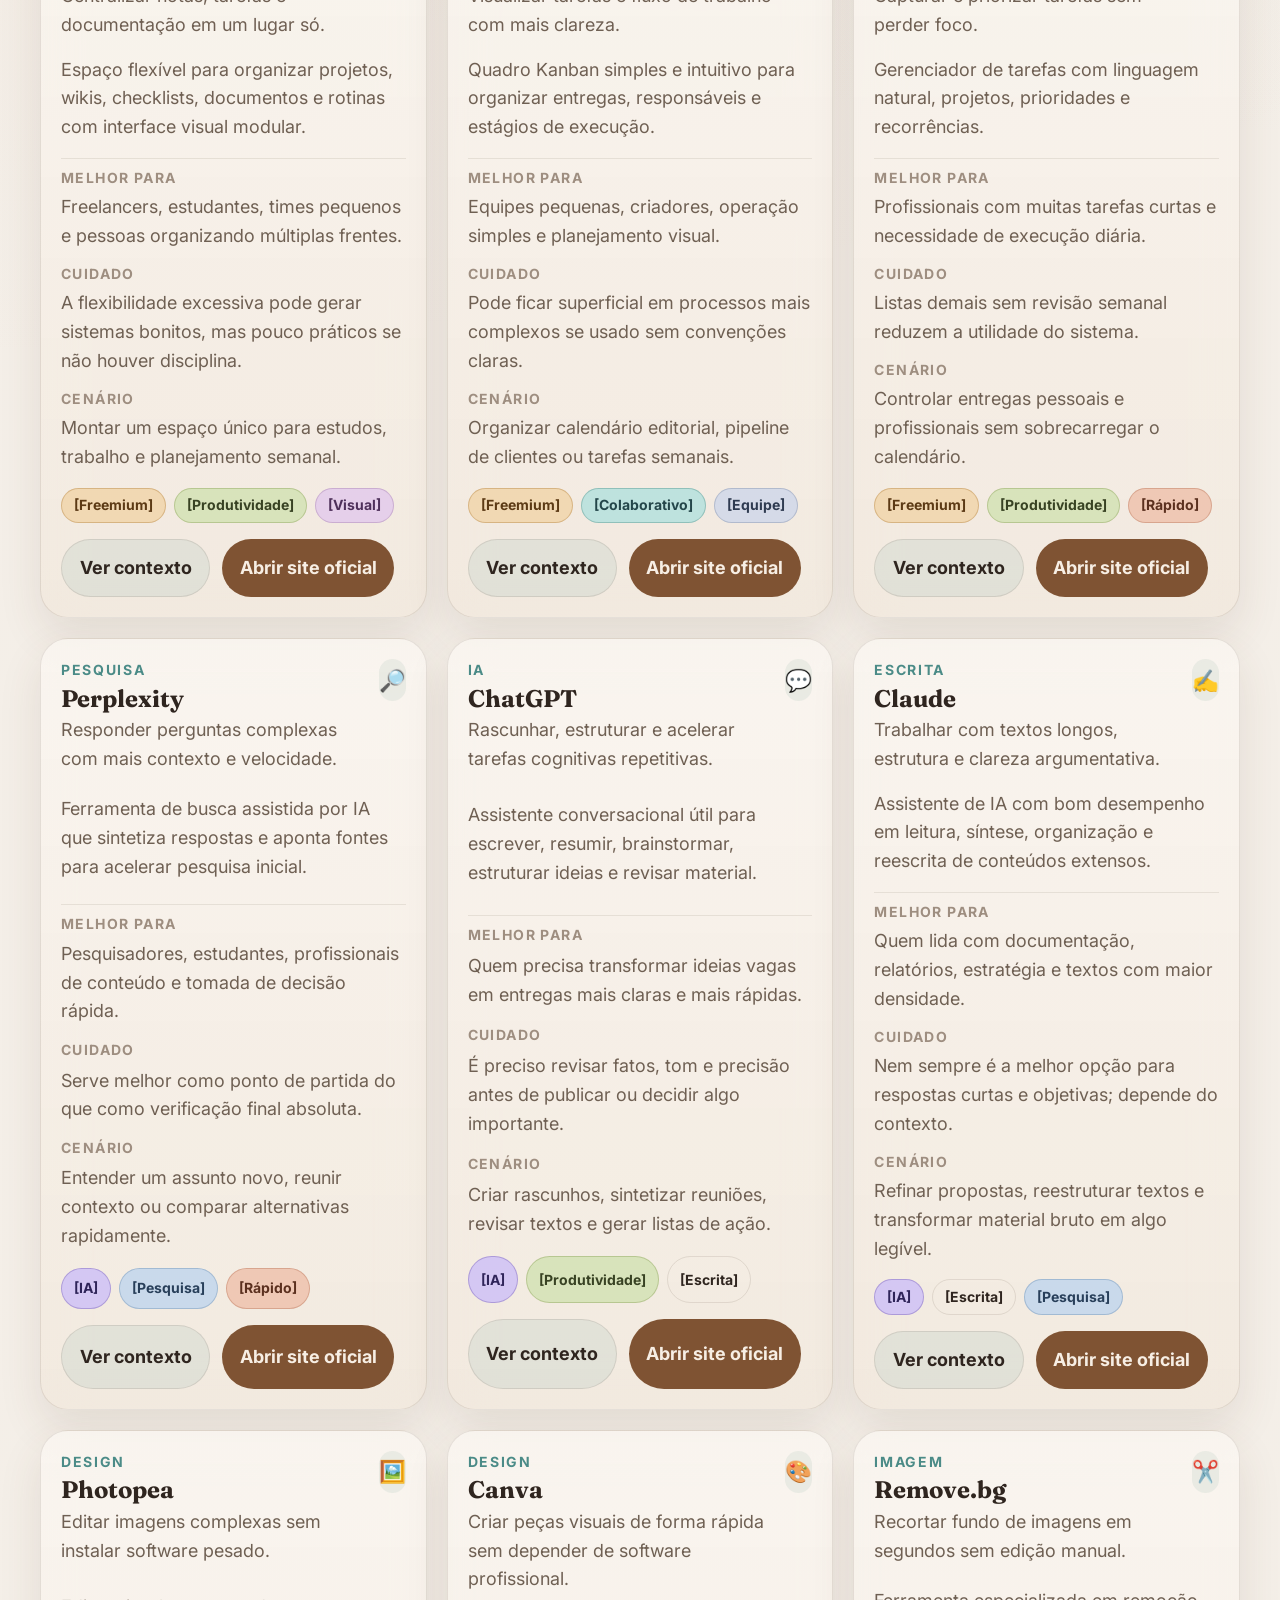
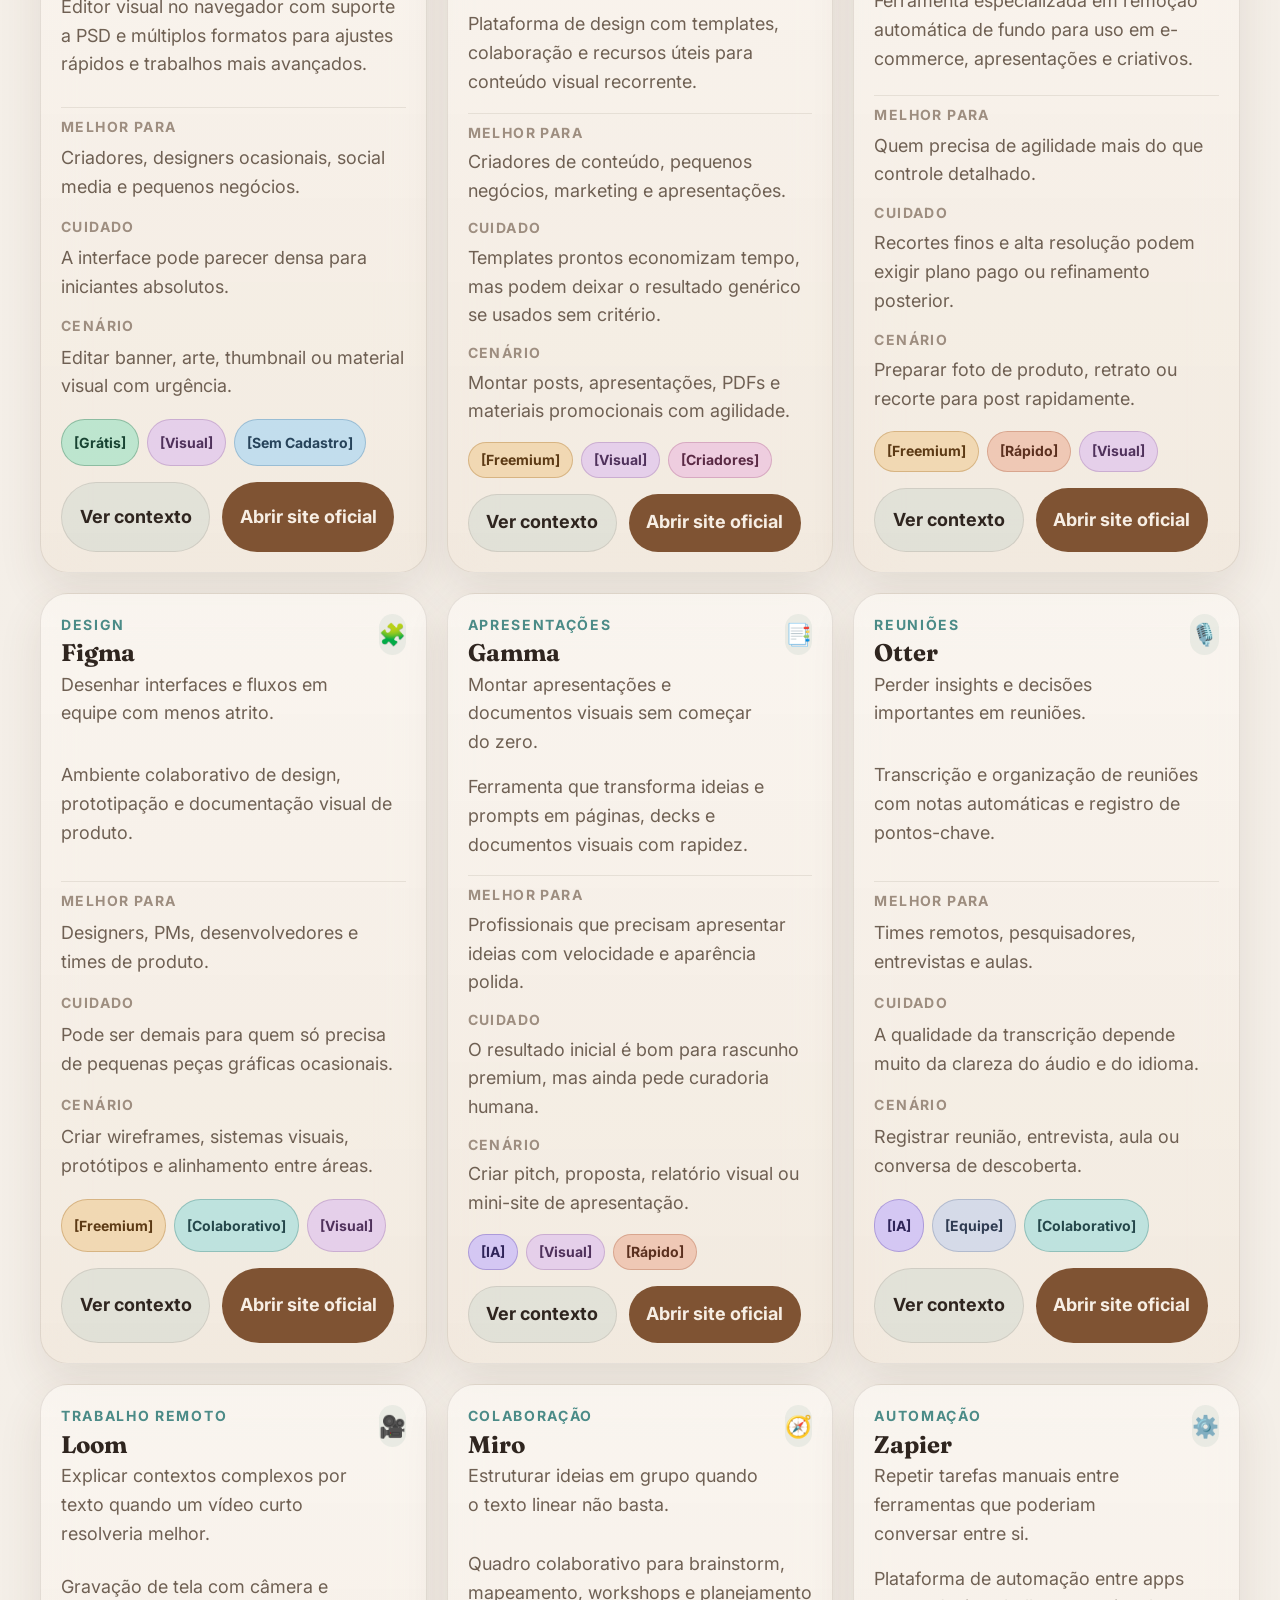
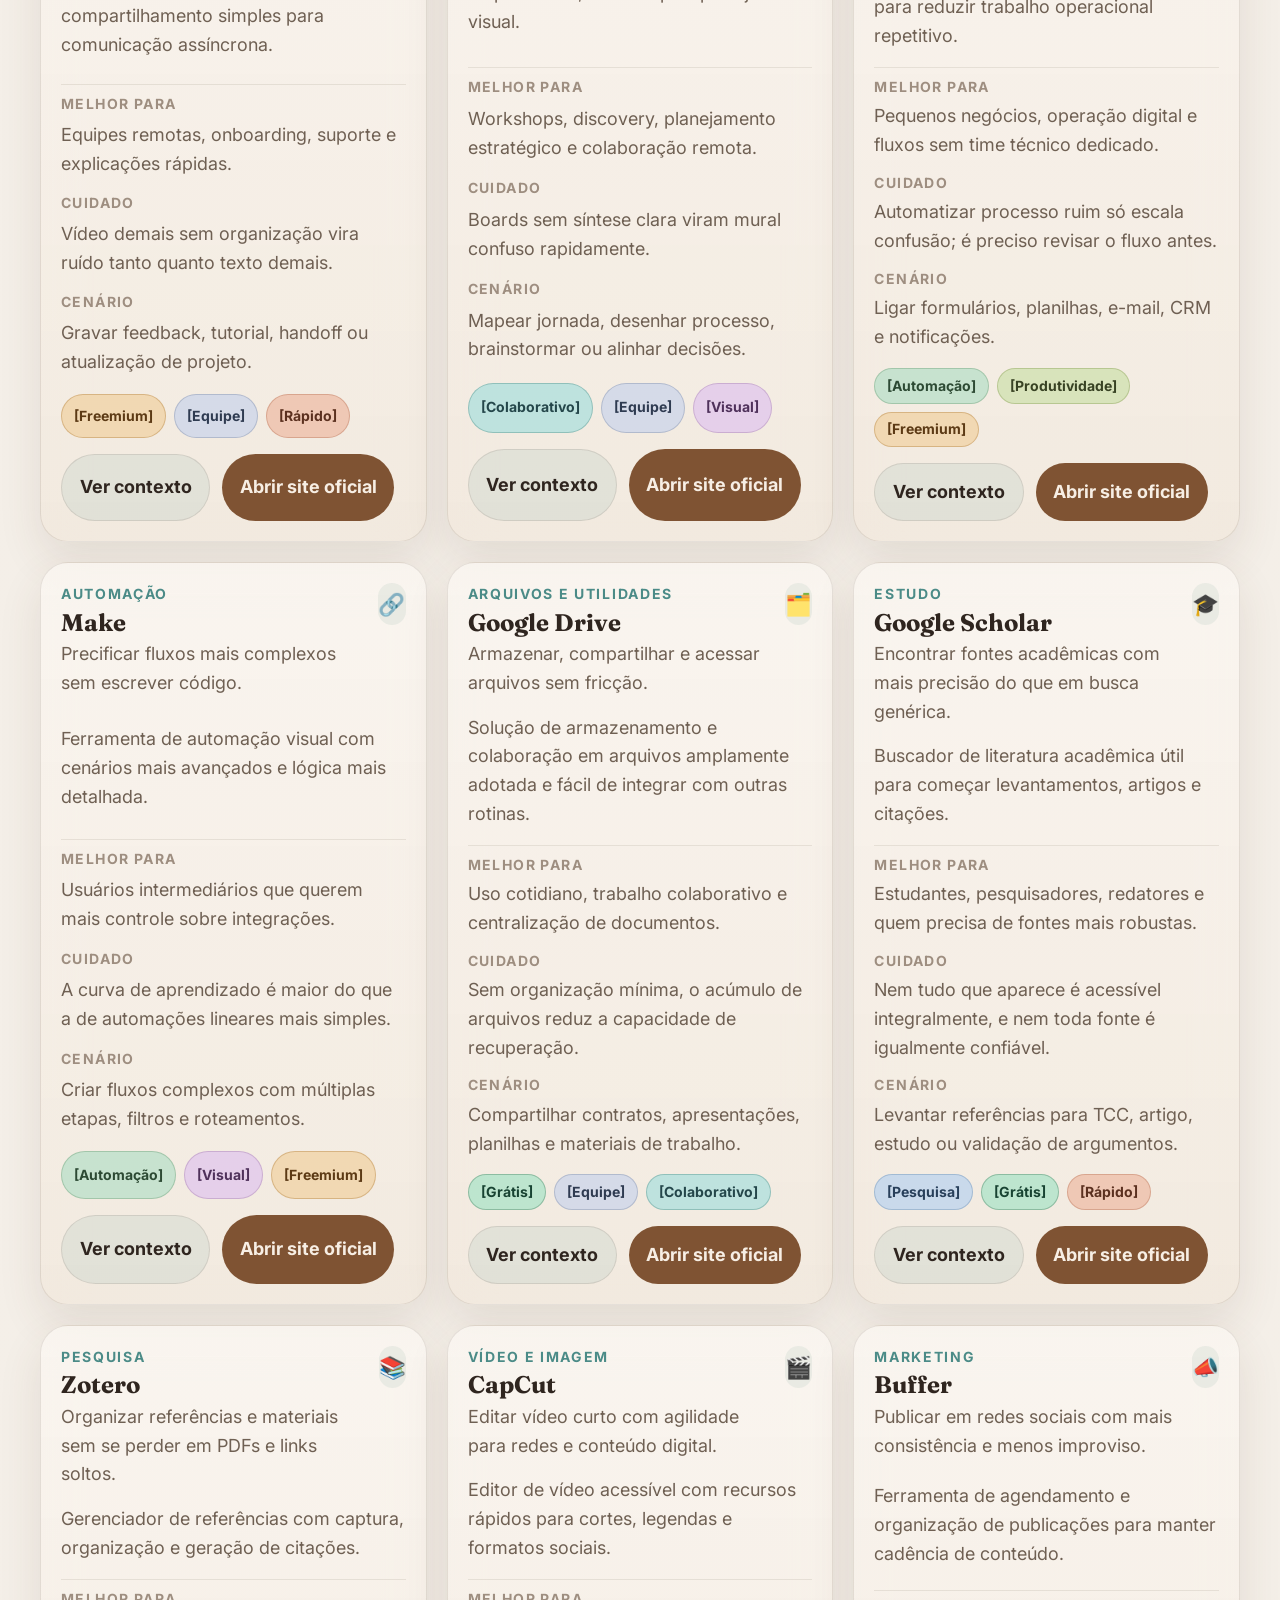
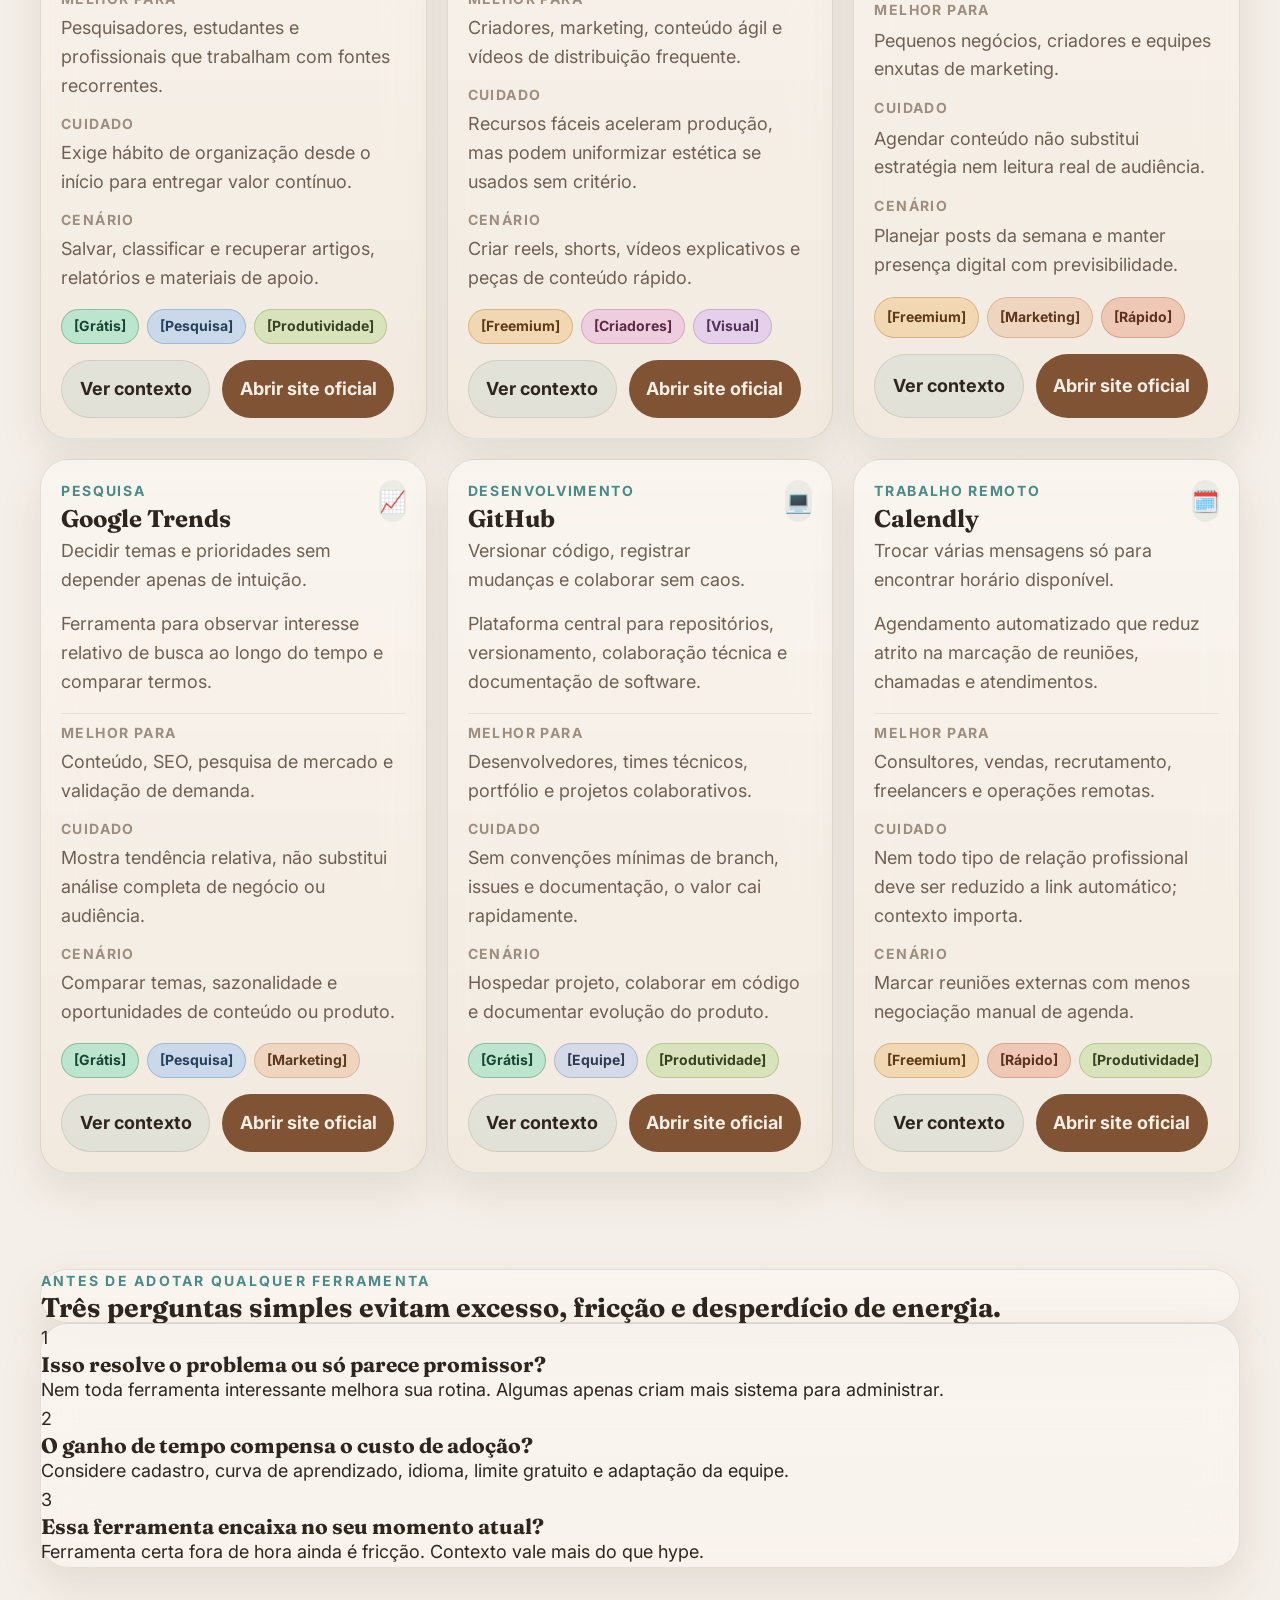
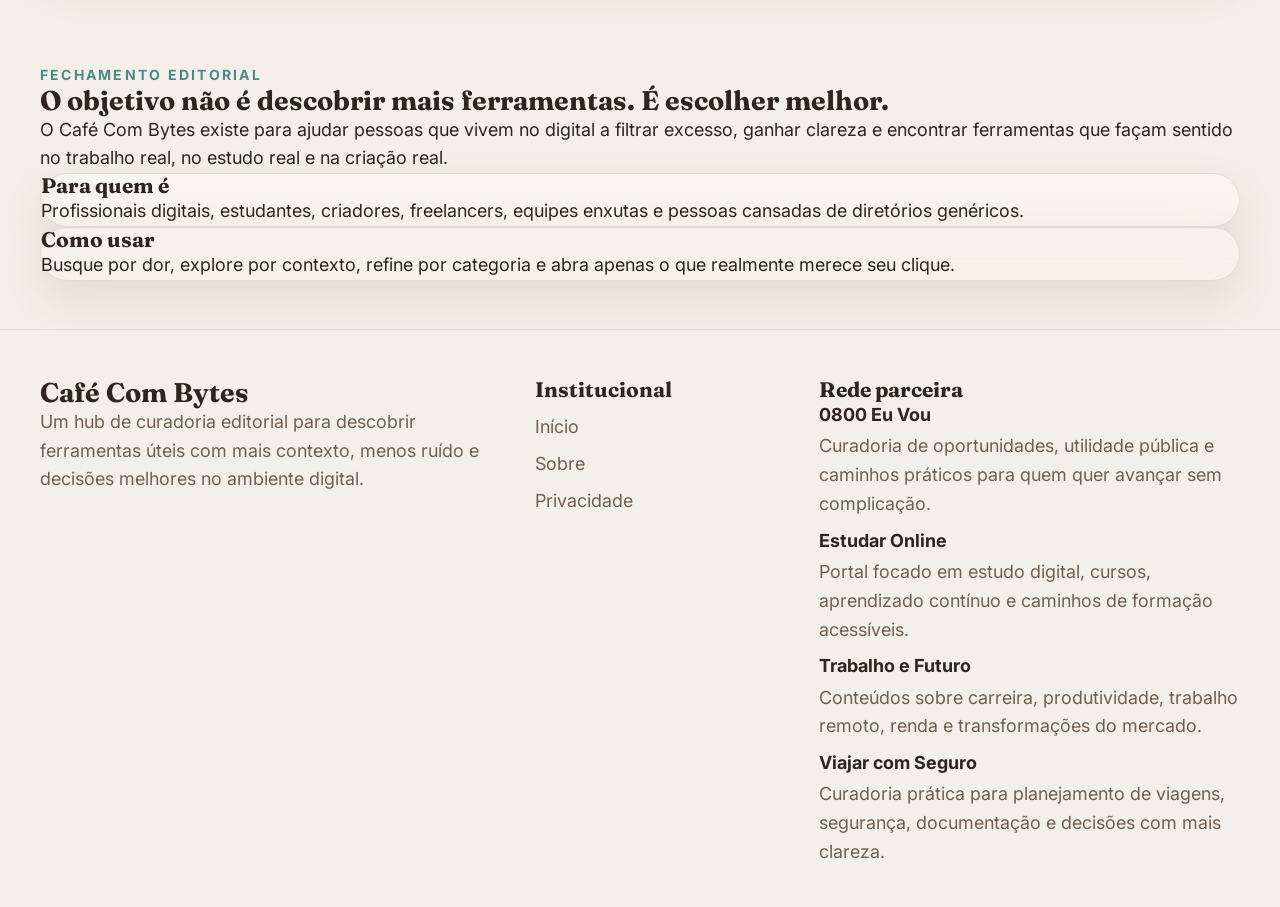
==== commit 948494a6: "Update index.html" ====
--- a/index.html
+++ b/index.html
@@ -3,7 +3,7 @@
 <head>
   <meta charset="UTF-8">
   <meta name="viewport" content="width=device-width, initial-scale=1">
-  <title>Café Com Bytes — Curadoria de ferramentas úteis para trabalhar, estudar e criar melhor</title>
+  <title>Café Com Bytes — Curadoria editorial de ferramentas úteis para trabalhar, estudar e criar melhor</title>
   <meta name="description" content="Café Com Bytes é um portal editorial de curadoria de ferramentas úteis para produtividade, IA, escrita, design, pesquisa, estudo, automação e trabalho digital.">
   <meta name="keywords" content="ferramentas online, produtividade, IA, design, escrita, estudo, pesquisa, automação, marketing, trabalho remoto">
   <meta name="author" content="Café Com Bytes">
@@ -13,14 +13,14 @@
   <meta property="og:type" content="website">
   <meta property="og:locale" content="pt_BR">
   <meta property="og:site_name" content="Café Com Bytes">
-  <meta property="og:title" content="Café Com Bytes — Curadoria de ferramentas úteis para trabalhar, estudar e criar melhor">
-  <meta property="og:description" content="Uma cafeteria editorial digital para descobrir ferramentas úteis com menos ruído, mais contexto e melhor encaixe com o seu momento.">
+  <meta property="og:title" content="Café Com Bytes — Curadoria editorial de ferramentas úteis para trabalhar, estudar e criar melhor">
+  <meta property="og:description" content="Descubra ferramentas úteis com menos ruído, mais contexto e melhor encaixe com o seu momento de trabalho, estudo e criação.">
   <meta property="og:url" content="https://cafecombytes.com/">
   <meta property="og:image" content="https://cafecombytes.com/og-cover.jpg">
 
   <meta name="twitter:card" content="summary_large_image">
-  <meta name="twitter:title" content="Café Com Bytes — Curadoria de ferramentas úteis para trabalhar, estudar e criar melhor">
-  <meta name="twitter:description" content="Curadoria editorial premium de ferramentas úteis para produtividade, IA, estudo, criação e decisões melhores.">
+  <meta name="twitter:title" content="Café Com Bytes — Curadoria editorial de ferramentas úteis para trabalhar, estudar e criar melhor">
+  <meta name="twitter:description" content="Uma cafeteria editorial digital para encontrar ferramentas úteis com análise, contexto e intenção.">
   <meta name="twitter:image" content="https://cafecombytes.com/og-cover.jpg">
 
   <link rel="preconnect" href="https://fonts.googleapis.com">
@@ -42,8 +42,8 @@
 
   <script async src="https://pagead2.googlesyndication.com/pagead/js/adsbygoogle.js?client=ca-pub-0000000000000000" crossorigin="anonymous"></script>
 
-  <link rel="stylesheet" href="style.css">
-  <script src="script.js?v=20260607-1339" defer></script>
+  <link rel="stylesheet" href="style.css?v=20260607-1352">
+  <script src="script.js?v=20260607-1352" defer></script>
 </head>
 <body>
   <noscript>
@@ -56,14 +56,14 @@
     <div class="container header-inner">
       <a href="./" class="brand" aria-label="Ir para a página inicial do Café Com Bytes">
         <span class="brand-logo" aria-hidden="true">
-          <svg viewBox="0 0 96 96" class="logo-svg" role="img">
+          <svg viewBox="0 0 96 96" class="logo-svg" role="img" aria-label="Logo do Café Com Bytes">
             <defs>
-              <linearGradient id="logoGradient" x1="0%" y1="0%" x2="100%" y2="100%">
+              <linearGradient id="logoGradientBytes" x1="0%" y1="0%" x2="100%" y2="100%">
                 <stop offset="0%" stop-color="#8f5f3b"></stop>
                 <stop offset="100%" stop-color="#4b8b87"></stop>
               </linearGradient>
             </defs>
-            <rect x="10" y="18" width="54" height="44" rx="14" fill="url(#logoGradient)" opacity="0.18"></rect>
+            <rect x="10" y="18" width="54" height="44" rx="14" fill="url(#logoGradientBytes)" opacity="0.18"></rect>
             <path d="M24 34h18c8 0 14 6 14 14s-6 14-14 14H28" fill="none" stroke="currentColor" stroke-width="5.5" stroke-linecap="round" stroke-linejoin="round"></path>
             <path d="M60 38h8c8 0 12 4 12 10s-4 10-12 10h-5" fill="none" stroke="#4b8b87" stroke-width="5" stroke-linecap="round" stroke-linejoin="round"></path>
             <path d="M31 20c0-6 4-10 10-12" fill="none" stroke="#8f5f3b" stroke-width="4" stroke-linecap="round"></path>
@@ -79,15 +79,14 @@
 
       <nav class="main-nav" aria-label="Navegação principal">
         <a href="#curadoria" class="nav-link">Curadoria</a>
-        <a href="#filtros" class="nav-link">Explorar</a>
+        <a href="#explorar" class="nav-link">Explorar</a>
+        <a href="#colecao" class="nav-link">Coleção</a>
         <a href="sobre.html" class="nav-link">Sobre</a>
         <a href="privacidade.html" class="nav-link">Privacidade</a>
       </nav>
 
       <div class="header-actions">
-        <button class="icon-control" type="button" data-font-toggle aria-label="Alternar tamanho da fonte">
-          A
-        </button>
+        <button class="icon-control" type="button" data-font-toggle aria-label="Alternar tamanho da fonte">A</button>
         <button class="icon-control" type="button" data-theme-toggle aria-label="Alternar tema">
           <span class="theme-icon" aria-hidden="true">◐</span>
         </button>
@@ -96,17 +95,17 @@
   </header>
 
   <main id="conteudo-principal">
-    <section class="hero">
-      <div class="container hero-grid">
-        <div class="hero-copy-block">
-          <p class="eyebrow">Cafeteria editorial digital</p>
-          <h1>Descubra ferramentas úteis com menos ruído e mais clareza.</h1>
+    <section class="hero hero-refined">
+      <div class="container hero-layout">
+        <div class="hero-main">
+          <p class="eyebrow">Curadoria editorial digital</p>
+          <h1>Descubra ferramentas úteis sem se perder em listas infinitas.</h1>
           <p class="hero-description">
-            Café Com Bytes seleciona ferramentas para contextos reais de uso — trabalhar melhor, estudar melhor, criar melhor, pesquisar melhor e decidir melhor — sem virar uma lista genérica de links.
+            O Café Com Bytes funciona como uma cafeteria editorial para quem trabalha, estuda, pesquisa, cria ou organiza projetos no digital. Em vez de despejar links, nós organizamos ferramentas por contexto, utilidade prática e momento de uso.
           </p>
 
           <form class="search-panel glass-panel" id="searchForm" role="search" aria-label="Buscar ferramentas úteis">
-            <label for="buscaFerramenta" class="search-label">O que você precisa resolver agora?</label>
+            <label for="buscaFerramenta" class="search-label">Descreva o que você quer resolver agora</label>
             <div class="search-row">
               <input id="buscaFerramenta" name="q" type="search" placeholder="Ex.: resumir texto, organizar rotina, editar imagem, automatizar tarefa..." autocomplete="off">
               <button type="submit" class="btn btn-primary">Buscar</button>
@@ -115,143 +114,189 @@
               <button type="button" class="btn btn-secondary" id="clearSearchButton">Limpar</button>
               <button type="button" class="btn btn-ghost" id="googleFallbackButton">Buscar no Google</button>
             </div>
-            <p class="search-note">Use termos de problema, cenário ou resultado desejado. A busca local procura por nome, categoria, tags, contexto e descrição.</p>
+            <p class="search-note">A busca local considera nome, dor resolvida, categoria, descrição, cenário, urgência, jornada e tags.</p>
           </form>
-        </div>
-
-        <aside class="hero-panel glass-panel" aria-label="Resumo editorial do portal">
-          <div class="metric-stack">
-            <div class="metric-card">
-              <span class="metric-label">Proposta</span>
-              <strong>Curadoria que ajuda a escolher, não só a clicar.</strong>
-            </div>
-            <div class="metric-card">
-              <span class="metric-label">Leitura rápida</span>
-              <strong>Melhor para, cuidado e cenário em cada card.</strong>
-            </div>
-            <div class="metric-card">
-              <span class="metric-label">Descoberta</span>
-              <strong>Filtros por situação humana e por área digital.</strong>
-            </div>
+
+          <div class="hero-inline-points">
+            <article class="inline-point">
+              <strong>Contexto antes do clique</strong>
+              <p>Entenda quando a ferramenta faz sentido e quando ela só parece interessante.</p>
+            </article>
+            <article class="inline-point">
+              <strong>Menos ruído</strong>
+              <p>Seleção feita para reduzir dispersão, comparações inúteis e acumulação de abas.</p>
+            </article>
+            <article class="inline-point">
+              <strong>Uso real</strong>
+              <p>Curadoria pensada para rotina digital, não para vitrine de nomes famosos.</p>
+            </article>
+          </div>
+        </div>
+
+        <aside class="hero-sidebar">
+          <div class="hero-aside-card glass-panel">
+            <p class="eyebrow">O que você encontra aqui</p>
+            <ul class="hero-checklist" role="list">
+              <li>Ferramentas para escrever, organizar, criar, estudar e automatizar.</li>
+              <li>Explicação curta de encaixe, cuidado e cenário de uso.</li>
+              <li>Leitura rápida para decidir sem desperdiçar energia.</li>
+            </ul>
+          </div>
+
+          <div class="hero-metrics">
+            <article class="metric-card glass-panel">
+              <span class="metric-label">Critério editorial</span>
+              <strong>Resolver uma dor clara antes de parecer “inovador”.</strong>
+            </article>
+            <article class="metric-card glass-panel">
+              <span class="metric-label">Experiência</span>
+              <strong>Descoberta por situação, depois por categoria.</strong>
+            </article>
+            <article class="metric-card glass-panel">
+              <span class="metric-label">Objetivo</span>
+              <strong>Menos ferramenta acumulada, mais ferramenta usada.</strong>
+            </article>
           </div>
         </aside>
       </div>
     </section>
 
-    <section class="section curadoria-section" id="curadoria">
-      <div class="container two-column-editorial">
-        <div class="section-heading">
-          <p class="eyebrow">Como fazemos a curadoria</p>
-          <h2>Não listamos tudo. Selecionamos o que ajuda de verdade.</h2>
-        </div>
-        <div class="editorial-prose glass-panel">
+    <section class="section section-intro" id="curadoria">
+      <div class="container intro-grid">
+        <div class="intro-copy">
+          <p class="eyebrow">A lógica do portal</p>
+          <h2>Não listamos tudo. Selecionamos o que ajuda a decidir melhor.</h2>
           <p>
-            Café Com Bytes nasce da ideia de que excesso de opções cansa. Em vez de uma listona de links, o portal funciona como uma seleção comentada: cada ferramenta entra porque resolve uma dor clara, se encaixa em um cenário plausível e merece alguns minutos do seu tempo.
+            O Café Com Bytes não quer ser só mais um diretório de links. A proposta é filtrar o excesso, dar contexto e reduzir o custo mental de descobrir o que realmente vale alguns minutos da sua atenção.
           </p>
-          <p>
-            O objetivo não é dizer qual ferramenta é “a melhor do mundo”, mas qual delas pode ser mais útil para o seu momento. Por isso, cada card contextualiza encaixe, cuidado, urgência e momento da jornada.
-          </p>
-        </div>
-      </div>
-    </section>
-
-    <section class="section filters-section" id="filtros">
+        </div>
+
+        <div class="intro-panels">
+          <article class="intro-panel glass-panel">
+            <h3>Como ler os cards</h3>
+            <p>Veja primeiro a dor resolvida. Depois observe cenário, cuidado e momento de uso.</p>
+          </article>
+          <article class="intro-panel glass-panel">
+            <h3>Como escolher melhor</h3>
+            <p>Pergunte se a ferramenta resolve o problema agora ou apenas aumenta a coleção de ferramentas salvas.</p>
+          </article>
+        </div>
+      </div>
+    </section>
+
+    <section class="section filters-redesigned" id="explorar">
       <div class="container">
         <div class="section-heading section-heading-inline">
           <div>
-            <p class="eyebrow">Exploração rápida</p>
-            <h2>Comece pelo seu contexto, não pela categoria.</h2>
+            <p class="eyebrow">Exploração guiada</p>
+            <h2>Comece pelo seu contexto, não pelo nome da ferramenta.</h2>
           </div>
           <p class="section-support">
-            Primeiro escolha o tipo de situação em que você está. Depois, refine por categoria se quiser afunilar ainda mais.
+            Escolha primeiro a situação em que você está. Depois refine por categoria para encontrar algo mais aderente.
           </p>
         </div>
 
-        <div class="bento-grid" id="journeyFilters" aria-label="Filtros por situação humana">
-          <button class="bento-card bento-card-large is-active" type="button" data-filter-type="jornada" data-filter-value="todos">
-            <span class="bento-kicker">Tudo junto</span>
-            <strong>Quero ver a curadoria inteira</strong>
-            <small>Para quem prefere descobrir padrões antes de filtrar.</small>
-          </button>
-          <button class="bento-card" type="button" data-filter-type="jornada" data-filter-value="organizar">
-            <span class="bento-kicker">Rotina</span>
-            <strong>Quero organizar meu trabalho</strong>
-            <small>Fluxo, tarefas, planejamento e coordenação.</small>
-          </button>
-          <button class="bento-card" type="button" data-filter-type="jornada" data-filter-value="escrever">
-            <span class="bento-kicker">Clareza</span>
-            <strong>Quero escrever melhor</strong>
-            <small>Rascunho, revisão, estrutura e síntese.</small>
-          </button>
-          <button class="bento-card" type="button" data-filter-type="jornada" data-filter-value="pesquisar">
-            <span class="bento-kicker">Pesquisa</span>
-            <strong>Quero pesquisar mais rápido</strong>
-            <small>Busca, fontes, organização e contexto.</small>
-          </button>
-          <button class="bento-card" type="button" data-filter-type="jornada" data-filter-value="conteudo">
-            <span class="bento-kicker">Criação</span>
-            <strong>Quero criar conteúdo</strong>
-            <small>Imagem, vídeo, apresentação e distribuição.</small>
-          </button>
-          <button class="bento-card" type="button" data-filter-type="jornada" data-filter-value="estudar">
-            <span class="bento-kicker">Aprendizado</span>
-            <strong>Quero estudar com ajuda digital</strong>
-            <small>Referências, leitura e organização do conhecimento.</small>
-          </button>
-          <button class="bento-card" type="button" data-filter-type="jornada" data-filter-value="ia">
-            <span class="bento-kicker">Aceleração</span>
-            <strong>Quero ganhar tempo com IA</strong>
-            <small>Tarefas cognitivas, rascunho e produtividade.</small>
-          </button>
-          <button class="bento-card" type="button" data-filter-type="jornada" data-filter-value="automatizar">
-            <span class="bento-kicker">Fluxo</span>
-            <strong>Quero automatizar tarefas</strong>
-            <small>Integrações, repetição e redução de trabalho manual.</small>
-          </button>
-          <button class="bento-card" type="button" data-filter-type="jornada" data-filter-value="equipe">
-            <span class="bento-kicker">Equipe</span>
-            <strong>Quero trabalhar melhor em equipe</strong>
-            <small>Colaboração, reuniões e alinhamento remoto.</small>
-          </button>
-          <button class="bento-card" type="button" data-filter-type="jornada" data-filter-value="simples">
-            <span class="bento-kicker">Sem fricção</span>
-            <strong>Quero ferramentas simples</strong>
-            <small>Uso rápido, adoção fácil e menos curva de aprendizado.</small>
-          </button>
-          <button class="bento-card" type="button" data-filter-type="jornada" data-filter-value="agora">
-            <span class="bento-kicker">Urgência</span>
-            <strong>Quero resolver algo agora</strong>
-            <small>Resultados rápidos para bloqueios imediatos.</small>
-          </button>
-        </div>
-
-        <div class="chip-row" id="categoryFilters" aria-label="Filtros por categoria">
-          <button class="chip is-active" type="button" data-filter-type="categoria" data-filter-value="todos">Todas</button>
-          <button class="chip" type="button" data-filter-type="categoria" data-filter-value="Produtividade">Produtividade</button>
-          <button class="chip" type="button" data-filter-type="categoria" data-filter-value="IA">IA</button>
-          <button class="chip" type="button" data-filter-type="categoria" data-filter-value="Escrita">Escrita</button>
-          <button class="chip" type="button" data-filter-type="categoria" data-filter-value="Design">Design</button>
-          <button class="chip" type="button" data-filter-type="categoria" data-filter-value="Pesquisa">Pesquisa</button>
-          <button class="chip" type="button" data-filter-type="categoria" data-filter-value="Vídeo e imagem">Vídeo e imagem</button>
-          <button class="chip" type="button" data-filter-type="categoria" data-filter-value="Organização">Organização</button>
-          <button class="chip" type="button" data-filter-type="categoria" data-filter-value="Estudo">Estudo</button>
-          <button class="chip" type="button" data-filter-type="categoria" data-filter-value="Automação">Automação</button>
-          <button class="chip" type="button" data-filter-type="categoria" data-filter-value="Marketing">Marketing</button>
-          <button class="chip" type="button" data-filter-type="categoria" data-filter-value="Desenvolvimento">Desenvolvimento</button>
-          <button class="chip" type="button" data-filter-type="categoria" data-filter-value="Trabalho remoto">Trabalho remoto</button>
-          <button class="chip" type="button" data-filter-type="categoria" data-filter-value="Arquivos e utilidades">Arquivos e utilidades</button>
-          <button class="chip" type="button" data-filter-type="categoria" data-filter-value="Planejamento">Planejamento</button>
-          <button class="chip" type="button" data-filter-type="categoria" data-filter-value="Negócios">Negócios</button>
-        </div>
-      </div>
-    </section>
-
-    <section class="section cards-section">
+        <div class="context-stage glass-panel">
+          <div class="context-stage-copy">
+            <h3>Atalhos de intenção</h3>
+            <p>
+              Em vez de abrir vinte abas, use os atalhos abaixo como porta de entrada para a curadoria. Eles foram desenhados para representar necessidades humanas comuns no trabalho digital.
+            </p>
+          </div>
+
+          <div class="bento-grid" id="journeyFilters" aria-label="Filtros por situação humana">
+            <button class="bento-card bento-card-large is-active" type="button" data-filter-type="jornada" data-filter-value="todos">
+              <span class="bento-kicker">Visão geral</span>
+              <strong>Quero ver toda a curadoria</strong>
+              <small>Boa opção para reconhecer padrões antes de filtrar.</small>
+            </button>
+            <button class="bento-card" type="button" data-filter-type="jornada" data-filter-value="organizar">
+              <span class="bento-kicker">Rotina</span>
+              <strong>Quero organizar meu trabalho</strong>
+              <small>Planejamento, fluxo, tarefas e execução.</small>
+            </button>
+            <button class="bento-card" type="button" data-filter-type="jornada" data-filter-value="escrever">
+              <span class="bento-kicker">Clareza</span>
+              <strong>Quero escrever melhor</strong>
+              <small>Rascunho, revisão, síntese e estrutura.</small>
+            </button>
+            <button class="bento-card" type="button" data-filter-type="jornada" data-filter-value="pesquisar">
+              <span class="bento-kicker">Pesquisa</span>
+              <strong>Quero pesquisar mais rápido</strong>
+              <small>Referências, leitura e busca mais objetiva.</small>
+            </button>
+            <button class="bento-card" type="button" data-filter-type="jornada" data-filter-value="conteudo">
+              <span class="bento-kicker">Criação</span>
+              <strong>Quero criar conteúdo</strong>
+              <small>Imagem, vídeo, apresentação e publicação.</small>
+            </button>
+            <button class="bento-card" type="button" data-filter-type="jornada" data-filter-value="estudar">
+              <span class="bento-kicker">Aprendizado</span>
+              <strong>Quero estudar melhor</strong>
+              <small>Organização de conhecimento e revisão ativa.</small>
+            </button>
+            <button class="bento-card" type="button" data-filter-type="jornada" data-filter-value="ia">
+              <span class="bento-kicker">Aceleração</span>
+              <strong>Quero ganhar tempo com IA</strong>
+              <small>Rascunho, resumo, análise e apoio cognitivo.</small>
+            </button>
+            <button class="bento-card" type="button" data-filter-type="jornada" data-filter-value="automatizar">
+              <span class="bento-kicker">Fluxo</span>
+              <strong>Quero automatizar tarefas</strong>
+              <small>Menos repetição, mais consistência.</small>
+            </button>
+            <button class="bento-card" type="button" data-filter-type="jornada" data-filter-value="equipe">
+              <span class="bento-kicker">Equipe</span>
+              <strong>Quero colaborar melhor</strong>
+              <small>Trabalho remoto, alinhamento e comunicação.</small>
+            </button>
+            <button class="bento-card" type="button" data-filter-type="jornada" data-filter-value="simples">
+              <span class="bento-kicker">Sem fricção</span>
+              <strong>Quero algo simples</strong>
+              <small>Baixa curva de adoção e uso imediato.</small>
+            </button>
+            <button class="bento-card" type="button" data-filter-type="jornada" data-filter-value="agora">
+              <span class="bento-kicker">Urgência</span>
+              <strong>Quero resolver algo agora</strong>
+              <small>Resultado rápido para bloqueios imediatos.</small>
+            </button>
+          </div>
+        </div>
+
+        <div class="category-stage">
+          <div class="category-stage-header">
+            <p class="eyebrow">Refino por categoria</p>
+            <p class="section-support">Use as categorias como segundo filtro, não como ponto de partida obrigatório.</p>
+          </div>
+
+          <div class="chip-row chip-row-refined" id="categoryFilters" aria-label="Filtros por categoria">
+            <button class="chip is-active" type="button" data-filter-type="categoria" data-filter-value="todos">Todas</button>
+            <button class="chip" type="button" data-filter-type="categoria" data-filter-value="Produtividade">Produtividade</button>
+            <button class="chip" type="button" data-filter-type="categoria" data-filter-value="IA">IA</button>
+            <button class="chip" type="button" data-filter-type="categoria" data-filter-value="Escrita">Escrita</button>
+            <button class="chip" type="button" data-filter-type="categoria" data-filter-value="Design">Design</button>
+            <button class="chip" type="button" data-filter-type="categoria" data-filter-value="Pesquisa">Pesquisa</button>
+            <button class="chip" type="button" data-filter-type="categoria" data-filter-value="Vídeo e imagem">Vídeo e imagem</button>
+            <button class="chip" type="button" data-filter-type="categoria" data-filter-value="Organização">Organização</button>
+            <button class="chip" type="button" data-filter-type="categoria" data-filter-value="Estudo">Estudo</button>
+            <button class="chip" type="button" data-filter-type="categoria" data-filter-value="Automação">Automação</button>
+            <button class="chip" type="button" data-filter-type="categoria" data-filter-value="Marketing">Marketing</button>
+            <button class="chip" type="button" data-filter-type="categoria" data-filter-value="Desenvolvimento">Desenvolvimento</button>
+            <button class="chip" type="button" data-filter-type="categoria" data-filter-value="Trabalho remoto">Trabalho remoto</button>
+            <button class="chip" type="button" data-filter-type="categoria" data-filter-value="Arquivos e utilidades">Arquivos e utilidades</button>
+            <button class="chip" type="button" data-filter-type="categoria" data-filter-value="Planejamento">Planejamento</button>
+            <button class="chip" type="button" data-filter-type="categoria" data-filter-value="Negócios">Negócios</button>
+          </div>
+        </div>
+      </div>
+    </section>
+
+    <section class="section collection-section" id="colecao">
       <div class="container">
         <div class="section-heading section-heading-inline">
           <div>
-            <p class="eyebrow">Seleção atual</p>
-            <h2>Ferramentas servidas com contexto.</h2>
+            <p class="eyebrow">Coleção atual</p>
+            <h2>Ferramentas servidas com contexto e leitura rápida.</h2>
           </div>
           <p class="section-support" id="resultCount">Carregando curadoria...</p>
         </div>
@@ -261,30 +306,65 @@
         <div class="empty-state glass-panel" id="emptyState" hidden>
           <h3>Nenhuma ferramenta combinou com esse recorte.</h3>
           <p>
-            Tente remover um filtro, buscar com uma palavra mais ampla ou usar o Google como rota aberta quando a curadoria ainda não cobre exatamente o que você precisa.
+            Tente remover um filtro, usar uma palavra mais ampla ou recorrer à busca aberta quando a curadoria ainda não cobre exatamente o que você precisa.
           </p>
         </div>
       </div>
     </section>
 
-    <section class="section editorial-guide">
-      <div class="container editorial-guide-grid">
-        <div class="guide-card glass-panel">
-          <p class="eyebrow">Como escolher melhor</p>
-          <h2>Três perguntas antes de clicar em qualquer ferramenta.</h2>
-        </div>
-        <div class="guide-list glass-panel">
-          <article>
-            <h3>1. Isso resolve o problema ou só parece interessante?</h3>
-            <p>Ferramenta boa é a que encaixa no seu cenário agora, não a que rende mais curiosidade.</p>
-          </article>
-          <article>
-            <h3>2. Isso economiza tempo real ou cria mais sistema do que trabalho feito?</h3>
-            <p>Nem toda plataforma de produtividade aumenta produtividade. Às vezes ela apenas organiza a procrastinação.</p>
-          </article>
-          <article>
-            <h3>3. O custo de adoção faz sentido?</h3>
-            <p>Verifique cadastro, curva de aprendizado, colaboração e risco de dependência antes de incorporar algo à rotina.</p>
+    <section class="section advice-section">
+      <div class="container advice-grid">
+        <div class="advice-intro glass-panel">
+          <p class="eyebrow">Antes de adotar qualquer ferramenta</p>
+          <h2>Três perguntas simples evitam excesso, fricção e desperdício de energia.</h2>
+        </div>
+
+        <div class="advice-list glass-panel">
+          <article class="advice-item">
+            <span class="advice-number">1</span>
+            <div>
+              <h3>Isso resolve o problema ou só parece promissor?</h3>
+              <p>Nem toda ferramenta interessante melhora sua rotina. Algumas apenas criam mais sistema para administrar.</p>
+            </div>
+          </article>
+
+          <article class="advice-item">
+            <span class="advice-number">2</span>
+            <div>
+              <h3>O ganho de tempo compensa o custo de adoção?</h3>
+              <p>Considere cadastro, curva de aprendizado, idioma, limite gratuito e adaptação da equipe.</p>
+            </div>
+          </article>
+
+          <article class="advice-item">
+            <span class="advice-number">3</span>
+            <div>
+              <h3>Essa ferramenta encaixa no seu momento atual?</h3>
+              <p>Ferramenta certa fora de hora ainda é fricção. Contexto vale mais do que hype.</p>
+            </div>
+          </article>
+        </div>
+      </div>
+    </section>
+
+    <section class="section closing-section">
+      <div class="container closing-grid">
+        <div class="closing-copy">
+          <p class="eyebrow">Fechamento editorial</p>
+          <h2>O objetivo não é descobrir mais ferramentas. É escolher melhor.</h2>
+          <p>
+            O Café Com Bytes existe para ajudar pessoas que vivem no digital a filtrar excesso, ganhar clareza e encontrar ferramentas que façam sentido no trabalho real, no estudo real e na criação real.
+          </p>
+        </div>
+
+        <div class="closing-panels">
+          <article class="closing-panel glass-panel">
+            <h3>Para quem é</h3>
+            <p>Profissionais digitais, estudantes, criadores, freelancers, equipes enxutas e pessoas cansadas de diretórios genéricos.</p>
+          </article>
+          <article class="closing-panel glass-panel">
+            <h3>Como usar</h3>
+            <p>Busque por dor, explore por contexto, refine por categoria e abra apenas o que realmente merece seu clique.</p>
           </article>
         </div>
       </div>
@@ -301,28 +381,34 @@
       tabindex="-1"
     >
       <button class="modal-close" id="modalClose" type="button" aria-label="Fechar detalhes da ferramenta">×</button>
+
       <div class="modal-header">
         <p class="eyebrow" id="modalCategory"></p>
         <h2 id="modalTitle"></h2>
         <p class="modal-dor" id="modalDor"></p>
       </div>
+
       <div class="modal-body">
         <div class="modal-column">
           <h3>O que ela entrega</h3>
           <p id="modalDescription"></p>
         </div>
+
         <div class="modal-column">
           <h3>Melhor para</h3>
           <p id="modalBestFor"></p>
         </div>
+
         <div class="modal-column">
           <h3>Cenário de uso</h3>
           <p id="modalScenario"></p>
         </div>
+
         <div class="modal-column">
           <h3>Ponto de atenção</h3>
           <p id="modalCuidado"></p>
         </div>
+
         <div class="modal-meta-row">
           <div class="modal-meta-box">
             <span class="meta-label">Momento da jornada</span>
@@ -333,8 +419,10 @@
             <strong id="modalUrgency"></strong>
           </div>
         </div>
+
         <div class="tag-list" id="modalTags"></div>
       </div>
+
       <footer class="modal-footer">
         <a href="#" class="btn btn-primary" id="modalVisitLink" target="_blank" rel="noopener noreferrer">Abrir ferramenta</a>
         <button class="btn btn-secondary" type="button" id="modalShare">Compartilhar</button>
@@ -347,7 +435,7 @@
       <section class="footer-brand">
         <h2>Café Com Bytes</h2>
         <p>
-          Um hub curatorial para descobrir ferramentas úteis com mais contexto, menos ruído e melhor encaixe com a vida digital real.
+          Um hub de curadoria editorial para descobrir ferramentas úteis com mais contexto, menos ruído e decisões melhores no ambiente digital.
         </p>
       </section>
 
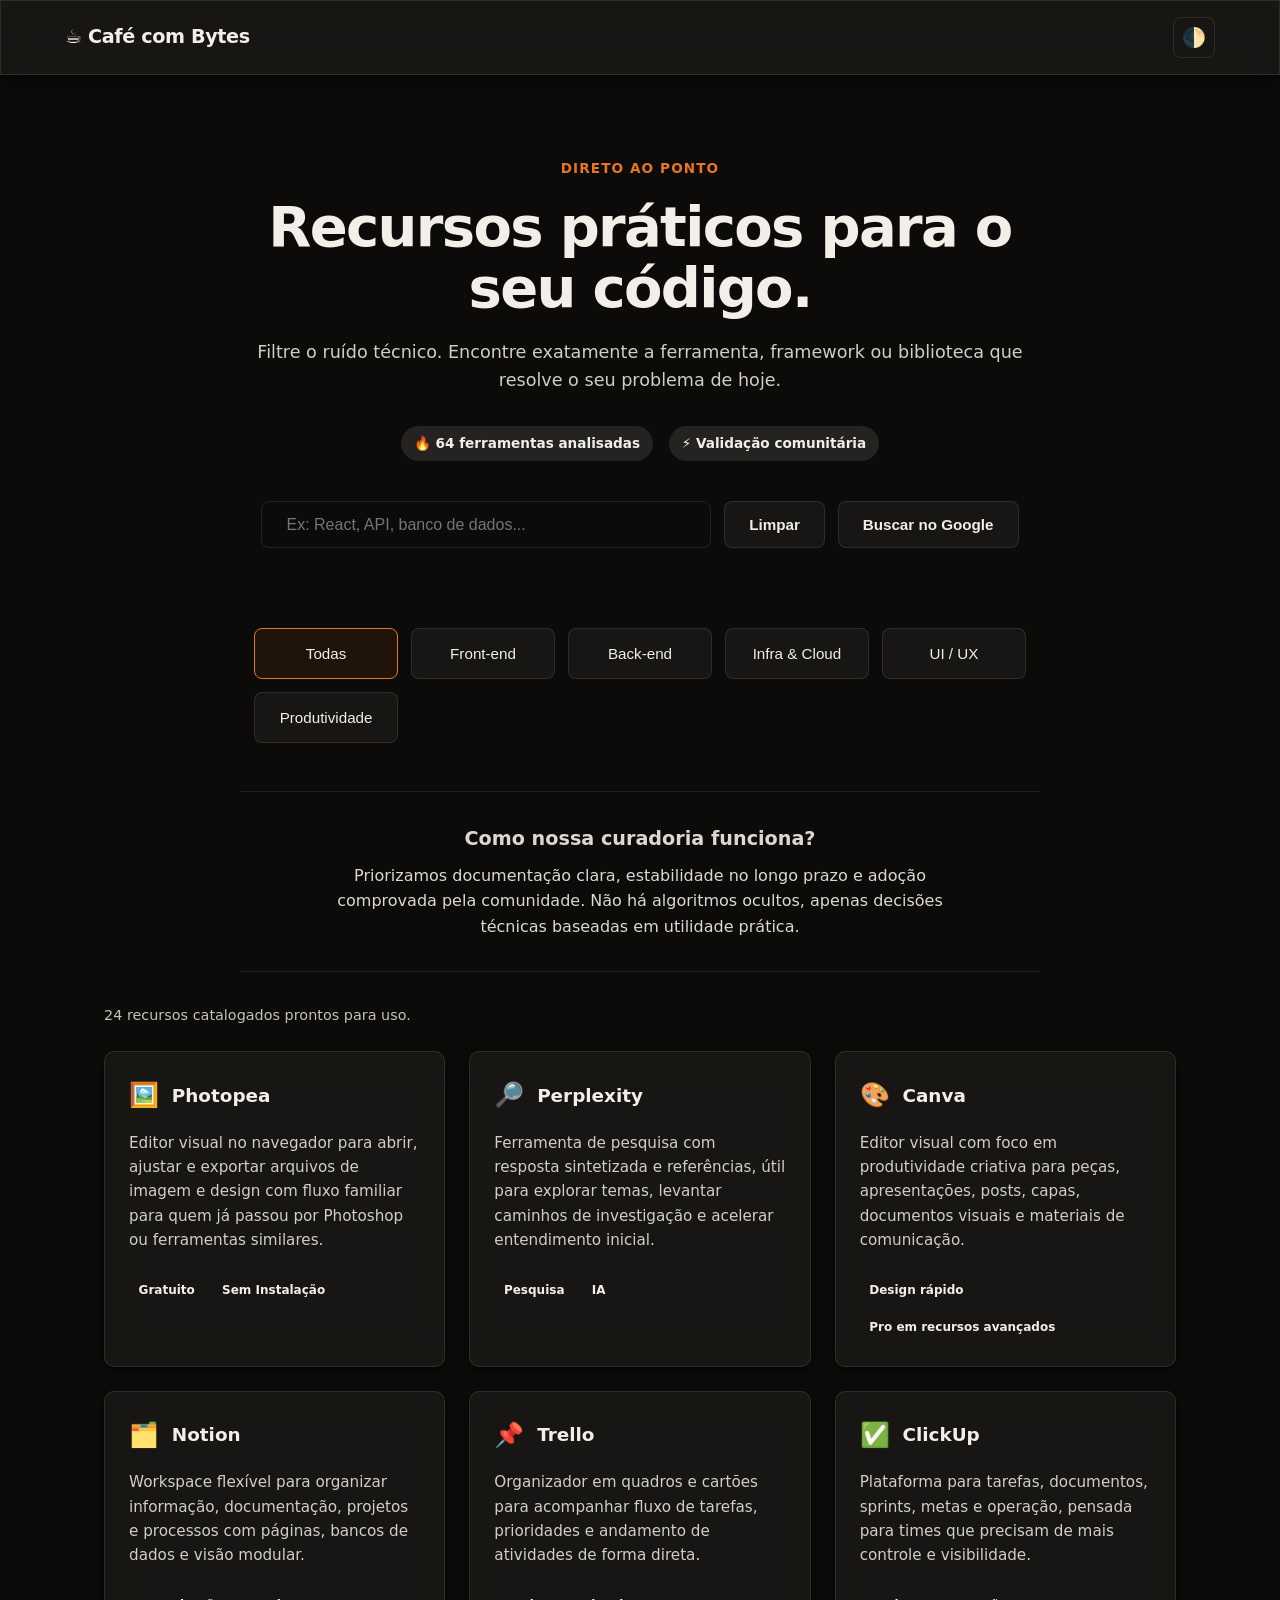
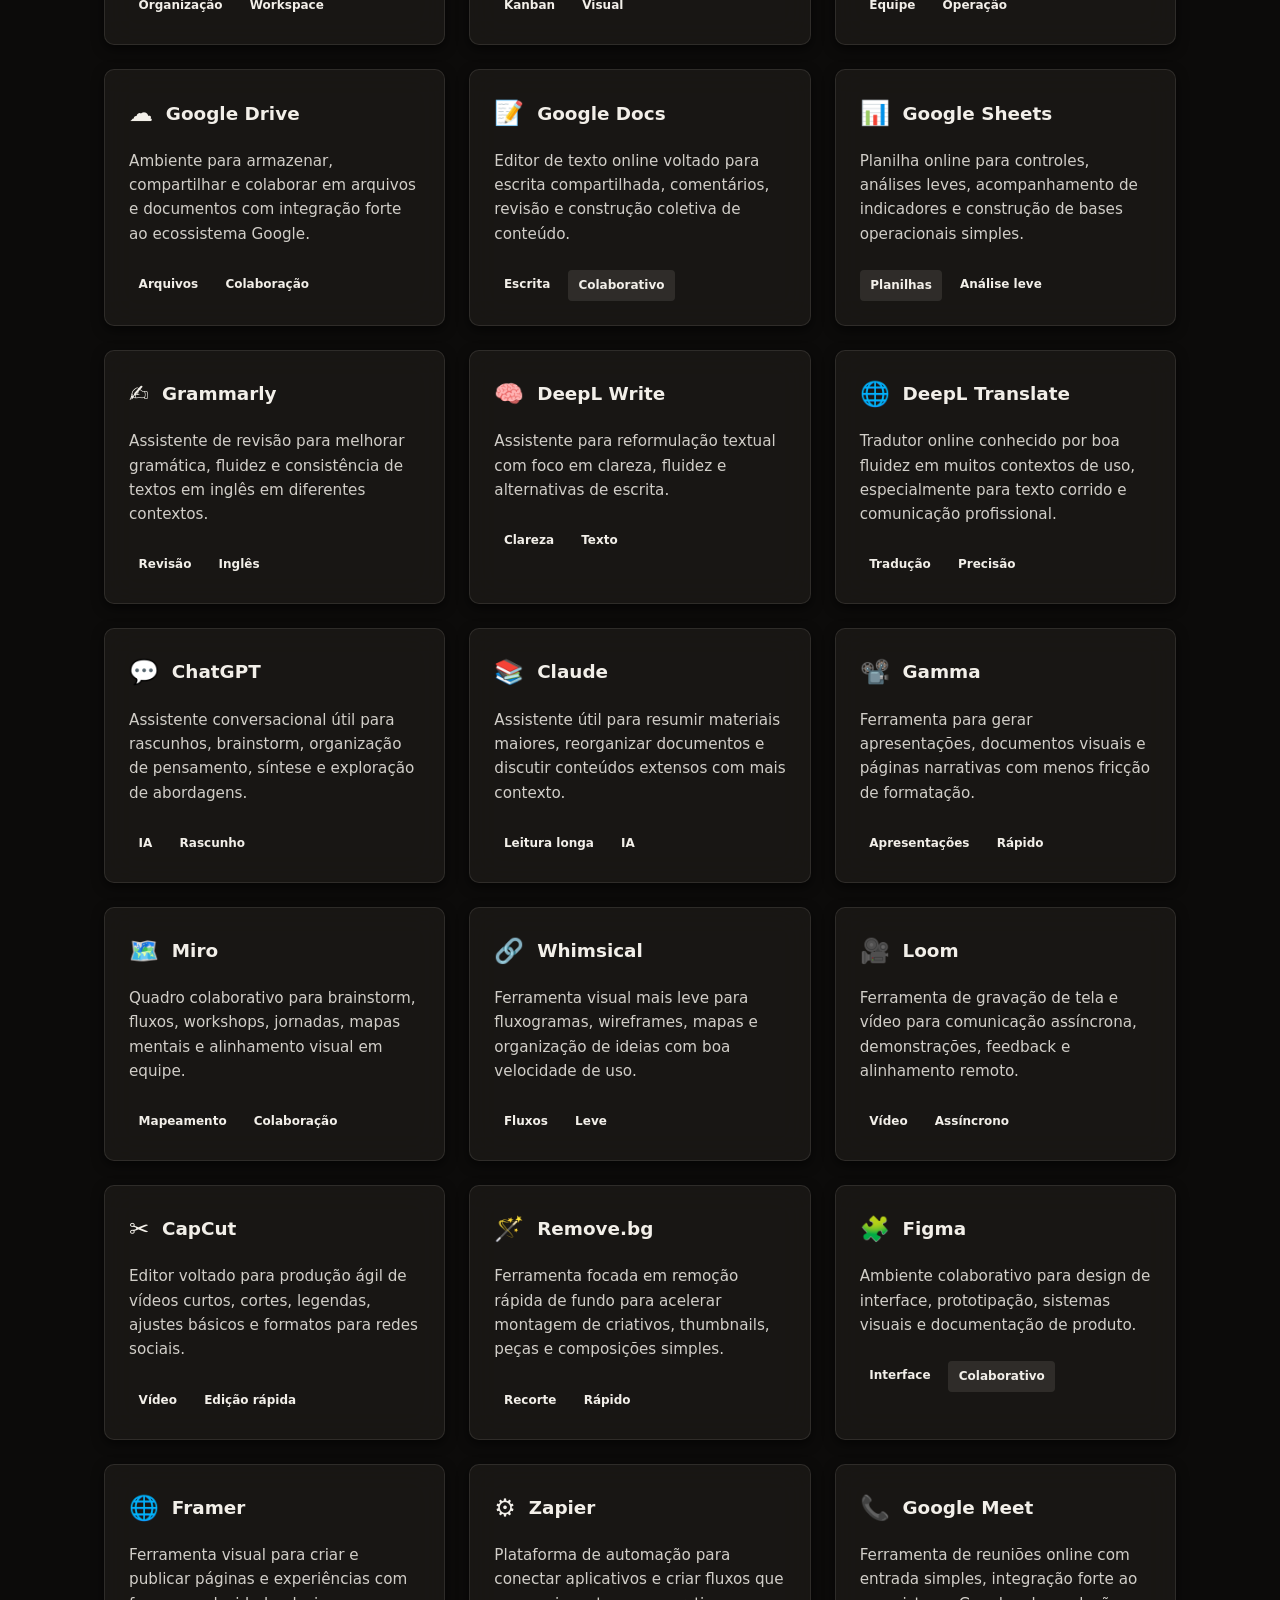
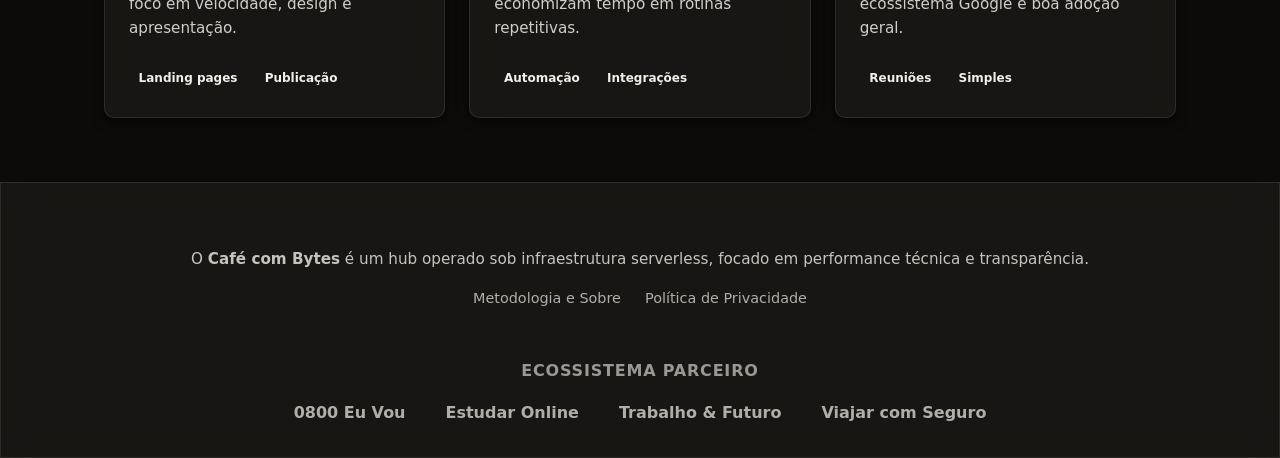
==== commit 52fc6aa8: "Add files via upload" ====
--- a/index.html
+++ b/index.html
@@ -1,458 +1,108 @@
 <!DOCTYPE html>
-<html lang="pt-BR" data-theme="light">
+<html lang="pt-BR" data-theme="dark">
 <head>
   <meta charset="UTF-8">
-  <meta name="viewport" content="width=device-width, initial-scale=1">
-  <title>Café Com Bytes — Curadoria editorial de ferramentas úteis para trabalhar, estudar e criar melhor</title>
-  <meta name="description" content="Café Com Bytes é um portal editorial de curadoria de ferramentas úteis para produtividade, IA, escrita, design, pesquisa, estudo, automação e trabalho digital.">
-  <meta name="keywords" content="ferramentas online, produtividade, IA, design, escrita, estudo, pesquisa, automação, marketing, trabalho remoto">
-  <meta name="author" content="Café Com Bytes">
-  <meta name="robots" content="index,follow">
+  <meta name="viewport" content="width=device-width, initial-scale=1.0">
+  <title>Café com Bytes | Curadoria e Ferramentas para Desenvolvedores</title>
+  <meta name="description" content="Sua dose diária de bibliotecas, APIs e recursos para turbinar sua engenharia de software e produtividade.">
+  <meta name="keywords" content="desenvolvimento, programação, ferramentas, bibliotecas, curadoria tech">
+  <meta name="robots" content="index, follow">
   <link rel="canonical" href="https://cafecombytes.com/">
+  
+  <!-- Open Graph -->
+  <meta property="og:title" content="Café com Bytes | Curadoria Tech">
+  <meta property="og:description" content="Bibliotecas, APIs e recursos testados para desenvolvedores.">
+  <meta property="og:url" content="https://cafecombytes.com/">
+  <meta property="og:type" content="website">
+  
+  <!-- Twitter Cards -->
+  <meta name="twitter:card" content="summary_large_image">
+  <meta name="twitter:title" content="Café com Bytes">
+  <meta name="twitter:description" content="Curadoria de ferramentas para engenharia de software.">
 
-  <meta property="og:type" content="website">
-  <meta property="og:locale" content="pt_BR">
-  <meta property="og:site_name" content="Café Com Bytes">
-  <meta property="og:title" content="Café Com Bytes — Curadoria editorial de ferramentas úteis para trabalhar, estudar e criar melhor">
-  <meta property="og:description" content="Descubra ferramentas úteis com menos ruído, mais contexto e melhor encaixe com o seu momento de trabalho, estudo e criação.">
-  <meta property="og:url" content="https://cafecombytes.com/">
-  <meta property="og:image" content="https://cafecombytes.com/og-cover.jpg">
-
-  <meta name="twitter:card" content="summary_large_image">
-  <meta name="twitter:title" content="Café Com Bytes — Curadoria editorial de ferramentas úteis para trabalhar, estudar e criar melhor">
-  <meta name="twitter:description" content="Uma cafeteria editorial digital para encontrar ferramentas úteis com análise, contexto e intenção.">
-  <meta name="twitter:image" content="https://cafecombytes.com/og-cover.jpg">
-
-  <link rel="preconnect" href="https://fonts.googleapis.com">
-  <link rel="preconnect" href="https://fonts.gstatic.com" crossorigin>
-  <link href="https://fonts.googleapis.com/css2?family=Fraunces:opsz,wght@9..144,500;9..144,600;9..144,700&family=Inter:wght@400;500;600;700;800&display=swap" rel="stylesheet">
-
+  <!-- GTM e Google Ads Placeholder -->
   <script>
-    (function(w,d,s,l,i){
-      w[l]=w[l]||[];
-      w[l].push({'gtm.start':new Date().getTime(),event:'gtm.js'});
-      var f=d.getElementsByTagName(s)[0],
-          j=d.createElement(s),
-          dl=l!='dataLayer'?'&l='+l:'';
-      j.async=true;
-      j.src='https://www.googletagmanager.com/gtm.js?id='+i+dl;
-      f.parentNode.insertBefore(j,f);
-    })(window,document,'script','dataLayer','GTM-XXXXCB');
+    // window.dataLayer = window.dataLayer || [];
+    // GTM script injection point
   </script>
 
-  <script async src="https://pagead2.googlesyndication.com/pagead/js/adsbygoogle.js?client=ca-pub-0000000000000000" crossorigin="anonymous"></script>
-
-  <link rel="stylesheet" href="style.css?v=20260607-1352">
-  <script src="script.js?v=20260607-1352" defer></script>
+  <link rel="stylesheet" href="style.css">
 </head>
 <body>
-  <noscript>
-    <iframe src="https://www.googletagmanager.com/ns.html?id=GTM-XXXXCB" height="0" width="0" style="display:none;visibility:hidden"></iframe>
-  </noscript>
-
-  <a class="skip-link" href="#conteudo-principal">Pular para o conteúdo</a>
-
-  <header class="site-header">
-    <div class="container header-inner">
-      <a href="./" class="brand" aria-label="Ir para a página inicial do Café Com Bytes">
-        <span class="brand-logo" aria-hidden="true">
-          <svg viewBox="0 0 96 96" class="logo-svg" role="img" aria-label="Logo do Café Com Bytes">
-            <defs>
-              <linearGradient id="logoGradientBytes" x1="0%" y1="0%" x2="100%" y2="100%">
-                <stop offset="0%" stop-color="#8f5f3b"></stop>
-                <stop offset="100%" stop-color="#4b8b87"></stop>
-              </linearGradient>
-            </defs>
-            <rect x="10" y="18" width="54" height="44" rx="14" fill="url(#logoGradientBytes)" opacity="0.18"></rect>
-            <path d="M24 34h18c8 0 14 6 14 14s-6 14-14 14H28" fill="none" stroke="currentColor" stroke-width="5.5" stroke-linecap="round" stroke-linejoin="round"></path>
-            <path d="M60 38h8c8 0 12 4 12 10s-4 10-12 10h-5" fill="none" stroke="#4b8b87" stroke-width="5" stroke-linecap="round" stroke-linejoin="round"></path>
-            <path d="M31 20c0-6 4-10 10-12" fill="none" stroke="#8f5f3b" stroke-width="4" stroke-linecap="round"></path>
-            <path d="M46 18c0-7 5-12 12-14" fill="none" stroke="#4b8b87" stroke-width="4" stroke-linecap="round"></path>
-            <path d="M24 66c8 8 18 12 30 12 12 0 22-4 30-12" fill="none" stroke="currentColor" stroke-width="4.5" stroke-linecap="round"></path>
-          </svg>
-        </span>
-        <span class="brand-copy">
-          <span class="brand-name">Café Com Bytes</span>
-          <span class="brand-tagline">Ferramentas úteis, servidas com contexto</span>
-        </span>
-      </a>
-
-      <nav class="main-nav" aria-label="Navegação principal">
-        <a href="#curadoria" class="nav-link">Curadoria</a>
-        <a href="#explorar" class="nav-link">Explorar</a>
-        <a href="#colecao" class="nav-link">Coleção</a>
-        <a href="sobre.html" class="nav-link">Sobre</a>
-        <a href="privacidade.html" class="nav-link">Privacidade</a>
-      </nav>
-
-      <div class="header-actions">
-        <button class="icon-control" type="button" data-font-toggle aria-label="Alternar tamanho da fonte">A</button>
-        <button class="icon-control" type="button" data-theme-toggle aria-label="Alternar tema">
-          <span class="theme-icon" aria-hidden="true">◐</span>
-        </button>
-      </div>
+  <header class="glass-header">
+    <div class="logo">☕ Café com Bytes</div>
+    <div class="controls">
+      <button id="theme-toggle" aria-label="Alternar modo de cor" title="Alternar tema">🌓</button>
     </div>
   </header>
 
-  <main id="conteudo-principal">
-    <section class="hero hero-refined">
-      <div class="container hero-layout">
-        <div class="hero-main">
-          <p class="eyebrow">Curadoria editorial digital</p>
-          <h1>Descubra ferramentas úteis sem se perder em listas infinitas.</h1>
-          <p class="hero-description">
-            O Café Com Bytes funciona como uma cafeteria editorial para quem trabalha, estuda, pesquisa, cria ou organiza projetos no digital. Em vez de despejar links, nós organizamos ferramentas por contexto, utilidade prática e momento de uso.
-          </p>
+  <main>
+    <section class="hero">
+      <span class="kicker">Direto ao Ponto</span>
+      <h1>Recursos práticos para o seu código.</h1>
+      <p>Filtre o ruído técnico. Encontre exatamente a ferramenta, framework ou biblioteca que resolve o seu problema de hoje.</p>
+      
+      <div class="metrics">
+         <span class="badge-metric">🔥 64 ferramentas analisadas</span>
+         <span class="badge-metric">⚡ Validação comunitária</span>
+      </div>
 
-          <form class="search-panel glass-panel" id="searchForm" role="search" aria-label="Buscar ferramentas úteis">
-            <label for="buscaFerramenta" class="search-label">Descreva o que você quer resolver agora</label>
-            <div class="search-row">
-              <input id="buscaFerramenta" name="q" type="search" placeholder="Ex.: resumir texto, organizar rotina, editar imagem, automatizar tarefa..." autocomplete="off">
-              <button type="submit" class="btn btn-primary">Buscar</button>
-            </div>
-            <div class="search-actions">
-              <button type="button" class="btn btn-secondary" id="clearSearchButton">Limpar</button>
-              <button type="button" class="btn btn-ghost" id="googleFallbackButton">Buscar no Google</button>
-            </div>
-            <p class="search-note">A busca local considera nome, dor resolvida, categoria, descrição, cenário, urgência, jornada e tags.</p>
-          </form>
-
-          <div class="hero-inline-points">
-            <article class="inline-point">
-              <strong>Contexto antes do clique</strong>
-              <p>Entenda quando a ferramenta faz sentido e quando ela só parece interessante.</p>
-            </article>
-            <article class="inline-point">
-              <strong>Menos ruído</strong>
-              <p>Seleção feita para reduzir dispersão, comparações inúteis e acumulação de abas.</p>
-            </article>
-            <article class="inline-point">
-              <strong>Uso real</strong>
-              <p>Curadoria pensada para rotina digital, não para vitrine de nomes famosos.</p>
-            </article>
-          </div>
-        </div>
-
-        <aside class="hero-sidebar">
-          <div class="hero-aside-card glass-panel">
-            <p class="eyebrow">O que você encontra aqui</p>
-            <ul class="hero-checklist" role="list">
-              <li>Ferramentas para escrever, organizar, criar, estudar e automatizar.</li>
-              <li>Explicação curta de encaixe, cuidado e cenário de uso.</li>
-              <li>Leitura rápida para decidir sem desperdiçar energia.</li>
-            </ul>
-          </div>
-
-          <div class="hero-metrics">
-            <article class="metric-card glass-panel">
-              <span class="metric-label">Critério editorial</span>
-              <strong>Resolver uma dor clara antes de parecer “inovador”.</strong>
-            </article>
-            <article class="metric-card glass-panel">
-              <span class="metric-label">Experiência</span>
-              <strong>Descoberta por situação, depois por categoria.</strong>
-            </article>
-            <article class="metric-card glass-panel">
-              <span class="metric-label">Objetivo</span>
-              <strong>Menos ferramenta acumulada, mais ferramenta usada.</strong>
-            </article>
-          </div>
-        </aside>
+      <div class="search-bar">
+        <input type="text" id="search-input" aria-label="Buscar ferramenta" placeholder="Ex: React, API, banco de dados...">
+        <button id="clear-search" aria-label="Limpar busca">Limpar</button>
+        <button id="google-search" aria-label="Buscar direto no Google">Buscar no Google</button>
       </div>
     </section>
 
-    <section class="section section-intro" id="curadoria">
-      <div class="container intro-grid">
-        <div class="intro-copy">
-          <p class="eyebrow">A lógica do portal</p>
-          <h2>Não listamos tudo. Selecionamos o que ajuda a decidir melhor.</h2>
-          <p>
-            O Café Com Bytes não quer ser só mais um diretório de links. A proposta é filtrar o excesso, dar contexto e reduzir o custo mental de descobrir o que realmente vale alguns minutos da sua atenção.
-          </p>
-        </div>
+    <nav class="bento-menu" aria-label="Filtros por intenção" id="bento-filters">
+      <button data-filter="all" class="active" aria-pressed="true">Todas</button>
+      <button data-filter="frontend" aria-pressed="false">Front-end</button>
+      <button data-filter="backend" aria-pressed="false">Back-end</button>
+      <button data-filter="infraestrutura" aria-pressed="false">Infra & Cloud</button>
+      <button data-filter="design" aria-pressed="false">UI / UX</button>
+      <button data-filter="produtividade" aria-pressed="false">Produtividade</button>
+    </nav>
 
-        <div class="intro-panels">
-          <article class="intro-panel glass-panel">
-            <h3>Como ler os cards</h3>
-            <p>Veja primeiro a dor resolvida. Depois observe cenário, cuidado e momento de uso.</p>
-          </article>
-          <article class="intro-panel glass-panel">
-            <h3>Como escolher melhor</h3>
-            <p>Pergunte se a ferramenta resolve o problema agora ou apenas aumenta a coleção de ferramentas salvas.</p>
-          </article>
-        </div>
-      </div>
+    <section class="editorial">
+      <h2>Como nossa curadoria funciona?</h2>
+      <p>Priorizamos documentação clara, estabilidade no longo prazo e adoção comprovada pela comunidade. Não há algoritmos ocultos, apenas decisões técnicas baseadas em utilidade prática.</p>
     </section>
 
-    <section class="section filters-redesigned" id="explorar">
-      <div class="container">
-        <div class="section-heading section-heading-inline">
-          <div>
-            <p class="eyebrow">Exploração guiada</p>
-            <h2>Comece pelo seu contexto, não pelo nome da ferramenta.</h2>
-          </div>
-          <p class="section-support">
-            Escolha primeiro a situação em que você está. Depois refine por categoria para encontrar algo mais aderente.
-          </p>
-        </div>
-
-        <div class="context-stage glass-panel">
-          <div class="context-stage-copy">
-            <h3>Atalhos de intenção</h3>
-            <p>
-              Em vez de abrir vinte abas, use os atalhos abaixo como porta de entrada para a curadoria. Eles foram desenhados para representar necessidades humanas comuns no trabalho digital.
-            </p>
-          </div>
-
-          <div class="bento-grid" id="journeyFilters" aria-label="Filtros por situação humana">
-            <button class="bento-card bento-card-large is-active" type="button" data-filter-type="jornada" data-filter-value="todos">
-              <span class="bento-kicker">Visão geral</span>
-              <strong>Quero ver toda a curadoria</strong>
-              <small>Boa opção para reconhecer padrões antes de filtrar.</small>
-            </button>
-            <button class="bento-card" type="button" data-filter-type="jornada" data-filter-value="organizar">
-              <span class="bento-kicker">Rotina</span>
-              <strong>Quero organizar meu trabalho</strong>
-              <small>Planejamento, fluxo, tarefas e execução.</small>
-            </button>
-            <button class="bento-card" type="button" data-filter-type="jornada" data-filter-value="escrever">
-              <span class="bento-kicker">Clareza</span>
-              <strong>Quero escrever melhor</strong>
-              <small>Rascunho, revisão, síntese e estrutura.</small>
-            </button>
-            <button class="bento-card" type="button" data-filter-type="jornada" data-filter-value="pesquisar">
-              <span class="bento-kicker">Pesquisa</span>
-              <strong>Quero pesquisar mais rápido</strong>
-              <small>Referências, leitura e busca mais objetiva.</small>
-            </button>
-            <button class="bento-card" type="button" data-filter-type="jornada" data-filter-value="conteudo">
-              <span class="bento-kicker">Criação</span>
-              <strong>Quero criar conteúdo</strong>
-              <small>Imagem, vídeo, apresentação e publicação.</small>
-            </button>
-            <button class="bento-card" type="button" data-filter-type="jornada" data-filter-value="estudar">
-              <span class="bento-kicker">Aprendizado</span>
-              <strong>Quero estudar melhor</strong>
-              <small>Organização de conhecimento e revisão ativa.</small>
-            </button>
-            <button class="bento-card" type="button" data-filter-type="jornada" data-filter-value="ia">
-              <span class="bento-kicker">Aceleração</span>
-              <strong>Quero ganhar tempo com IA</strong>
-              <small>Rascunho, resumo, análise e apoio cognitivo.</small>
-            </button>
-            <button class="bento-card" type="button" data-filter-type="jornada" data-filter-value="automatizar">
-              <span class="bento-kicker">Fluxo</span>
-              <strong>Quero automatizar tarefas</strong>
-              <small>Menos repetição, mais consistência.</small>
-            </button>
-            <button class="bento-card" type="button" data-filter-type="jornada" data-filter-value="equipe">
-              <span class="bento-kicker">Equipe</span>
-              <strong>Quero colaborar melhor</strong>
-              <small>Trabalho remoto, alinhamento e comunicação.</small>
-            </button>
-            <button class="bento-card" type="button" data-filter-type="jornada" data-filter-value="simples">
-              <span class="bento-kicker">Sem fricção</span>
-              <strong>Quero algo simples</strong>
-              <small>Baixa curva de adoção e uso imediato.</small>
-            </button>
-            <button class="bento-card" type="button" data-filter-type="jornada" data-filter-value="agora">
-              <span class="bento-kicker">Urgência</span>
-              <strong>Quero resolver algo agora</strong>
-              <small>Resultado rápido para bloqueios imediatos.</small>
-            </button>
-          </div>
-        </div>
-
-        <div class="category-stage">
-          <div class="category-stage-header">
-            <p class="eyebrow">Refino por categoria</p>
-            <p class="section-support">Use as categorias como segundo filtro, não como ponto de partida obrigatório.</p>
-          </div>
-
-          <div class="chip-row chip-row-refined" id="categoryFilters" aria-label="Filtros por categoria">
-            <button class="chip is-active" type="button" data-filter-type="categoria" data-filter-value="todos">Todas</button>
-            <button class="chip" type="button" data-filter-type="categoria" data-filter-value="Produtividade">Produtividade</button>
-            <button class="chip" type="button" data-filter-type="categoria" data-filter-value="IA">IA</button>
-            <button class="chip" type="button" data-filter-type="categoria" data-filter-value="Escrita">Escrita</button>
-            <button class="chip" type="button" data-filter-type="categoria" data-filter-value="Design">Design</button>
-            <button class="chip" type="button" data-filter-type="categoria" data-filter-value="Pesquisa">Pesquisa</button>
-            <button class="chip" type="button" data-filter-type="categoria" data-filter-value="Vídeo e imagem">Vídeo e imagem</button>
-            <button class="chip" type="button" data-filter-type="categoria" data-filter-value="Organização">Organização</button>
-            <button class="chip" type="button" data-filter-type="categoria" data-filter-value="Estudo">Estudo</button>
-            <button class="chip" type="button" data-filter-type="categoria" data-filter-value="Automação">Automação</button>
-            <button class="chip" type="button" data-filter-type="categoria" data-filter-value="Marketing">Marketing</button>
-            <button class="chip" type="button" data-filter-type="categoria" data-filter-value="Desenvolvimento">Desenvolvimento</button>
-            <button class="chip" type="button" data-filter-type="categoria" data-filter-value="Trabalho remoto">Trabalho remoto</button>
-            <button class="chip" type="button" data-filter-type="categoria" data-filter-value="Arquivos e utilidades">Arquivos e utilidades</button>
-            <button class="chip" type="button" data-filter-type="categoria" data-filter-value="Planejamento">Planejamento</button>
-            <button class="chip" type="button" data-filter-type="categoria" data-filter-value="Negócios">Negócios</button>
-          </div>
-        </div>
-      </div>
-    </section>
-
-    <section class="section collection-section" id="colecao">
-      <div class="container">
-        <div class="section-heading section-heading-inline">
-          <div>
-            <p class="eyebrow">Coleção atual</p>
-            <h2>Ferramentas servidas com contexto e leitura rápida.</h2>
-          </div>
-          <p class="section-support" id="resultCount">Carregando curadoria...</p>
-        </div>
-
-        <div id="cardsGrid" class="cards-grid" aria-live="polite"></div>
-
-        <div class="empty-state glass-panel" id="emptyState" hidden>
-          <h3>Nenhuma ferramenta combinou com esse recorte.</h3>
-          <p>
-            Tente remover um filtro, usar uma palavra mais ampla ou recorrer à busca aberta quando a curadoria ainda não cobre exatamente o que você precisa.
-          </p>
-        </div>
-      </div>
-    </section>
-
-    <section class="section advice-section">
-      <div class="container advice-grid">
-        <div class="advice-intro glass-panel">
-          <p class="eyebrow">Antes de adotar qualquer ferramenta</p>
-          <h2>Três perguntas simples evitam excesso, fricção e desperdício de energia.</h2>
-        </div>
-
-        <div class="advice-list glass-panel">
-          <article class="advice-item">
-            <span class="advice-number">1</span>
-            <div>
-              <h3>Isso resolve o problema ou só parece promissor?</h3>
-              <p>Nem toda ferramenta interessante melhora sua rotina. Algumas apenas criam mais sistema para administrar.</p>
-            </div>
-          </article>
-
-          <article class="advice-item">
-            <span class="advice-number">2</span>
-            <div>
-              <h3>O ganho de tempo compensa o custo de adoção?</h3>
-              <p>Considere cadastro, curva de aprendizado, idioma, limite gratuito e adaptação da equipe.</p>
-            </div>
-          </article>
-
-          <article class="advice-item">
-            <span class="advice-number">3</span>
-            <div>
-              <h3>Essa ferramenta encaixa no seu momento atual?</h3>
-              <p>Ferramenta certa fora de hora ainda é fricção. Contexto vale mais do que hype.</p>
-            </div>
-          </article>
-        </div>
-      </div>
-    </section>
-
-    <section class="section closing-section">
-      <div class="container closing-grid">
-        <div class="closing-copy">
-          <p class="eyebrow">Fechamento editorial</p>
-          <h2>O objetivo não é descobrir mais ferramentas. É escolher melhor.</h2>
-          <p>
-            O Café Com Bytes existe para ajudar pessoas que vivem no digital a filtrar excesso, ganhar clareza e encontrar ferramentas que façam sentido no trabalho real, no estudo real e na criação real.
-          </p>
-        </div>
-
-        <div class="closing-panels">
-          <article class="closing-panel glass-panel">
-            <h3>Para quem é</h3>
-            <p>Profissionais digitais, estudantes, criadores, freelancers, equipes enxutas e pessoas cansadas de diretórios genéricos.</p>
-          </article>
-          <article class="closing-panel glass-panel">
-            <h3>Como usar</h3>
-            <p>Busque por dor, explore por contexto, refine por categoria e abra apenas o que realmente merece seu clique.</p>
-          </article>
-        </div>
-      </div>
+    <section class="dynamic-area" aria-live="polite">
+      <div id="status-results">Sincronizando banco de dados...</div>
+      <div id="cards-grid" class="grid" role="list"></div>
     </section>
   </main>
 
-  <div class="modal-backdrop" id="modalBackdrop" hidden aria-hidden="true">
-    <section
-      class="modal-panel glass-panel"
-      id="toolModal"
-      role="dialog"
-      aria-modal="true"
-      aria-labelledby="modalTitle"
-      tabindex="-1"
-    >
-      <button class="modal-close" id="modalClose" type="button" aria-label="Fechar detalhes da ferramenta">×</button>
+  <dialog id="item-modal" class="glass-modal">
+    <div class="modal-content">
+      <button id="close-modal" aria-label="Fechar janela">✖</button>
+      <h2 id="modal-title"></h2>
+      <p id="modal-desc" class="modal-description"></p>
+      <div class="modal-pain-box">
+        <strong>Dor principal resolvida:</strong> <span id="modal-pain"></span>
+      </div>
+      <div class="modal-actions">
+        <a href="#" id="modal-link" target="_blank" rel="noopener">Acessar Recurso Oficial</a>
+        <button id="share-btn">Compartilhar URL</button>
+      </div>
+    </div>
+  </dialog>
 
-      <div class="modal-header">
-        <p class="eyebrow" id="modalCategory"></p>
-        <h2 id="modalTitle"></h2>
-        <p class="modal-dor" id="modalDor"></p>
-      </div>
+  <footer class="glass-footer">
+     <div class="footer-info">
+       <p>O <strong>Café com Bytes</strong> é um hub operado sob infraestrutura serverless, focado em performance técnica e transparência.</p>
+       <nav class="footer-nav">
+         <a href="sobre.html">Metodologia e Sobre</a>
+         <a href="privacidade.html">Política de Privacidade</a>
+       </nav>
+     </div>
+     <div class="partners-wrapper">
+       <h3>Ecossistema Parceiro</h3>
+       <div id="partners-container" class="partners"></div>
+     </div>
+  </footer>
 
-      <div class="modal-body">
-        <div class="modal-column">
-          <h3>O que ela entrega</h3>
-          <p id="modalDescription"></p>
-        </div>
-
-        <div class="modal-column">
-          <h3>Melhor para</h3>
-          <p id="modalBestFor"></p>
-        </div>
-
-        <div class="modal-column">
-          <h3>Cenário de uso</h3>
-          <p id="modalScenario"></p>
-        </div>
-
-        <div class="modal-column">
-          <h3>Ponto de atenção</h3>
-          <p id="modalCuidado"></p>
-        </div>
-
-        <div class="modal-meta-row">
-          <div class="modal-meta-box">
-            <span class="meta-label">Momento da jornada</span>
-            <strong id="modalJourney"></strong>
-          </div>
-          <div class="modal-meta-box">
-            <span class="meta-label">Urgência</span>
-            <strong id="modalUrgency"></strong>
-          </div>
-        </div>
-
-        <div class="tag-list" id="modalTags"></div>
-      </div>
-
-      <footer class="modal-footer">
-        <a href="#" class="btn btn-primary" id="modalVisitLink" target="_blank" rel="noopener noreferrer">Abrir ferramenta</a>
-        <button class="btn btn-secondary" type="button" id="modalShare">Compartilhar</button>
-      </footer>
-    </section>
-  </div>
-
-  <footer class="site-footer">
-    <div class="container footer-grid">
-      <section class="footer-brand">
-        <h2>Café Com Bytes</h2>
-        <p>
-          Um hub de curadoria editorial para descobrir ferramentas úteis com mais contexto, menos ruído e decisões melhores no ambiente digital.
-        </p>
-      </section>
-
-      <nav class="footer-nav" aria-label="Navegação do rodapé">
-        <h3>Institucional</h3>
-        <ul role="list">
-          <li><a href="./">Início</a></li>
-          <li><a href="sobre.html">Sobre</a></li>
-          <li><a href="privacidade.html">Privacidade</a></li>
-        </ul>
-      </nav>
-
-      <section class="footer-partners">
-        <h3>Rede parceira</h3>
-        <ul id="partnersList" class="partners-list" role="list"></ul>
-      </section>
-    </div>
-  </footer>
+  <script src="script.js"></script>
 </body>
-</html>
+</html>
--- a/style.css
+++ b/style.css
@@ -1,892 +1,130 @@
-:root,
-[data-theme="light"] {
-  --text-xs: clamp(0.75rem, 0.7rem + 0.25vw, 0.875rem);
-  --text-sm: clamp(0.875rem, 0.8rem + 0.35vw, 1rem);
-  --text-base: clamp(1rem, 0.96rem + 0.22vw, 1.125rem);
-  --text-lg: clamp(1.125rem, 1rem + 0.75vw, 1.5rem);
-  --text-xl: clamp(1.5rem, 1.2rem + 1.4vw, 2.3rem);
-  --text-2xl: clamp(2rem, 1.3rem + 2.6vw, 3.8rem);
-
-  --space-1: 0.25rem;
-  --space-2: 0.5rem;
-  --space-3: 0.75rem;
-  --space-4: 1rem;
-  --space-5: 1.25rem;
-  --space-6: 1.5rem;
-  --space-8: 2rem;
-  --space-10: 2.5rem;
-  --space-12: 3rem;
-  --space-16: 4rem;
-  --space-20: 5rem;
-
-  --font-display: "Fraunces", Georgia, serif;
-  --font-body: "Inter", "Segoe UI", sans-serif;
-
-  --color-bg: #f4efe8;
-  --color-surface: rgba(252, 248, 243, 0.78);
-  --color-surface-2: rgba(247, 240, 231, 0.92);
-  --color-surface-3: rgba(241, 231, 219, 0.86);
-  --color-border: rgba(103, 88, 72, 0.14);
-  --color-divider: rgba(98, 84, 71, 0.12);
-  --color-text: #2f251f;
-  --color-text-muted: #6f6053;
-  --color-text-faint: #9e8e80;
-  --color-primary: #7f5333;
-  --color-primary-hover: #6d4528;
-  --color-secondary: #4b8b87;
-  --color-secondary-hover: #3a706d;
-  --color-accent: #b27b58;
-  --color-accent-soft: rgba(178, 123, 88, 0.14);
-  --color-highlight: rgba(75, 139, 135, 0.12);
-  --color-panel-overlay: rgba(255, 248, 241, 0.48);
-
-  --shadow-sm: 0 8px 22px rgba(115, 91, 68, 0.08);
-  --shadow-md: 0 18px 44px rgba(88, 67, 48, 0.11);
-  --shadow-lg: 0 24px 60px rgba(79, 61, 45, 0.15);
-
-  --radius-sm: 0.5rem;
-  --radius-md: 0.85rem;
-  --radius-lg: 1.25rem;
-  --radius-xl: 1.75rem;
-  --radius-full: 999px;
-
-  --content-width: 1200px;
-  --transition: 180ms cubic-bezier(0.16, 1, 0.3, 1);
+:root {
+  /* Paleta Light - Tons profundos off-white, sem branco absoluto */
+  --bg-color: #fcfbf9;
+  --text-color: #1a1918;
+  --surface: rgba(243, 239, 233, 0.65);
+  --surface-border: rgba(26, 25, 24, 0.12);
+  --primary: #c95c10;
+  --primary-hover: #a84b0b;
+  --shadow-color: rgba(26, 25, 24, 0.08);
+  --radius-card: 10px;
+  --radius-btn: 8px;
+  --glass-blur: blur(16px);
+  --font-base: system-ui, -apple-system, sans-serif;
 }
 
 [data-theme="dark"] {
-  --color-bg: #1e1915;
-  --color-surface: rgba(42, 34, 29, 0.72);
-  --color-surface-2: rgba(49, 39, 33, 0.88);
-  --color-surface-3: rgba(57, 45, 38, 0.9);
-  --color-border: rgba(220, 198, 176, 0.12);
-  --color-divider: rgba(215, 190, 166, 0.1);
-  --color-text: #efe5da;
-  --color-text-muted: #c5b6a6;
-  --color-text-faint: #998777;
-  --color-primary: #c28a62;
-  --color-primary-hover: #d79b71;
-  --color-secondary: #73b7b0;
-  --color-secondary-hover: #8acac4;
-  --color-accent: #9a6a47;
-  --color-accent-soft: rgba(194, 138, 98, 0.16);
-  --color-highlight: rgba(115, 183, 176, 0.14);
-  --color-panel-overlay: rgba(69, 54, 44, 0.42);
-
-  --shadow-sm: 0 8px 22px rgba(10, 8, 6, 0.24);
-  --shadow-md: 0 18px 44px rgba(8, 6, 5, 0.34);
-  --shadow-lg: 0 24px 60px rgba(6, 5, 4, 0.42);
+  /* Paleta Dark - Tons profundos espresso/carvão, sem preto absoluto */
+  --bg-color: #0c0b0a;
+  --text-color: #f2efe9;
+  --surface: rgba(31, 28, 25, 0.7);
+  --surface-border: rgba(242, 239, 233, 0.1);
+  --primary: #e67525;
+  --primary-hover: #f08d46;
+  --shadow-color: rgba(0, 0, 0, 0.6);
 }
 
-@media (prefers-color-scheme: dark) {
-  :root:not([data-theme="light"]) {
-    --color-bg: #1e1915;
-    --color-surface: rgba(42, 34, 29, 0.72);
-    --color-surface-2: rgba(49, 39, 33, 0.88);
-    --color-surface-3: rgba(57, 45, 38, 0.9);
-    --color-border: rgba(220, 198, 176, 0.12);
-    --color-divider: rgba(215, 190, 166, 0.1);
-    --color-text: #efe5da;
-    --color-text-muted: #c5b6a6;
-    --color-text-faint: #998777;
-    --color-primary: #c28a62;
-    --color-primary-hover: #d79b71;
-    --color-secondary: #73b7b0;
-    --color-secondary-hover: #8acac4;
-    --color-accent: #9a6a47;
-    --color-accent-soft: rgba(194, 138, 98, 0.16);
-    --color-highlight: rgba(115, 183, 176, 0.14);
-    --color-panel-overlay: rgba(69, 54, 44, 0.42);
-  }
+* { box-sizing: border-box; margin: 0; padding: 0; }
+
+body {
+  font-family: var(--font-base);
+  background-color: var(--bg-color);
+  color: var(--text-color);
+  line-height: 1.6;
+  transition: background-color 0.3s ease, color 0.3s ease;
+  -webkit-font-smoothing: antialiased;
 }
 
-*,
-*::before,
-*::after {
-  box-sizing: border-box;
+/* Superfícies Translúcidas / Glassmorphism */
+.glass-header, .glass-modal, .glass-footer, .card {
+  background: var(--surface);
+  backdrop-filter: var(--glass-blur);
+  -webkit-backdrop-filter: var(--glass-blur);
+  border: 1px solid var(--surface-border);
 }
 
-html {
-  scroll-behavior: smooth;
-  text-size-adjust: none;
+/* Header */
+.glass-header {
+  position: sticky; top: 0; z-index: 100;
+  display: flex; justify-content: space-between; align-items: center;
+  padding: 1rem 5%; box-shadow: 0 4px 20px var(--shadow-color);
 }
+.logo { font-weight: 800; font-size: 1.2rem; letter-spacing: -0.02em; }
+.controls button { background: transparent; border: 1px solid var(--surface-border); font-size: 1.2rem; padding: 0.5rem; color: var(--text-color); }
 
-body {
-  margin: 0;
-  min-height: 100vh;
-  font-family: var(--font-body);
-  font-size: var(--text-base);
-  line-height: 1.6;
-  color: var(--color-text);
-  background:
-    radial-gradient(circle at top left, rgba(178, 123, 88, 0.15), transparent 34%),
-    radial-gradient(circle at top right, rgba(75, 139, 135, 0.12), transparent 32%),
-    linear-gradient(180deg, color-mix(in oklab, var(--color-bg) 88%, var(--color-accent-soft)) 0%, var(--color-bg) 100%);
-}
+/* Hero Section */
+.hero { padding: 5rem 5%; text-align: center; max-width: 900px; margin: 0 auto; }
+.kicker { display: inline-block; color: var(--primary); font-weight: 700; text-transform: uppercase; font-size: 0.85rem; letter-spacing: 0.08em; margin-bottom: 1rem; }
+.hero h1 { font-size: clamp(2rem, 5vw, 3.5rem); margin-bottom: 1.2rem; line-height: 1.1; letter-spacing: -0.03em; }
+.hero p { font-size: 1.1rem; opacity: 0.85; margin-bottom: 2rem; }
 
-body.modal-open {
-  overflow: hidden;
-}
+.metrics { display: flex; gap: 1rem; justify-content: center; margin-bottom: 2.5rem; flex-wrap: wrap; }
+.badge-metric { font-size: 0.85rem; padding: 0.4rem 0.8rem; border-radius: 20px; background: var(--surface-border); font-weight: 600; }
 
-img,
-svg {
-  display: block;
-  max-width: 100%;
-}
+/* Controles de Busca e Botões */
+.search-bar { display: flex; gap: 0.8rem; justify-content: center; flex-wrap: wrap; }
+.search-bar input { flex: 1; max-width: 450px; padding: 0.85rem 1.5rem; border-radius: var(--radius-btn); border: 1px solid var(--surface-border); background: transparent; color: var(--text-color); font-size: 1rem; }
+.search-bar input:focus { outline: 2px solid var(--primary); outline-offset: 2px; }
 
-button,
-input,
-textarea,
-select {
-  font: inherit;
-  color: inherit;
-}
+button { padding: 0.85rem 1.5rem; border-radius: var(--radius-btn); border: none; background: var(--primary); color: #fff; cursor: pointer; font-weight: 600; font-size: 0.95rem; transition: background-color 0.2s, transform 0.1s; }
+button:hover { background: var(--primary-hover); }
+button:active { transform: scale(0.98); }
+#clear-search, #google-search { background: var(--surface); color: var(--text-color); border: 1px solid var(--surface-border); }
+#clear-search:hover, #google-search:hover { background: var(--surface-border); }
 
-button {
-  border: 0;
-  background: none;
-  cursor: pointer;
-}
+/* Bento Menu */
+.bento-menu { display: grid; grid-template-columns: repeat(auto-fit, minmax(130px, 1fr)); gap: 0.8rem; padding: 0 5%; max-width: 900px; margin: 0 auto 3rem auto; }
+.bento-menu button { background: var(--surface); color: var(--text-color); border: 1px solid var(--surface-border); border-radius: var(--radius-btn); padding: 1rem; text-align: center; font-weight: 500; }
+.bento-menu button[aria-pressed="true"], .bento-menu button.active { border-color: var(--primary); background: rgba(201, 92, 16, 0.1); color: var(--text-color); }
 
-a {
-  color: inherit;
-  text-decoration: none;
-}
+/* Editorial & Grid */
+.editorial { padding: 2rem 5%; text-align: center; max-width: 800px; margin: 0 auto 2rem auto; opacity: 0.9; border-top: 1px solid var(--surface-border); border-bottom: 1px solid var(--surface-border); }
+.editorial h2 { font-size: 1.2rem; margin-bottom: 0.5rem; }
 
-h1,
-h2,
-h3,
-h4 {
-  margin: 0;
-  line-height: 1.1;
-  font-family: var(--font-display);
-}
+.dynamic-area { padding: 0 5% 4rem 5%; max-width: 1200px; margin: 0 auto; }
+#status-results { margin-bottom: 1.5rem; font-weight: 500; opacity: 0.8; font-size: 0.9rem; }
+.grid { display: grid; grid-template-columns: repeat(auto-fill, minmax(300px, 1fr)); gap: 1.5rem; }
 
-p {
-  margin: 0;
-}
+/* Cards */
+.card { padding: 1.5rem; border-radius: var(--radius-card); cursor: pointer; transition: transform 0.25s cubic-bezier(0.4, 0, 0.2, 1), box-shadow 0.25s; box-shadow: 0 4px 12px var(--shadow-color); outline: none; }
+.card:hover, .card:focus-visible { transform: translateY(-6px); box-shadow: 0 12px 24px var(--shadow-color); border-color: var(--primary); }
+.card-header { display: flex; align-items: center; gap: 0.8rem; margin-bottom: 1rem; }
+.card-title { font-weight: 700; font-size: 1.15rem; line-height: 1.2; }
+.emoji { font-size: 1.5rem; }
+.card p { font-size: 0.95rem; opacity: 0.85; margin-bottom: 1.5rem; }
 
-ul[role="list"] {
-  margin: 0;
-  padding: 0;
-  list-style: none;
-}
+/* Badges dinâmicas */
+.tags-container { display: flex; flex-wrap: wrap; gap: 0.5rem; }
+.dynamic-badge { font-size: 0.75rem; padding: 0.3rem 0.6rem; border-radius: 4px; font-weight: 600; }
 
-:focus-visible {
-  outline: 2px solid var(--color-secondary);
-  outline-offset: 3px;
-  border-radius: 0.4rem;
-}
+/* Modal */
+.glass-modal { margin: auto; padding: 0; border-radius: var(--radius-card); max-width: 550px; width: 92%; color: var(--text-color); box-shadow: 0 25px 50px var(--shadow-color); }
+.glass-modal::backdrop { background: rgba(0, 0, 0, 0.6); backdrop-filter: blur(4px); }
+.modal-content { padding: 2.5rem; position: relative; }
+#close-modal { position: absolute; top: 1rem; right: 1rem; font-size: 1.2rem; border: none; background: transparent; color: var(--text-color); cursor: pointer; padding: 0.5rem; border-radius: 50%; }
+#close-modal:hover { background: var(--surface-border); }
+#modal-title { font-size: 1.8rem; margin-bottom: 1rem; }
+.modal-description { font-size: 1.05rem; margin-bottom: 1.5rem; line-height: 1.7; opacity: 0.9; }
+.modal-pain-box { background: var(--surface-border); padding: 1rem; border-radius: var(--radius-btn); margin-bottom: 2rem; font-size: 0.95rem; }
 
-.skip-link {
-  position: absolute;
-  left: 1rem;
-  top: -3rem;
-  z-index: 999;
-  background: var(--color-primary);
-  color: #f3eadf;
-  padding: 0.7rem 1rem;
-  border-radius: var(--radius-full);
-  transition: top var(--transition);
-}
+.modal-actions { display: flex; gap: 1rem; flex-wrap: wrap; }
+.modal-actions a { flex: 1; background: var(--primary); color: #fff; padding: 0.85rem; text-decoration: none; border-radius: var(--radius-btn); font-weight: 600; text-align: center; min-width: 200px; transition: background-color 0.2s; }
+.modal-actions a:hover { background: var(--primary-hover); }
+#share-btn { flex: 1; min-width: 200px; }
 
-.skip-link:focus {
-  top: 1rem;
-}
+/* Footer */
+.glass-footer { padding: 4rem 5% 2rem 5%; text-align: center; border-top: 1px solid var(--surface-border); }
+.footer-info p { opacity: 0.8; margin-bottom: 1rem; font-size: 0.95rem; }
+.footer-nav { display: flex; justify-content: center; gap: 1.5rem; margin-bottom: 3rem; }
+.footer-nav a { color: var(--text-color); text-decoration: none; font-weight: 500; font-size: 0.9rem; opacity: 0.7; }
+.footer-nav a:hover { opacity: 1; text-decoration: underline; }
 
-.container {
-  width: min(calc(100% - 2rem), var(--content-width));
-  margin-inline: auto;
-}
+.partners-wrapper h3 { font-size: 1rem; margin-bottom: 1rem; opacity: 0.6; text-transform: uppercase; letter-spacing: 0.05em; }
+.partners { display: flex; justify-content: center; gap: 2.5rem; flex-wrap: wrap; }
+.partner-item a { color: var(--text-color); text-decoration: none; font-weight: 600; opacity: 0.7; transition: opacity 0.2s; }
+.partner-item a:hover { opacity: 1; color: var(--primary); }
 
-.site-header {
-  position: sticky;
-  top: 0;
-  z-index: 60;
-  background: color-mix(in oklab, var(--color-bg) 68%, transparent);
-  backdrop-filter: blur(18px);
-  border-bottom: 1px solid var(--color-divider);
-}
-
-.header-inner {
-  display: grid;
-  grid-template-columns: auto 1fr auto;
-  align-items: center;
-  gap: var(--space-4);
-  min-height: 5.3rem;
-}
-
-.brand {
-  display: inline-flex;
-  align-items: center;
-  gap: var(--space-3);
-}
-
-.brand-logo {
-  width: 3.5rem;
-  height: 3.5rem;
-  border-radius: 1rem;
-  padding: 0.35rem;
-  background: linear-gradient(135deg, color-mix(in oklab, var(--color-surface-2) 76%, transparent), color-mix(in oklab, var(--color-panel-overlay) 70%, transparent));
-  border: 1px solid var(--color-border);
-  box-shadow: var(--shadow-sm);
-}
-
-.logo-svg {
-  width: 100%;
-  height: 100%;
-  color: var(--color-text);
-}
-
-.brand-copy {
-  display: flex;
-  flex-direction: column;
-  gap: 0.1rem;
-}
-
-.brand-name {
-  font-size: var(--text-lg);
-  font-family: var(--font-display);
-  font-weight: 700;
-}
-
-.brand-tagline {
-  font-size: var(--text-xs);
-  color: var(--color-text-muted);
-}
-
-.main-nav {
-  display: flex;
-  justify-content: center;
-  gap: var(--space-4);
-}
-
-.nav-link {
-  font-size: var(--text-sm);
-  color: var(--color-text-muted);
-  transition: color var(--transition);
-}
-
-.nav-link:hover,
-.nav-link:focus-visible {
-  color: var(--color-text);
-}
-
-.header-actions {
-  display: flex;
-  gap: var(--space-2);
-}
-
-.icon-control {
-  min-width: 2.8rem;
-  min-height: 2.8rem;
-  display: inline-flex;
-  align-items: center;
-  justify-content: center;
-  border-radius: var(--radius-full);
-  background: color-mix(in oklab, var(--color-surface-2) 86%, transparent);
-  border: 1px solid var(--color-border);
-  box-shadow: var(--shadow-sm);
-}
-
-.hero {
-  padding: clamp(3rem, 8vw, 6rem) 0 var(--space-12);
-}
-
-.hero-grid {
-  display: grid;
-  grid-template-columns: 1.3fr 0.8fr;
-  gap: var(--space-8);
-  align-items: stretch;
-}
-
-.hero-copy-block {
-  display: flex;
-  flex-direction: column;
-  gap: var(--space-5);
-}
-
-.eyebrow {
-  font-size: var(--text-xs);
-  letter-spacing: 0.16em;
-  text-transform: uppercase;
-  color: var(--color-secondary);
-  font-weight: 700;
-}
-
-.hero h1 {
-  font-size: var(--text-2xl);
-  max-width: 14ch;
-}
-
-.hero-description {
-  max-width: 58ch;
-  color: var(--color-text-muted);
-  font-size: var(--text-lg);
-}
-
-.glass-panel {
-  background:
-    linear-gradient(180deg, color-mix(in oklab, var(--color-surface) 88%, transparent), color-mix(in oklab, var(--color-panel-overlay) 84%, transparent));
-  border: 1px solid var(--color-border);
-  border-radius: var(--radius-xl);
-  box-shadow: var(--shadow-md);
-  backdrop-filter: blur(24px);
-}
-
-.search-panel {
-  padding: var(--space-5);
-  display: flex;
-  flex-direction: column;
-  gap: var(--space-4);
-}
-
-.search-label {
-  font-size: var(--text-sm);
-  font-weight: 700;
-}
-
-.search-row {
-  display: grid;
-  grid-template-columns: 1fr auto;
-  gap: var(--space-3);
-}
-
-.search-row input {
-  min-height: 3.35rem;
-  padding: 0 1rem;
-  border-radius: var(--radius-md);
-  border: 1px solid var(--color-border);
-  background: color-mix(in oklab, var(--color-surface-2) 90%, transparent);
-}
-
-.search-actions {
-  display: flex;
-  flex-wrap: wrap;
-  gap: var(--space-3);
-}
-
-.search-note {
-  color: var(--color-text-faint);
-  font-size: var(--text-sm);
-}
-
-.hero-panel {
-  padding: var(--space-5);
-  display: flex;
-  align-items: center;
-}
-
-.metric-stack {
-  display: grid;
-  gap: var(--space-3);
-  width: 100%;
-}
-
-.metric-card {
-  padding: var(--space-4);
-  border-radius: var(--radius-lg);
-  background: color-mix(in oklab, var(--color-surface-2) 88%, transparent);
-  border: 1px solid var(--color-border);
-}
-
-.metric-label {
-  display: inline-block;
-  margin-bottom: var(--space-2);
-  font-size: var(--text-xs);
-  color: var(--color-text-muted);
-  text-transform: uppercase;
-  letter-spacing: 0.12em;
-}
-
-.section {
-  padding: var(--space-12) 0;
-}
-
-.section-heading {
-  display: flex;
-  flex-direction: column;
-  gap: var(--space-3);
-  margin-bottom: var(--space-6);
-}
-
-.section-heading-inline {
-  display: grid;
-  grid-template-columns: 1fr minmax(260px, 380px);
-  align-items: end;
-  gap: var(--space-6);
-}
-
-.section-heading h2 {
-  font-size: var(--text-xl);
-  max-width: 18ch;
-}
-
-.section-support {
-  color: var(--color-text-muted);
-}
-
-.two-column-editorial {
-  display: grid;
-  grid-template-columns: 0.9fr 1.1fr;
-  gap: var(--space-8);
-  align-items: start;
-}
-
-.editorial-prose {
-  padding: var(--space-6);
-  display: grid;
-  gap: var(--space-4);
-}
-
-.editorial-prose p {
-  color: var(--color-text-muted);
-}
-
-.bento-grid {
-  display: grid;
-  grid-template-columns: repeat(4, minmax(0, 1fr));
-  grid-auto-rows: minmax(138px, auto);
-  gap: var(--space-4);
-}
-
-.bento-card {
-  text-align: left;
-  padding: var(--space-4);
-  border-radius: var(--radius-lg);
-  border: 1px solid var(--color-border);
-  background:
-    linear-gradient(180deg, color-mix(in oklab, var(--color-surface-2) 90%, transparent), color-mix(in oklab, var(--color-surface-3) 86%, transparent));
-  backdrop-filter: blur(20px);
-  box-shadow: var(--shadow-sm);
-  display: flex;
-  flex-direction: column;
-  gap: var(--space-2);
-  justify-content: flex-end;
-  transition: transform var(--transition), border-color var(--transition), box-shadow var(--transition);
-}
-
-.bento-card strong {
-  font-size: var(--text-base);
-}
-
-.bento-card small {
-  font-size: var(--text-sm);
-  color: var(--color-text-muted);
-}
-
-.bento-kicker {
-  color: var(--color-secondary);
-  font-size: var(--text-xs);
-  font-weight: 700;
-  text-transform: uppercase;
-  letter-spacing: 0.12em;
-}
-
-.bento-card:hover,
-.bento-card:focus-visible,
-.bento-card.is-active {
-  transform: translateY(-2px);
-  border-color: color-mix(in oklab, var(--color-secondary) 34%, var(--color-border));
-  box-shadow: var(--shadow-md);
-}
-
-.bento-card-large {
-  grid-column: span 2;
-  grid-row: span 2;
-}
-
-.chip-row {
-  display: flex;
-  flex-wrap: wrap;
-  gap: var(--space-2);
-  margin-top: var(--space-6);
-}
-
-.chip {
-  padding: 0.75rem 1rem;
-  border-radius: var(--radius-full);
-  background: color-mix(in oklab, var(--color-surface-2) 88%, transparent);
-  border: 1px solid var(--color-border);
-  color: var(--color-text-muted);
-  transition: all var(--transition);
-}
-
-.chip.is-active,
-.chip:hover,
-.chip:focus-visible {
-  background: color-mix(in oklab, var(--color-highlight) 82%, var(--color-surface-2));
-  color: var(--color-text);
-  border-color: color-mix(in oklab, var(--color-secondary) 34%, var(--color-border));
-}
-
-.cards-grid {
-  display: grid;
-  grid-template-columns: repeat(auto-fill, minmax(min(320px, 100%), 1fr));
-  gap: var(--space-5);
-}
-
-.tool-card {
-  display: grid;
-  gap: var(--space-4);
-  padding: var(--space-5);
-  border-radius: var(--radius-xl);
-  background:
-    linear-gradient(180deg, color-mix(in oklab, var(--color-surface) 88%, transparent), color-mix(in oklab, var(--color-surface-3) 84%, transparent));
-  border: 1px solid var(--color-border);
-  backdrop-filter: blur(22px);
-  box-shadow: var(--shadow-md);
-}
-
-.tool-header {
-  display: flex;
-  justify-content: space-between;
-  gap: var(--space-3);
-  align-items: start;
-}
-
-.tool-title-group {
-  display: grid;
-  gap: var(--space-1);
-}
-
-.tool-emoji {
-  width: 2.6rem;
-  height: 2.6rem;
-  display: inline-flex;
-  align-items: center;
-  justify-content: center;
-  border-radius: 0.95rem;
-  background: color-mix(in oklab, var(--color-highlight) 72%, var(--color-surface-2));
-  font-size: 1.35rem;
-}
-
-.tool-category {
-  color: var(--color-secondary);
-  font-size: var(--text-xs);
-  text-transform: uppercase;
-  letter-spacing: 0.12em;
-  font-weight: 700;
-}
-
-.tool-name {
-  font-size: var(--text-lg);
-}
-
-.tool-dor,
-.tool-description,
-.tool-meta p {
-  color: var(--color-text-muted);
-}
-
-.tool-meta {
-  display: grid;
-  gap: var(--space-3);
-  padding-top: var(--space-2);
-  border-top: 1px solid var(--color-divider);
-}
-
-.tool-meta-block {
-  display: grid;
-  gap: 0.25rem;
-}
-
-.tool-meta-label {
-  font-size: var(--text-xs);
-  text-transform: uppercase;
-  letter-spacing: 0.1em;
-  color: var(--color-text-faint);
-  font-weight: 700;
-}
-
-.tag-list {
-  display: flex;
-  flex-wrap: wrap;
-  gap: 0.5rem;
-}
-
-.tag-badge {
-  display: inline-flex;
-  align-items: center;
-  justify-content: center;
-  min-height: 2rem;
-  padding: 0.35rem 0.75rem;
-  border-radius: var(--radius-full);
-  border: 1px solid var(--color-border);
-  font-size: var(--text-xs);
-  font-weight: 700;
-}
-
-.card-actions {
-  display: flex;
-  flex-wrap: wrap;
-  gap: var(--space-3);
-}
-
-.btn {
-  min-height: 3rem;
-  padding: 0.85rem 1.1rem;
-  border-radius: var(--radius-full);
-  display: inline-flex;
-  align-items: center;
-  justify-content: center;
-  font-weight: 700;
-  transition: transform var(--transition), background var(--transition), border-color var(--transition);
-}
-
-.btn:hover,
-.btn:focus-visible {
-  transform: translateY(-1px);
-}
-
-.btn-primary {
-  background: var(--color-primary);
-  color: #f7eee4;
-}
-
-.btn-primary:hover,
-.btn-primary:focus-visible {
-  background: var(--color-primary-hover);
-}
-
-.btn-secondary {
-  background: color-mix(in oklab, var(--color-highlight) 88%, var(--color-surface-2));
-  color: var(--color-text);
-  border: 1px solid var(--color-border);
-}
-
-.btn-ghost {
-  background: transparent;
-  color: var(--color-secondary);
-  border: 1px solid color-mix(in oklab, var(--color-secondary) 26%, var(--color-border));
-}
-
-.empty-state {
-  padding: var(--space-8);
-  text-align: center;
-}
-
-.editorial-guide-grid {
-  display: grid;
-  grid-template-columns: 0.9fr 1.1fr;
-  gap: var(--space-6);
-}
-
-.guide-card,
-.guide-list {
-  padding: var(--space-6);
-}
-
-.guide-list {
-  display: grid;
-  gap: var(--space-5);
-}
-
-.guide-list article {
-  display: grid;
-  gap: var(--space-2);
-}
-
-.guide-list p {
-  color: var(--color-text-muted);
-}
-
-/* CORREÇÃO BLINDADA DO MODAL */
-
-.modal-backdrop {
-  position: fixed;
-  inset: 0;
-  z-index: 9999;
-  display: grid;
-  place-items: center;
-  padding: var(--space-4);
-  background: rgba(48, 39, 32, 0.42);
-  backdrop-filter: blur(10px);
-  opacity: 1;
-  visibility: visible;
-  pointer-events: auto;
-}
-
-.modal-backdrop[hidden] {
-  display: none !important;
-  opacity: 0 !important;
-  visibility: hidden !important;
-  pointer-events: none !important;
-}
-
-.modal-panel {
-  position: relative;
-  width: min(100%, 760px);
-  max-height: 92vh;
-  overflow: auto;
-  padding: var(--space-8);
-  z-index: 10000;
-}
-
-.modal-close {
-  position: absolute;
-  top: 1rem;
-  right: 1rem;
-  width: 2.7rem;
-  height: 2.7rem;
-  border-radius: var(--radius-full);
-  background: color-mix(in oklab, var(--color-surface-2) 88%, transparent);
-  border: 1px solid var(--color-border);
-  font-size: 1.4rem;
-  line-height: 1;
-}
-
-.modal-header,
-.modal-body {
-  display: grid;
-  gap: var(--space-4);
-}
-
-.modal-dor {
-  color: var(--color-text-muted);
-  font-size: var(--text-lg);
-}
-
-.modal-column {
-  display: grid;
-  gap: var(--space-2);
-}
-
-.modal-column p {
-  color: var(--color-text-muted);
-}
-
-.modal-meta-row {
-  display: grid;
-  grid-template-columns: 1fr 1fr;
-  gap: var(--space-4);
-}
-
-.modal-meta-box {
-  padding: var(--space-4);
-  border-radius: var(--radius-lg);
-  background: color-mix(in oklab, var(--color-surface-2) 88%, transparent);
-  border: 1px solid var(--color-border);
-}
-
-.meta-label {
-  display: block;
-  margin-bottom: 0.3rem;
-  color: var(--color-text-faint);
-  font-size: var(--text-xs);
-  text-transform: uppercase;
-  letter-spacing: 0.1em;
-  font-weight: 700;
-}
-
-.modal-footer {
-  display: flex;
-  flex-wrap: wrap;
-  gap: var(--space-3);
-  margin-top: var(--space-6);
-}
-
-.site-footer {
-  padding: var(--space-12) 0 var(--space-10);
-  border-top: 1px solid var(--color-divider);
-}
-
-.footer-grid {
-  display: grid;
-  grid-template-columns: 1.1fr 0.6fr 1fr;
-  gap: var(--space-8);
-}
-
-.footer-brand p,
-.footer-nav a,
-.partner-copy {
-  color: var(--color-text-muted);
-}
-
-.footer-nav ul,
-.partners-list {
-  display: grid;
-  gap: var(--space-2);
-  padding: 0;
-  margin: var(--space-3) 0 0;
-  list-style: none;
-}
-
-.partner-item a {
-  display: inline-block;
-  font-weight: 700;
-  margin-bottom: 0.15rem;
-}
-
-.sr-only {
-  position: absolute;
-  width: 1px;
-  height: 1px;
-  overflow: hidden;
-  clip: rect(0, 0, 0, 0);
-  white-space: nowrap;
-}
-
-html[data-font-scale="large"] body {
-  font-size: calc(var(--text-base) * 1.08);
-}
-
-@media (max-width: 1080px) {
-  .hero-grid,
-  .two-column-editorial,
-  .editorial-guide-grid,
-  .footer-grid,
-  .section-heading-inline {
-    grid-template-columns: 1fr;
-  }
-
-  .main-nav {
-    display: none;
-  }
-
-  .header-inner {
-    grid-template-columns: auto auto;
-    justify-content: space-between;
-  }
-
-  .bento-grid {
-    grid-template-columns: repeat(2, minmax(0, 1fr));
-  }
-}
-
-@media (max-width: 720px) {
-  .container {
-    width: min(calc(100% - 1.2rem), var(--content-width));
-  }
-
-  .search-row {
-    grid-template-columns: 1fr;
-  }
-
-  .bento-grid {
-    grid-template-columns: 1fr;
-  }
-
-  .bento-card-large {
-    grid-column: span 1;
-    grid-row: span 1;
-  }
-
-  .modal-panel {
-    padding: var(--space-6);
-  }
-
-  .modal-meta-row {
-    grid-template-columns: 1fr;
-  }
-
-  .card-actions,
-  .modal-footer,
-  .search-actions {
-    flex-direction: column;
-  }
-
-  .btn {
-    width: 100%;
-  }
-}
+@media (max-width: 600px) {
+  .hero { padding: 3rem 5%; }
+  .modal-actions { flex-direction: column; }
+}
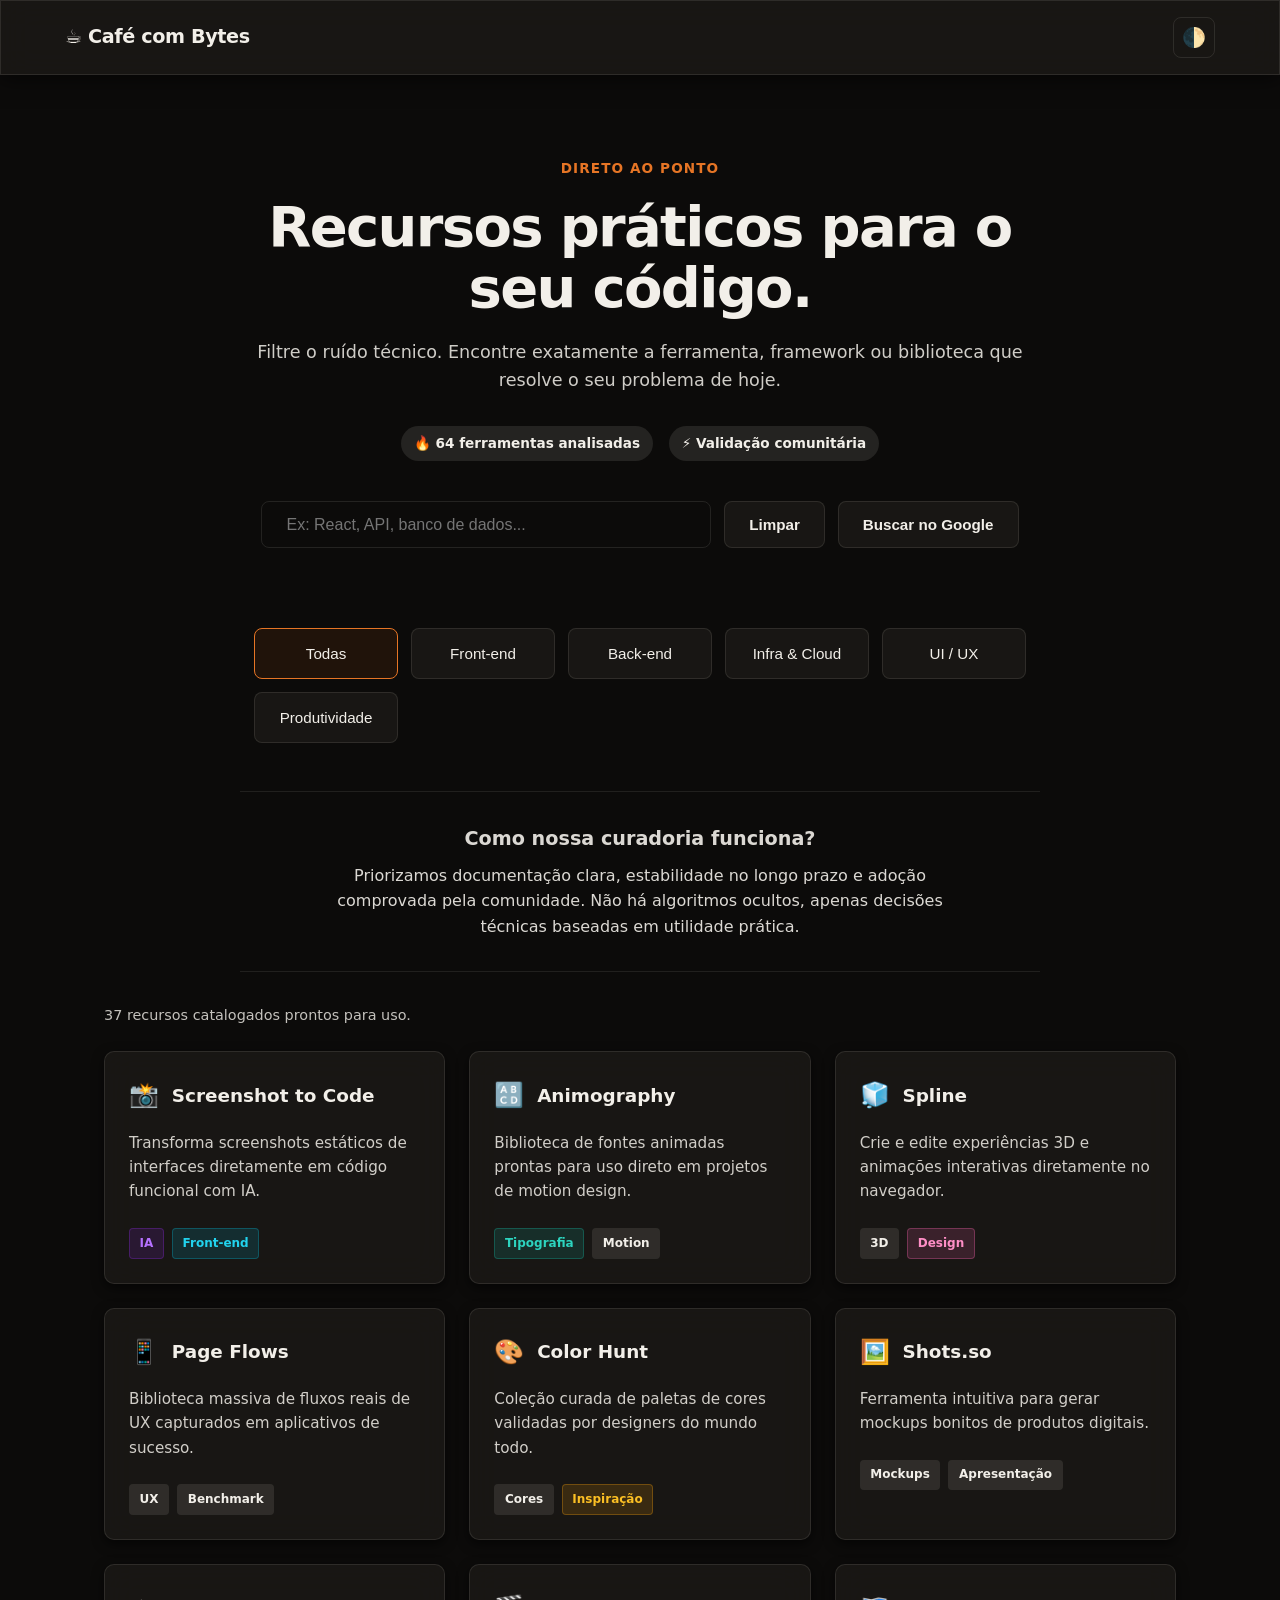
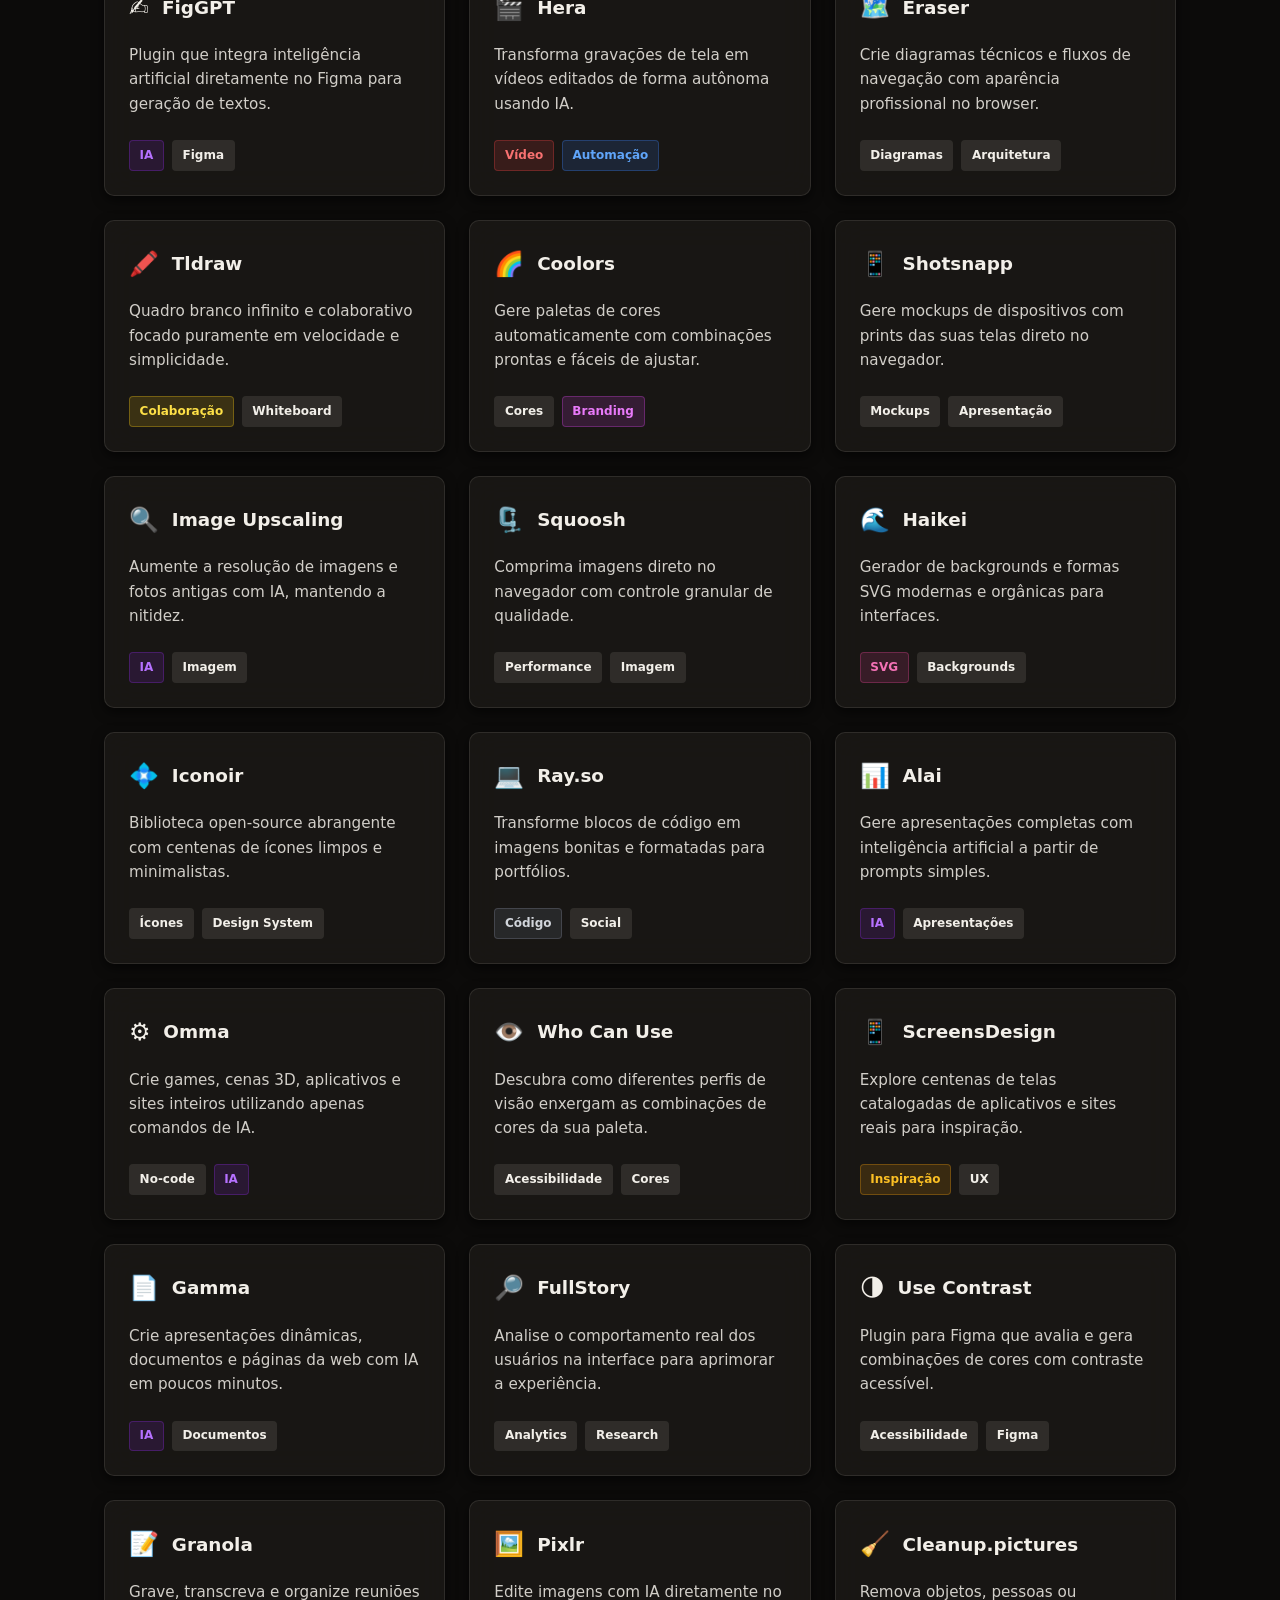
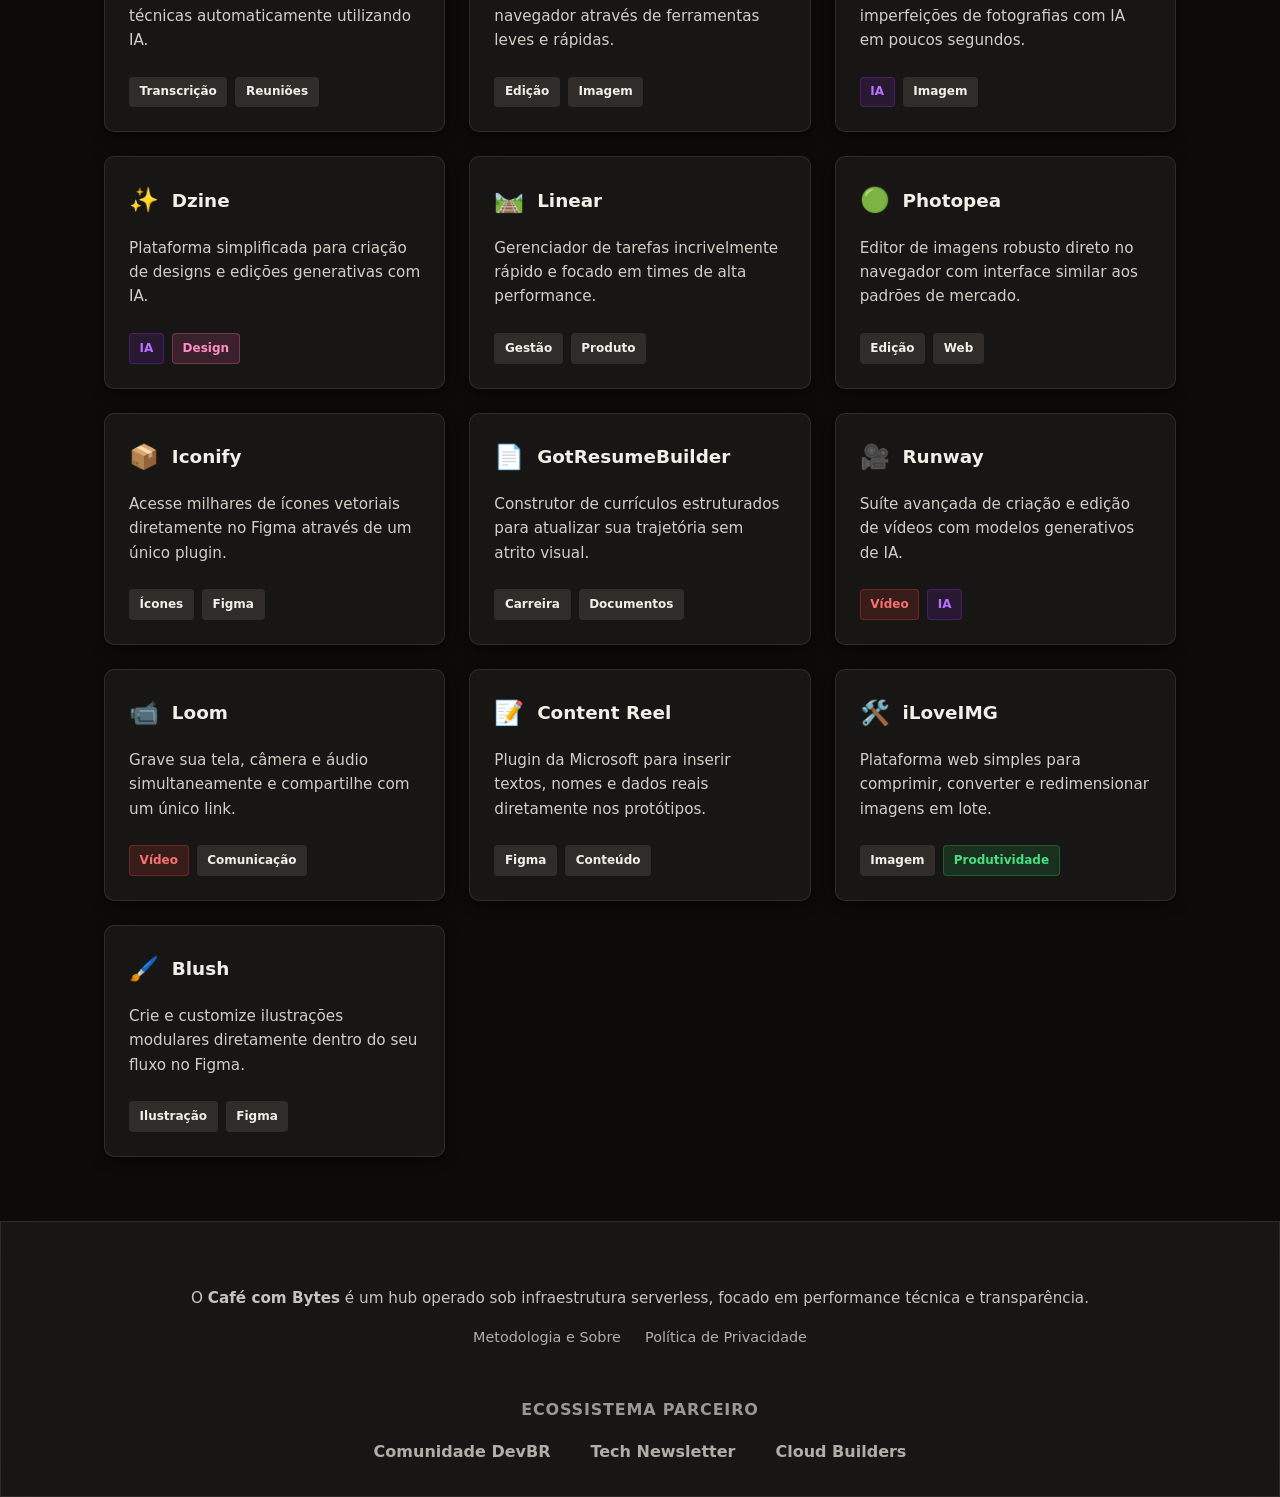
==== commit ee8e888f: "Update index.html" ====
--- a/index.html
+++ b/index.html
@@ -8,6 +8,7 @@
   <meta name="keywords" content="desenvolvimento, programação, ferramentas, bibliotecas, curadoria tech">
   <meta name="robots" content="index, follow">
   <link rel="canonical" href="https://cafecombytes.com/">
+  <meta name="google-adsense-account" content="ca-pub-6821135120244573">
   
   <!-- Open Graph -->
   <meta property="og:title" content="Café com Bytes | Curadoria Tech">
@@ -105,4 +106,4 @@
 
   <script src="script.js"></script>
 </body>
-</html>+</html>
